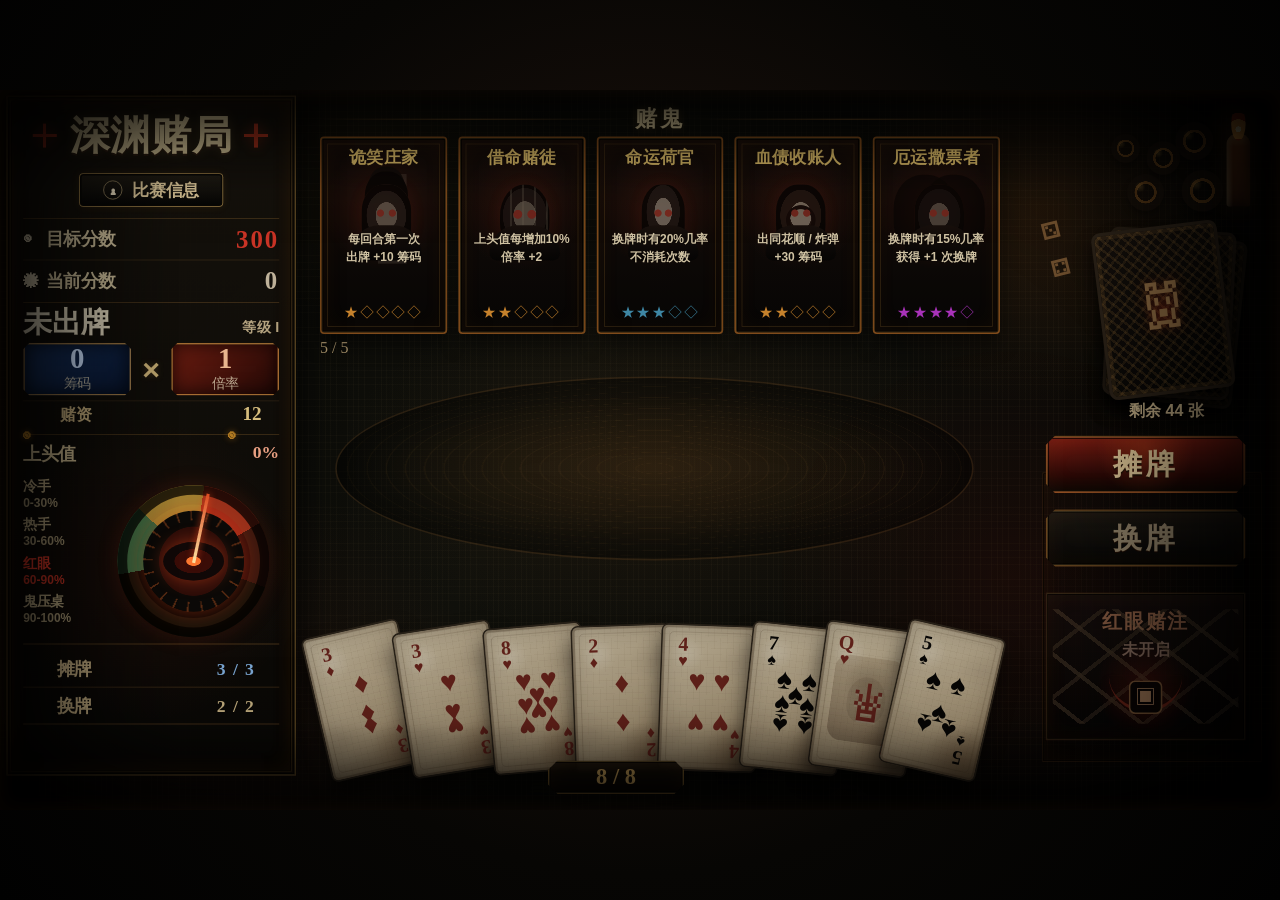
==== web/index.html @ f68edcef "Tune card scoring and discard animations" ====
<!doctype html>
<html lang="zh-CN">
<head>
  <meta charset="utf-8" />
  <meta name="viewport" content="width=device-width, initial-scale=1" />
  <link rel="icon" href="data:," />
  <title>深渊赌局</title>
  <link rel="stylesheet" href="./style.css" />
</head>
<body>
  <div class="viewport" aria-label="1600x900 fixed game viewport">
    <main class="game-board">
      <aside class="left-panel frame">
        <header class="brand-block">
          <i class="cross-mark" aria-hidden="true"></i>
          <h1>深渊赌局</h1>
          <i class="cross-mark" aria-hidden="true"></i>
        </header>

        <button class="info-button" type="button">
          <span class="button-seal" aria-hidden="true">♟</span>
          比赛信息
        </button>

        <section class="score-stack">
          <div class="score-row">
            <span class="row-icon" aria-hidden="true">◉</span>
            <span>目标分数</span>
            <strong class="red-number">300</strong>
          </div>
          <div class="score-row">
            <span class="row-icon" aria-hidden="true">✹</span>
            <span>当前分数</span>
            <strong>0</strong>
          </div>
        </section>

        <section class="hand-summary">
          <div class="hand-title">
            <strong>两对</strong>
            <span>等级 I</span>
          </div>
          <div class="formula-row">
            <div class="score-chip blue">
              <strong>80</strong>
              <span>筹码</span>
            </div>
            <b class="multiply">×</b>
            <div class="score-chip red">
              <strong>15</strong>
              <span>倍率</span>
            </div>
          </div>
          <div class="stake-row">
            <span>赌资</span>
            <strong>12</strong>
          </div>
        </section>

        <section class="tilt-meter">
          <div class="section-title">上头值 <strong>0%</strong></div>
          <div class="eye-meter" aria-label="上头值 0%">
            <div class="eye-ring"></div>
            <div class="eye-core"></div>
            <div class="meter-hand"></div>
          </div>
          <ul class="tilt-labels">
            <li><span>冷手</span><em>0-30%</em></li>
            <li><span>热手</span><em>30-60%</em></li>
            <li class="hot"><span>红眼</span><em>60-90%</em></li>
            <li><span>鬼压桌</span><em>90-100%</em></li>
          </ul>
        </section>

        <section class="count-stack">
          <div><span>摊牌</span><strong class="blue-text">2 / 3</strong></div>
          <div><span>换牌</span><strong>1 / 2</strong></div>
        </section>
      </aside>

      <section class="joker-zone">
        <div class="zone-title"><span></span><strong>赌鬼</strong><span></span></div>
        <div class="joker-row">
          <article class="joker-card rare-orange">
            <div class="portrait dealer"></div>
            <h2>诡笑庄家</h2>
            <p>每回合第一次<br>出牌 +10 筹码</p>
            <div class="stars">★◇◇◇◇</div>
          </article>
          <article class="joker-card rare-orange">
            <div class="portrait debtor"></div>
            <h2>借命赌徒</h2>
            <p>上头值每增加10%<br>倍率 +2</p>
            <div class="stars">★★◇◇◇</div>
          </article>
          <article class="joker-card rare-blue">
            <div class="portrait lady"></div>
            <h2>命运荷官</h2>
            <p>换牌时有20%几率<br>不消耗次数</p>
            <div class="stars">★★★◇◇</div>
          </article>
          <article class="joker-card rare-orange">
            <div class="portrait collector"></div>
            <h2>血债收账人</h2>
            <p>出同花顺 / 炸弹<br>+30 筹码</p>
            <div class="stars">★★◇◇◇</div>
          </article>
          <article class="joker-card rare-purple">
            <div class="portrait reaper"></div>
            <h2>厄运撒票者</h2>
            <p>换牌时有15%几率<br>获得 +1 次换牌</p>
            <div class="stars">★★★★◇</div>
          </article>
        </div>
        <div class="joker-count">5 / 5</div>
      </section>

      <section class="table-zone">
        <div class="table-aura"></div>
        <div class="played-cards"></div>
      </section>

      <section class="hand-zone" aria-label="底部手牌区">
        <div class="hand-fan">
          <article class="playing-card hand-card black c1">
            <div class="corner top">A<span>♠</span></div>
            <div class="ace-mark">♠</div>
            <div class="corner bottom">A<span>♠</span></div>
          </article>
          <article class="playing-card hand-card red c2">
            <div class="corner top">Q<span>♥</span></div>
            <div class="royal-figure queen">♕</div>
            <div class="corner bottom">Q<span>♥</span></div>
          </article>
          <article class="playing-card hand-card black c3">
            <div class="corner top">J<span>♣</span></div>
            <div class="royal-figure jack">♜</div>
            <div class="corner bottom">J<span>♣</span></div>
          </article>
          <article class="playing-card hand-card red c4">
            <div class="corner top">10<span>♦</span></div>
            <div class="pip-grid ten"><span>♦</span><span>♦</span><span>♦</span><span>♦</span><span>♦</span><span>♦</span><span>♦</span><span>♦</span><span>♦</span><span>♦</span></div>
            <div class="corner bottom">10<span>♦</span></div>
          </article>
          <article class="playing-card hand-card red c5">
            <div class="corner top">9<span>♦</span></div>
            <div class="pip-grid nine"><span>♦</span><span>♦</span><span>♦</span><span>♦</span><span>♦</span><span>♦</span><span>♦</span><span>♦</span><span>♦</span></div>
            <div class="corner bottom">9<span>♦</span></div>
          </article>
          <article class="playing-card hand-card black c6">
            <div class="corner top">8<span>♠</span></div>
            <div class="pip-grid eight"><span>♠</span><span>♠</span><span>♠</span><span>♠</span><span>♠</span><span>♠</span><span>♠</span><span>♠</span></div>
            <div class="corner bottom">8<span>♠</span></div>
          </article>
          <article class="playing-card hand-card selected red c7">
            <div class="corner top">2<span>♥</span></div>
            <div class="pip-grid two"><span>♥</span><span>♥</span></div>
            <div class="corner bottom">2<span>♥</span></div>
          </article>
          <article class="playing-card hand-card black c8">
            <div class="corner top">7<span>♠</span></div>
            <div class="pip-grid seven"><span>♠</span><span>♠</span><span>♠</span><span>♠</span><span>♠</span><span>♠</span><span>♠</span></div>
            <div class="corner bottom">7<span>♠</span></div>
          </article>
        </div>
        <div class="hand-count">8 / 8</div>
      </section>

      <aside class="right-panel">
        <section class="deck-area">
          <div class="coin-pile" aria-hidden="true"><i></i><i></i><i></i></div>
          <div class="dice" aria-hidden="true"><b>⚂</b><b>⚃</b></div>
          <div class="deck-stack" aria-label="牌堆剩余 32 张">
            <div class="deck-card back-one"></div>
            <div class="deck-card back-two"></div>
            <div class="deck-card back-three">
              <span class="skull">☠</span>
            </div>
          </div>
          <div class="deck-count">剩余 32 张</div>
        </section>

        <section class="action-panel">
          <button class="showdown-button" type="button">摊牌</button>
          <button class="discard-button" type="button">换牌</button>
        </section>

        <section class="red-eye-entry">
          <div class="lock-chain" aria-hidden="true"></div>
          <div class="closed-eye" aria-hidden="true"></div>
          <h2>红眼赌注</h2>
          <strong>未开启</strong>
          <span class="lock-symbol">▣</span>
          <button class="red-eye-status-icon" type="button" aria-label="查看红眼赌注">◉</button>
          <div class="red-eye-tooltip" role="tooltip">尚未选择红眼赌注。</div>
        </section>
      </aside>

      <section class="red-eye-modal" aria-hidden="true">
        <div class="red-eye-modal-card">
          <h2>红眼赌注</h2>
          <p>上头值已进入红眼区，只能选择其中一项。</p>
          <div class="red-eye-options">
            <button type="button" data-bet="replay">
              再押一手
              <span>最后一张牌重复触发一次<br>上头值 +10</span>
            </button>
            <button type="button" data-bet="allIn">
              梭哈
              <span>本手倍率 +2<br>上头值 +15</span>
            </button>
            <button type="button" data-bet="borrow">
              借鬼钱
              <span>本手筹码 +20<br>上头值 +15</span>
            </button>
          </div>
        </div>
      </section>
    </main>
  </div>

  <script src="./logic-pure.js"></script>
  <script src="./app.js?v=round-flow-4"></script>
</body>
</html>
---- web/style.css ----
:root {
  color-scheme: dark;
  --scale: 1;
  --gold: #9d7b3d;
  --gold-bright: #d8b567;
  --gold-dim: #4a3921;
  --paper: #d6c6a5;
  --paper-dark: #a58f68;
  --ink: #17120d;
  --red: #9d2217;
  --red-bright: #e24a2b;
  --blue: #2b67ab;
  --black: #090806;
}

* {
  box-sizing: border-box;
}

html,
body {
  width: 100%;
  height: 100%;
  margin: 0;
  overflow: hidden;
  background:
    radial-gradient(circle at 50% 45%, #1a100b 0 18%, #070604 58%, #010101 100%);
  color: #d9c79d;
  font-family: "Microsoft YaHei", "SimSun", "Segoe UI", Arial, sans-serif;
}

button {
  font: inherit;
  color: inherit;
}

.viewport {
  position: fixed;
  left: 50%;
  top: 50%;
  width: calc(1600px * var(--scale));
  height: calc(900px * var(--scale));
  transform: translate(-50%, -50%);
  overflow: hidden;
}

.game-board {
  position: absolute;
  left: 0;
  top: 0;
  width: 1600px;
  height: 900px;
  overflow: hidden;
  transform: scale(var(--scale));
  transform-origin: 0 0;
  background:
    radial-gradient(ellipse at 51% 52%, rgba(95, 61, 27, 0.18), transparent 34%),
    radial-gradient(circle at 81% 17%, rgba(154, 79, 24, 0.16), transparent 16%),
    radial-gradient(circle at 18% 92%, rgba(119, 33, 22, 0.12), transparent 22%),
    repeating-linear-gradient(90deg, rgba(255, 210, 133, 0.025) 0 1px, transparent 1px 7px),
    repeating-linear-gradient(0deg, rgba(255, 210, 133, 0.018) 0 1px, transparent 1px 9px),
    linear-gradient(115deg, #050503 0%, #10100b 43%, #060504 100%);
}

.game-board::before,
.game-board::after {
  content: "";
  position: absolute;
  inset: 0;
  pointer-events: none;
}

.game-board::before {
  opacity: 0.56;
  background:
    radial-gradient(circle at 29% 8%, rgba(255, 188, 87, 0.08), transparent 16%),
    radial-gradient(circle at 79% 68%, rgba(139, 30, 17, 0.2), transparent 21%),
    radial-gradient(ellipse at 50% 50%, transparent 0 54%, rgba(0, 0, 0, 0.58) 86%, #000 100%);
}

.game-board::after {
  z-index: 10;
  background:
    linear-gradient(90deg, rgba(0, 0, 0, 0.62), transparent 14%, transparent 83%, rgba(0, 0, 0, 0.72)),
    linear-gradient(0deg, rgba(0, 0, 0, 0.62), transparent 12%, transparent 86%, rgba(0, 0, 0, 0.62));
  box-shadow: inset 0 0 160px #000, inset 0 0 24px rgba(220, 127, 48, 0.12);
}

.frame,
.joker-card,
.playing-card,
.showdown-button,
.discard-button,
.red-eye-entry,
.info-button,
.score-chip,
.hand-count,
.deck-count {
  position: relative;
}

.frame::before,
.joker-card::before,
.left-panel::after,
.right-panel::before,
.showdown-button::before,
.discard-button::before,
.red-eye-entry::before,
.hand-count::before {
  content: "";
  position: absolute;
  inset: 0;
  pointer-events: none;
  border: 1px solid rgba(219, 173, 89, 0.26);
  box-shadow:
    inset 0 0 0 1px rgba(0, 0, 0, 0.88),
    inset 0 0 28px rgba(182, 91, 23, 0.08);
}

.left-panel {
  position: absolute;
  left: 8px;
  top: 7px;
  width: 362px;
  height: 850px;
  padding: 14px 20px 12px;
  background:
    radial-gradient(circle at 50% 70%, rgba(131, 37, 18, 0.12), transparent 30%),
    linear-gradient(180deg, rgba(22, 18, 12, 0.94), rgba(8, 7, 5, 0.96));
  border: 1px solid rgba(151, 113, 55, 0.56);
  box-shadow: inset 0 0 0 2px #050403, 12px 0 34px rgba(0, 0, 0, 0.62);
  z-index: 4;
}

.left-panel::after {
  inset: 4px;
  border-color: rgba(202, 149, 65, 0.18);
}

.brand-block {
  display: grid;
  grid-template-columns: 32px auto 32px;
  justify-content: center;
  align-items: center;
  gap: 14px;
  height: 70px;
}

.brand-block h1 {
  margin: 0;
  color: #c9b98f;
  font-family: "SimSun", "Microsoft YaHei", serif;
  font-size: 50px;
  font-weight: 900;
  line-height: 1;
  letter-spacing: 0.02em;
  text-align: center;
  white-space: nowrap;
  text-shadow:
    0 2px 0 #2a1c11,
    0 0 14px rgba(230, 178, 93, 0.18);
}

.cross-mark {
  display: block;
  width: 30px;
  height: 30px;
  background:
    linear-gradient(90deg, transparent 0 43%, #9a2d19 43% 57%, transparent 57%),
    linear-gradient(0deg, transparent 0 43%, #9a2d19 43% 57%, transparent 57%);
  filter: drop-shadow(0 0 7px rgba(200, 52, 26, 0.42));
}

.info-button {
  display: flex;
  align-items: center;
  justify-content: center;
  gap: 12px;
  width: 180px;
  height: 42px;
  margin: 12px auto 14px;
  border: 1px solid rgba(214, 173, 96, 0.68);
  border-radius: 5px;
  background:
    linear-gradient(180deg, rgba(32, 28, 20, 0.95), rgba(5, 5, 4, 0.98));
  color: #c8b58b;
  font-size: 21px;
  font-weight: 800;
  cursor: default;
  box-shadow: inset 0 0 0 2px #080705, 0 0 10px rgba(211, 145, 52, 0.1);
}

.button-seal {
  display: grid;
  place-items: center;
  width: 24px;
  height: 24px;
  border: 1px solid #8c7b58;
  border-radius: 50%;
  color: #d8ccb1;
  font-size: 15px;
}

.score-stack {
  border-top: 1px solid rgba(132, 94, 45, 0.46);
  border-bottom: 1px solid rgba(132, 94, 45, 0.46);
}

.score-row {
  display: grid;
  grid-template-columns: 28px 1fr 132px;
  align-items: center;
  min-height: 52px;
  border-bottom: 1px solid rgba(120, 90, 45, 0.25);
  color: #c6b895;
  font-size: 22px;
  font-weight: 800;
}

.score-row:last-child {
  border-bottom: 0;
}

.row-icon {
  color: #d0c4a8;
  font-size: 20px;
}

.score-row strong {
  color: #bfb29a;
  font-family: Georgia, serif;
  font-size: 31px;
  letter-spacing: 0.08em;
  text-align: right;
}

.score-row .red-number {
  color: #c93426;
}

.hand-summary {
  padding: 6px 0 8px;
  border-bottom: 1px solid rgba(132, 94, 45, 0.46);
}

.hand-title {
  display: grid;
  grid-template-columns: 1fr auto;
  align-items: end;
  margin-bottom: 8px;
}

.hand-title strong {
  color: #d8cfb7;
  font-family: "SimSun", serif;
  font-size: 36px;
  line-height: 1;
}

.hand-title span {
  color: #b3a27f;
  font-size: 18px;
  font-weight: 800;
}

.formula-row {
  display: grid;
  grid-template-columns: 1fr 34px 1fr;
  align-items: center;
  gap: 8px;
}

.score-chip {
  height: 66px;
  display: grid;
  place-items: center;
  align-content: center;
  border: 2px solid rgba(193, 141, 65, 0.72);
  clip-path: polygon(8px 0, calc(100% - 8px) 0, 100% 8px, 100% calc(100% - 8px), calc(100% - 8px) 100%, 8px 100%, 0 calc(100% - 8px), 0 8px);
  box-shadow: inset 0 0 22px rgba(0, 0, 0, 0.7);
}

.score-chip.flash {
  animation: chip-flash 520ms ease-out 2;
}

.hand-title.flash {
  animation: hand-confirm 420ms ease-out 1;
}

.score-chip.blue {
  background:
    linear-gradient(135deg, rgba(25, 55, 105, 0.96), rgba(8, 20, 44, 0.98));
  color: #cfe3ff;
}

.score-chip.red {
  background:
    linear-gradient(135deg, rgba(109, 28, 16, 0.96), rgba(35, 8, 5, 0.98));
  color: #e8b58d;
}

.score-chip strong {
  font-family: Georgia, serif;
  font-size: 36px;
  line-height: 0.9;
}

.score-chip span {
  margin-top: 4px;
  color: rgba(226, 214, 184, 0.78);
  font-size: 17px;
}

.multiply {
  color: #bda56e;
  font-size: 38px;
  text-align: center;
  text-shadow: 0 0 8px rgba(210, 155, 77, 0.22);
}

.stake-row {
  display: grid;
  grid-template-columns: 1fr auto;
  align-items: center;
  height: 34px;
  margin-top: 6px;
  padding: 0 22px 0 46px;
  border-top: 1px solid rgba(130, 94, 44, 0.27);
  color: #bfa879;
  font-size: 20px;
  font-weight: 800;
}

.stake-row::before,
.stake-row::after {
  content: "◉";
  position: absolute;
  top: 50%;
  transform: translateY(-50%);
  color: #b17a22;
  filter: drop-shadow(0 0 4px rgba(217, 134, 25, 0.45));
}

.stake-row::before {
  left: 18px;
}

.stake-row::after {
  right: 75px;
}

.stake-row span {
  margin-left: 0;
}

.stake-row strong {
  color: #d5bc7d;
  font-family: Georgia, serif;
  font-size: 24px;
}

.tilt-meter {
  position: relative;
  height: 262px;
  padding-top: 9px;
  border-bottom: 1px solid rgba(132, 94, 45, 0.46);
}

.section-title {
  display: flex;
  justify-content: space-between;
  color: #d0bd92;
  font-size: 22px;
  font-weight: 900;
}

.section-title strong {
  color: #e9a083;
  font-family: Georgia, serif;
}

.eye-meter {
  position: absolute;
  right: 12px;
  bottom: 8px;
  width: 190px;
  height: 190px;
  border-radius: 50%;
  background:
    conic-gradient(from -100deg, #296a44 0deg 54deg, #a68a33 54deg 108deg, #9c2818 108deg 160deg, #2c0a08 160deg 210deg, #050403 210deg 360deg);
  box-shadow:
    inset 0 0 0 12px rgba(0, 0, 0, 0.75),
    inset 0 0 0 24px rgba(126, 86, 39, 0.18),
    0 0 26px rgba(183, 50, 22, 0.18);
  transition: filter 420ms ease, box-shadow 420ms ease;
}

.eye-meter::before {
  content: "";
  position: absolute;
  inset: 32px;
  border-radius: 50%;
  background:
    radial-gradient(circle, #ec7a31 0 8%, #1c0805 9% 18%, #d44217 19% 25%, #2a0c08 26% 48%, #0b0907 49% 100%);
  box-shadow: 0 0 26px rgba(217, 65, 22, 0.5);
}

.eye-ring {
  position: absolute;
  inset: 22px;
  border-radius: 50%;
  border: 1px solid rgba(232, 119, 45, 0.44);
  background:
    repeating-conic-gradient(from 8deg, transparent 0deg 8deg, rgba(255, 116, 45, 0.32) 8deg 10deg, transparent 10deg 17deg);
  mask: radial-gradient(circle, transparent 0 49%, #000 50% 61%, transparent 62%);
}

.eye-core {
  position: absolute;
  left: 50%;
  top: 50%;
  width: 76px;
  height: 48px;
  transform: translate(-50%, -50%);
  border-radius: 50%;
  background: radial-gradient(ellipse at center, #fd7b32 0 16%, #3a0c07 18% 44%, #100807 45% 100%);
  box-shadow: 0 0 22px rgba(255, 83, 31, 0.45);
}

.meter-hand {
  position: absolute;
  left: 50%;
  top: 50%;
  width: 88px;
  height: 4px;
  transform-origin: 0 50%;
  transform: rotate(42deg);
  background: linear-gradient(90deg, #ffe2a1, #dc4b20);
  box-shadow: 0 0 9px rgba(239, 71, 27, 0.8);
  transition: transform 900ms cubic-bezier(0.2, 0.8, 0.2, 1);
}

.tilt-meter.red-eye-awake .eye-meter {
  filter: brightness(1.15) saturate(1.18);
  box-shadow:
    inset 0 0 0 12px rgba(0, 0, 0, 0.75),
    inset 0 0 0 24px rgba(126, 86, 39, 0.18),
    0 0 38px rgba(195, 43, 22, 0.3);
}

.tilt-labels {
  list-style: none;
  margin: 14px 0 0;
  padding: 0;
  width: 112px;
}

.tilt-labels li {
  margin-bottom: 8px;
  color: #c7b48a;
  font-size: 17px;
  font-weight: 800;
}

.tilt-labels li.hot {
  color: #f13c29;
}

.tilt-labels em {
  display: block;
  color: inherit;
  font-style: normal;
  font-size: 15px;
  opacity: 0.88;
}

.count-stack {
  margin-top: 8px;
}

.count-stack div {
  display: grid;
  grid-template-columns: 1fr auto;
  align-items: center;
  min-height: 46px;
  padding: 0 30px 0 42px;
  border-bottom: 1px solid rgba(132, 94, 45, 0.4);
  color: #c4ae82;
  font-size: 22px;
  font-weight: 900;
}

.count-stack strong {
  color: #bba77b;
  font-family: Georgia, serif;
  letter-spacing: 0.08em;
}

.count-stack .blue-text {
  color: #78a3ce;
}

.joker-zone {
  position: absolute;
  left: 400px;
  top: 14px;
  width: 850px;
  height: 330px;
  z-index: 3;
}

.zone-title {
  display: grid;
  grid-template-columns: 1fr auto 1fr;
  align-items: center;
  gap: 15px;
  height: 44px;
  color: #d8c79a;
  text-align: center;
}

.zone-title span {
  height: 1px;
  background: linear-gradient(90deg, transparent, rgba(188, 130, 59, 0.7), transparent);
}

.zone-title strong {
  font-size: 27px;
  letter-spacing: 0.16em;
  text-shadow: 0 0 10px rgba(208, 151, 73, 0.24);
}

.joker-row {
  display: grid;
  grid-template-columns: repeat(5, 1fr);
  gap: 14px;
}

.joker-card {
  height: 247px;
  padding: 13px 12px 10px;
  border: 2px solid rgba(161, 95, 33, 0.76);
  border-radius: 5px;
  background:
    radial-gradient(circle at 50% 36%, rgba(143, 44, 25, 0.22), transparent 44%),
    linear-gradient(180deg, rgba(23, 14, 10, 0.96), rgba(6, 5, 4, 0.98));
  box-shadow:
    inset 0 0 0 2px rgba(0, 0, 0, 0.85),
    0 14px 24px rgba(0, 0, 0, 0.48);
  overflow: hidden;
}

.joker-card::after {
  content: "";
  position: absolute;
  inset: 7px;
  border: 1px solid rgba(215, 159, 73, 0.18);
  pointer-events: none;
}

.joker-card h2 {
  position: relative;
  z-index: 2;
  margin: 0 0 80px;
  color: #d8b865;
  font-size: 21px;
  line-height: 1;
  text-align: center;
  letter-spacing: 0.04em;
}

.portrait {
  position: absolute;
  left: 25px;
  top: 45px;
  width: 112px;
  height: 112px;
  opacity: 0.72;
  filter: saturate(0.7) brightness(0.66);
}

.portrait::before {
  content: "";
  position: absolute;
  left: 50%;
  top: 13px;
  width: 62px;
  height: 78px;
  transform: translateX(-50%);
  border-radius: 44% 44% 34% 34%;
  background:
    radial-gradient(circle at 38% 46%, #ff3b24 0 4px, transparent 5px),
    radial-gradient(circle at 62% 46%, #ff3b24 0 4px, transparent 5px),
    radial-gradient(ellipse at 50% 50%, #a18d73 0 30%, #33281f 31% 56%, #050504 57% 100%);
  box-shadow: 0 0 18px rgba(204, 38, 22, 0.22);
}

.portrait::after {
  content: "";
  position: absolute;
  left: 50%;
  bottom: 4px;
  width: 88px;
  height: 44px;
  transform: translateX(-50%);
  border-radius: 48px 48px 12px 12px;
  background: linear-gradient(180deg, #211912, #050504);
}

.portrait.dealer {
  background: linear-gradient(90deg, transparent 40%, rgba(236, 223, 181, 0.22) 41% 72%, transparent 73%);
}

.portrait.dealer::before {
  box-shadow: 0 -20px 0 -4px #050504, 0 -30px 0 -8px #19120b, 0 0 18px rgba(204, 38, 22, 0.22);
}

.portrait.debtor::before {
  border-radius: 50% 50% 38% 38%;
  background:
    radial-gradient(circle at 36% 48%, #ff3822 0 5px, transparent 6px),
    radial-gradient(circle at 64% 48%, #ff3822 0 5px, transparent 6px),
    repeating-linear-gradient(90deg, transparent 0 12px, rgba(203, 189, 149, 0.28) 12px 15px),
    radial-gradient(ellipse at 50% 50%, #8c8068 0 32%, #241d18 33% 62%, #050504 63% 100%);
}

.portrait.lady::before {
  width: 54px;
  background:
    radial-gradient(circle at 38% 46%, #ff3b24 0 4px, transparent 5px),
    radial-gradient(circle at 62% 46%, #ff3b24 0 4px, transparent 5px),
    radial-gradient(ellipse at 50% 44%, #b7a88e 0 28%, #2b211b 29% 54%, #050504 55% 100%);
}

.portrait.lady {
  filter: saturate(0.7) brightness(0.72);
}

.portrait.collector::before {
  background:
    radial-gradient(circle at 38% 46%, #ff3b24 0 4px, transparent 5px),
    radial-gradient(circle at 62% 46%, #ff3b24 0 4px, transparent 5px),
    radial-gradient(circle at 50% 57%, transparent 0 13px, #1a0d09 14px 18px, transparent 19px),
    radial-gradient(ellipse at 50% 50%, #d3c0a0 0 30%, #342016 31% 58%, #050504 59% 100%);
}

.portrait.reaper::before {
  background:
    radial-gradient(circle at 38% 46%, #ff3b24 0 4px, transparent 5px),
    radial-gradient(circle at 62% 46%, #ff3b24 0 4px, transparent 5px),
    radial-gradient(ellipse at 50% 50%, #877763 0 28%, #1a1512 29% 60%, #050504 61% 100%);
  box-shadow: -18px -4px 0 8px rgba(5, 5, 4, 0.7), 18px -4px 0 8px rgba(5, 5, 4, 0.7);
}

.joker-card p {
  position: relative;
  z-index: 2;
  margin: 0;
  color: #cfc2a3;
  font-size: 15px;
  font-weight: 800;
  line-height: 1.55;
  text-align: center;
}

.joker-card.triggering {
  animation: ghost-trigger 360ms cubic-bezier(0.2, 0.82, 0.22, 1) 1;
}

.stars {
  position: absolute;
  left: 0;
  right: 0;
  bottom: 13px;
  color: #c5812c;
  font-size: 17px;
  text-align: center;
  letter-spacing: 0.16em;
}

.rare-blue .stars {
  color: #3e86a4;
}

.rare-purple .stars {
  color: #a832b9;
}

.joker-count {
  margin-top: 6px;
  color: #b7a075;
  font-family: Georgia, serif;
  font-size: 20px;
}

.table-zone {
  position: absolute;
  left: 385px;
  top: 338px;
  width: 850px;
  height: 278px;
  z-index: 2;
}

.table-aura {
  position: absolute;
  left: 34px;
  right: 18px;
  top: 20px;
  height: 230px;
  border: 2px solid rgba(133, 89, 43, 0.22);
  border-radius: 50%;
  background:
    radial-gradient(ellipse at 50% 50%, rgba(121, 78, 33, 0.18), transparent 62%),
    repeating-radial-gradient(ellipse at 50% 50%, transparent 0 22px, rgba(179, 126, 57, 0.07) 23px 24px);
  box-shadow: inset 0 0 80px rgba(0, 0, 0, 0.7);
}

.played-cards {
  position: absolute;
  left: 72px;
  top: 28px;
  display: flex;
  gap: 17px;
  align-items: center;
}

.playing-card {
  width: 142px;
  height: 210px;
  border: 2px solid #2e2417;
  border-radius: 9px;
  background:
    radial-gradient(circle at 26% 20%, rgba(255, 255, 255, 0.16), transparent 13%),
    radial-gradient(circle at 80% 88%, rgba(79, 45, 17, 0.3), transparent 22%),
    repeating-linear-gradient(90deg, rgba(80, 52, 24, 0.045) 0 1px, transparent 1px 8px),
    repeating-linear-gradient(0deg, rgba(80, 52, 24, 0.04) 0 1px, transparent 1px 8px),
    linear-gradient(145deg, #d0c09d, #b49d75 64%, #8b6d45);
  color: var(--ink);
  box-shadow:
    inset 0 0 0 3px rgba(72, 51, 28, 0.34),
    inset 0 0 26px rgba(37, 22, 9, 0.28),
    0 16px 24px rgba(0, 0, 0, 0.56);
  overflow: hidden;
}

.playing-card::before {
  content: "";
  position: absolute;
  inset: 8px;
  border: 1px solid rgba(83, 59, 31, 0.2);
  border-radius: 6px;
  pointer-events: none;
}

.playing-card::after {
  content: "";
  position: absolute;
  inset: 0;
  pointer-events: none;
  opacity: 0.42;
  background:
    radial-gradient(circle at 18% 72%, rgba(43, 21, 7, 0.16), transparent 18%),
    radial-gradient(circle at 80% 24%, rgba(43, 21, 7, 0.14), transparent 15%);
  mix-blend-mode: multiply;
}

.playing-card.red {
  color: #7b2016;
}

.playing-card.black {
  color: #080705;
}

.played {
  transform: rotate(0deg);
  filter: brightness(1.02);
}

.hand-card {
  position: absolute;
  left: 50%;
  bottom: 20px;
  width: 124px;
  height: 184px;
  transform-origin: 50% 112%;
  filter: brightness(0.88) saturate(0.78);
  --hover-lift: 0px;
  --selected-lift: 0px;
  cursor: pointer;
  transition:
    transform 180ms ease,
    filter 180ms ease,
    box-shadow 180ms ease,
    opacity 220ms ease;
}

.hand-card:hover {
  --hover-lift: -8px;
}

.corner {
  position: absolute;
  z-index: 3;
  display: grid;
  justify-items: center;
  gap: 1px;
  min-width: 24px;
  font-family: Georgia, "Times New Roman", serif;
  font-size: 32px;
  font-weight: 900;
  line-height: 0.86;
}

.corner span {
  font-size: 25px;
}

.corner.top {
  left: 14px;
  top: 13px;
}

.corner.bottom {
  right: 14px;
  bottom: 13px;
  transform: rotate(180deg);
}

.hand-card .corner {
  font-size: 25px;
}

.hand-card .corner span {
  font-size: 20px;
}

.pip-grid,
.ace-mark,
.royal-figure {
  position: absolute;
  z-index: 2;
  color: currentColor;
}

.pip-grid {
  inset: 45px 28px 34px;
}

.pip-grid span {
  position: absolute;
  display: block;
  width: 25px;
  height: 25px;
  font-size: 36px;
  line-height: 1;
  text-align: center;
}

.pip-grid.two span:nth-child(1) { left: 50%; top: 8%; transform: translateX(-50%); }
.pip-grid.two span:nth-child(2) { left: 50%; bottom: 6%; transform: translateX(-50%) rotate(180deg); }

.pip-grid.three span:nth-child(1) { left: 50%; top: 5%; transform: translateX(-50%); }
.pip-grid.three span:nth-child(2) { left: 50%; top: 42%; transform: translateX(-50%); }
.pip-grid.three span:nth-child(3) { left: 50%; bottom: 5%; transform: translateX(-50%) rotate(180deg); }

.pip-grid.four span:nth-child(1),
.pip-grid.six span:nth-child(1) { left: 6%; top: 6%; }
.pip-grid.four span:nth-child(2),
.pip-grid.six span:nth-child(2) { right: 6%; top: 6%; }
.pip-grid.six span:nth-child(3) { left: 6%; top: 42%; }
.pip-grid.six span:nth-child(4) { right: 6%; top: 42%; }
.pip-grid.four span:nth-child(3),
.pip-grid.six span:nth-child(5) { left: 6%; bottom: 6%; transform: rotate(180deg); }
.pip-grid.four span:nth-child(4),
.pip-grid.six span:nth-child(6) { right: 6%; bottom: 6%; transform: rotate(180deg); }

.pip-grid.five span:nth-child(1),
.pip-grid.seven span:nth-child(1),
.pip-grid.eight span:nth-child(1),
.pip-grid.nine span:nth-child(1),
.pip-grid.ten span:nth-child(1) { left: 6%; top: 4%; }
.pip-grid.five span:nth-child(2),
.pip-grid.seven span:nth-child(2),
.pip-grid.eight span:nth-child(2),
.pip-grid.nine span:nth-child(2),
.pip-grid.ten span:nth-child(2) { right: 6%; top: 4%; }
.pip-grid.five span:nth-child(3),
.pip-grid.nine span:nth-child(5) { left: 50%; top: 42%; transform: translateX(-50%); }
.pip-grid.five span:nth-child(4),
.pip-grid.seven span:nth-child(6),
.pip-grid.eight span:nth-child(7),
.pip-grid.nine span:nth-child(8),
.pip-grid.ten span:nth-child(9) { left: 6%; bottom: 4%; transform: rotate(180deg); }
.pip-grid.five span:nth-child(5),
.pip-grid.seven span:nth-child(7),
.pip-grid.eight span:nth-child(8),
.pip-grid.nine span:nth-child(9),
.pip-grid.ten span:nth-child(10) { right: 6%; bottom: 4%; transform: rotate(180deg); }
.pip-grid.seven span:nth-child(3),
.pip-grid.eight span:nth-child(3) { left: 50%; top: 22%; transform: translateX(-50%); }
.pip-grid.seven span:nth-child(4),
.pip-grid.eight span:nth-child(4),
.pip-grid.nine span:nth-child(3),
.pip-grid.ten span:nth-child(3) { left: 6%; top: 34%; }
.pip-grid.seven span:nth-child(5),
.pip-grid.eight span:nth-child(5),
.pip-grid.nine span:nth-child(4),
.pip-grid.ten span:nth-child(4) { right: 6%; top: 34%; }
.pip-grid.eight span:nth-child(6) { left: 50%; bottom: 22%; transform: translateX(-50%) rotate(180deg); }
.pip-grid.nine span:nth-child(6),
.pip-grid.ten span:nth-child(7) { left: 6%; bottom: 31%; transform: rotate(180deg); }
.pip-grid.nine span:nth-child(7),
.pip-grid.ten span:nth-child(8) { right: 6%; bottom: 31%; transform: rotate(180deg); }
.pip-grid.ten span:nth-child(5) { left: 50%; top: 25%; transform: translateX(-50%); }
.pip-grid.ten span:nth-child(6) { left: 50%; bottom: 25%; transform: translateX(-50%) rotate(180deg); }

.royal-figure {
  left: 50%;
  top: 51%;
  width: 88px;
  height: 108px;
  transform: translate(-50%, -50%);
  display: grid;
  place-items: center;
  border-radius: 18px;
  background:
    radial-gradient(circle at 50% 32%, rgba(50, 33, 19, 0.2), transparent 36%),
    linear-gradient(180deg, rgba(104, 72, 35, 0.18), rgba(61, 35, 18, 0.32));
  font-size: 76px;
  text-shadow: 0 2px 0 rgba(255, 255, 255, 0.12);
}

.royal-figure::before {
  content: "";
  position: absolute;
  width: 48px;
  height: 58px;
  border-radius: 50% 50% 40% 40%;
  background:
    radial-gradient(circle at 36% 42%, currentColor 0 2px, transparent 3px),
    radial-gradient(circle at 64% 42%, currentColor 0 2px, transparent 3px),
    linear-gradient(180deg, rgba(98, 76, 47, 0.42), rgba(20, 12, 7, 0.24));
  opacity: 0.34;
}

.ace-mark {
  left: 50%;
  top: 51%;
  transform: translate(-50%, -50%);
  font-size: 76px;
  line-height: 1;
}

.hand-zone {
  position: absolute;
  left: 380px;
  bottom: 28px;
  width: 780px;
  height: 250px;
  z-index: 5;
}

.hand-fan {
  position: absolute;
  inset: 0;
}

.hand-card.c1 { transform: translateX(-350px) translateY(calc(var(--hover-lift) + var(--selected-lift))) rotate(-13deg); }
.hand-card.c2 { transform: translateX(-250px) translateY(calc(var(--hover-lift) + var(--selected-lift))) rotate(-9deg); }
.hand-card.c3 { transform: translateX(-150px) translateY(calc(var(--hover-lift) + var(--selected-lift))) rotate(-5deg); }
.hand-card.c4 { transform: translateX(-50px) translateY(calc(var(--hover-lift) + var(--selected-lift))) rotate(-2deg); }
.hand-card.c5 { transform: translateX(50px) translateY(calc(var(--hover-lift) + var(--selected-lift))) rotate(2deg); }
.hand-card.c6 { transform: translateX(150px) translateY(calc(var(--hover-lift) + var(--selected-lift))) rotate(6deg); }
.hand-card.c7 { transform: translateX(235px) translateY(calc(var(--hover-lift) + var(--selected-lift))) rotate(8deg); }
.hand-card.c8 { transform: translateX(320px) translateY(calc(var(--hover-lift) + var(--selected-lift))) rotate(13deg); }

.hand-card.selected {
  z-index: 8;
  --selected-lift: -20px;
  border-color: #ffb15c;
  filter: brightness(1.13) saturate(1);
  box-shadow:
    inset 0 0 0 3px rgba(255, 235, 184, 0.42),
    inset 0 0 22px rgba(124, 52, 12, 0.2),
    0 0 16px rgba(255, 120, 40, 0.95),
    0 0 34px rgba(255, 115, 34, 0.44),
    0 20px 30px rgba(0, 0, 0, 0.7);
}

.hand-card.played-out {
  opacity: 0;
  pointer-events: none;
}

.hand-card.draw-in {
  animation: draw-card-in 440ms cubic-bezier(0.2, 0.82, 0.2, 1) var(--draw-delay, 0ms) both;
}

.played-cards .playing-card {
  position: relative;
  transition:
    opacity 220ms ease,
    filter 220ms ease,
    transform 240ms ease;
}

.played-cards .playing-card.counting {
  transform: translateY(-10px) scale(1.04);
  filter: brightness(1.18) saturate(1.05);
}

.chip-popup {
  position: absolute;
  left: 50%;
  top: -34px;
  z-index: 8;
  transform: translateX(-50%);
  min-width: 54px;
  padding: 3px 8px;
  border: 1px solid rgba(89, 163, 255, 0.82);
  border-radius: 999px;
  background:
    radial-gradient(circle at 50% 20%, rgba(178, 219, 255, 0.34), transparent 50%),
    rgba(8, 18, 38, 0.94);
  color: #cfe3ff;
  font-family: Georgia, "Times New Roman", serif;
  font-size: 24px;
  font-weight: 900;
  line-height: 1;
  text-align: center;
  pointer-events: none;
  text-shadow: 0 0 8px rgba(71, 162, 255, 0.68);
  box-shadow: 0 0 16px rgba(71, 162, 255, 0.28);
  animation: chip-popup-rise 700ms ease-out both;
}

.played-cards.preparing .playing-card {
  opacity: 0;
}

.played-cards.scoring .playing-card {
  transform: translateY(-8px) scale(1.05);
  filter: brightness(1.18) saturate(1.05);
}

.played-cards.clearing .playing-card {
  opacity: 0;
  transform: translateY(-28px) scale(0.88);
  filter: brightness(0.74) saturate(0.72);
}

.flying-card {
  position: absolute;
  z-index: 12;
  margin: 0;
  pointer-events: none;
  transition:
    left 560ms cubic-bezier(0.2, 0.72, 0.2, 1),
    top 560ms cubic-bezier(0.2, 0.72, 0.2, 1),
    width 560ms cubic-bezier(0.2, 0.72, 0.2, 1),
    height 560ms cubic-bezier(0.2, 0.72, 0.2, 1),
    transform 560ms cubic-bezier(0.2, 0.72, 0.2, 1),
    filter 560ms ease;
}

.discarding-card {
  transition:
    left 380ms cubic-bezier(0.24, 0.78, 0.2, 1),
    top 380ms cubic-bezier(0.24, 0.78, 0.2, 1),
    width 380ms cubic-bezier(0.24, 0.78, 0.2, 1),
    height 380ms cubic-bezier(0.24, 0.78, 0.2, 1),
    transform 380ms cubic-bezier(0.24, 0.78, 0.2, 1),
    filter 260ms ease;
  animation: shuffle-wobble 380ms ease-out both;
}

.tilt-meter.tilt-pulse .eye-meter {
  animation: tilt-eye-rise 540ms ease-out 1;
}

.hand-count {
  position: absolute;
  left: 50%;
  bottom: -8px;
  width: 170px;
  height: 42px;
  transform: translateX(-50%);
  display: grid;
  place-items: center;
  border: 1px solid rgba(191, 141, 65, 0.62);
  color: #b99554;
  font-family: Georgia, serif;
  font-size: 28px;
  font-weight: 900;
  background:
    linear-gradient(180deg, rgba(23, 17, 10, 0.94), rgba(4, 4, 3, 0.98));
  clip-path: polygon(12px 0, calc(100% - 12px) 0, 100% 12px, 100% calc(100% - 12px), calc(100% - 12px) 100%, 12px 100%, 0 calc(100% - 12px), 0 12px);
}

.right-panel {
  position: absolute;
  right: 23px;
  top: 20px;
  width: 274px;
  height: 820px;
  z-index: 4;
}

.right-panel::before {
  inset: auto 0 0;
  height: 360px;
  border-color: rgba(142, 88, 40, 0.24);
  background: linear-gradient(180deg, transparent, rgba(0, 0, 0, 0.34));
}

.deck-area {
  position: relative;
  height: 400px;
}

.deck-area::before {
  content: "";
  position: absolute;
  right: 14px;
  top: 34px;
  width: 30px;
  height: 92px;
  border-radius: 15px 15px 5px 5px;
  background:
    linear-gradient(90deg, rgba(255, 235, 176, 0.42), transparent 28% 68%, rgba(88, 45, 18, 0.64)),
    linear-gradient(180deg, #d79c52, #7a3b16 18%, #2f170c 100%);
  box-shadow:
    inset 0 0 14px rgba(0, 0, 0, 0.55),
    0 0 26px rgba(231, 126, 39, 0.18);
  opacity: 0.78;
}

.deck-area::after {
  content: "";
  position: absolute;
  right: 20px;
  top: 1px;
  width: 18px;
  height: 42px;
  border-radius: 50% 50% 48% 48%;
  background:
    radial-gradient(circle at 50% 67%, #fff0b9 0 12%, #f2a13e 13% 42%, #9f2d13 43% 68%, transparent 70%);
  filter: drop-shadow(0 0 18px rgba(255, 149, 52, 0.48));
  opacity: 0.9;
}

.coin-pile {
  position: absolute;
  right: 44px;
  top: 10px;
  width: 140px;
  height: 130px;
  opacity: 0.55;
}

.coin-pile i,
.coin-pile::before,
.coin-pile::after {
  content: "";
  position: absolute;
  border-radius: 50%;
  background:
    radial-gradient(circle at 35% 35%, rgba(255, 198, 91, 0.32), transparent 16%),
    radial-gradient(circle, transparent 0 32%, rgba(147, 93, 34, 0.8) 33% 42%, #17100a 43% 100%);
  box-shadow: 0 6px 8px rgba(0, 0, 0, 0.5);
}

.coin-pile i:nth-child(1) { width: 48px; height: 48px; right: 16px; top: 10px; }
.coin-pile i:nth-child(2) { width: 42px; height: 42px; right: 58px; top: 34px; }
.coin-pile i:nth-child(3) { width: 52px; height: 52px; right: 4px; top: 70px; }
.coin-pile::before { width: 46px; height: 46px; right: 78px; top: 75px; }
.coin-pile::after { width: 36px; height: 36px; right: 108px; top: 25px; }

.dice {
  position: absolute;
  left: 0;
  top: 136px;
  display: grid;
  gap: 9px;
  color: #876139;
  font-size: 34px;
  transform: rotate(-14deg);
  opacity: 0.72;
}

.deck-stack {
  position: absolute;
  left: 72px;
  top: 150px;
  width: 178px;
  height: 206px;
}

.deck-card {
  position: absolute;
  width: 158px;
  height: 210px;
  border: 4px solid #2a2117;
  border-radius: 11px;
  background:
    radial-gradient(circle at 50% 50%, rgba(151, 40, 22, 0.28), transparent 20%),
    repeating-linear-gradient(45deg, rgba(219, 159, 75, 0.12) 0 3px, transparent 3px 9px),
    repeating-linear-gradient(-45deg, rgba(219, 159, 75, 0.1) 0 3px, transparent 3px 11px),
    linear-gradient(140deg, #15100c, #050504);
  box-shadow:
    inset 0 0 0 5px rgba(118, 86, 45, 0.24),
    0 16px 22px rgba(0, 0, 0, 0.7);
}

.back-one { transform: rotate(6deg) translate(18px, 10px); opacity: 0.58; }
.back-two { transform: rotate(3deg) translate(8px, 4px); opacity: 0.78; }
.back-three { transform: rotate(-7deg); }

.skull {
  position: absolute;
  left: 50%;
  top: 48%;
  transform: translate(-50%, -50%);
  color: #8f6c43;
  font-size: 78px;
  text-shadow: 0 0 14px rgba(212, 64, 27, 0.32);
}

.deck-count {
  position: absolute;
  left: 58px;
  top: 366px;
  width: 194px;
  height: 30px;
  display: grid;
  place-items: center;
  color: #b7a47f;
  font-size: 20px;
  font-weight: 800;
}

.action-panel {
  display: grid;
  gap: 20px;
  margin-top: 12px;
}

.showdown-button,
.discard-button {
  width: 250px;
  height: 72px;
  margin-left: 4px;
  border: 2px solid rgba(152, 98, 40, 0.7);
  clip-path: polygon(12px 0, calc(100% - 12px) 0, 100% 12px, 100% calc(100% - 12px), calc(100% - 12px) 100%, 12px 100%, 0 calc(100% - 12px), 0 12px);
  color: #d8c092;
  font-family: "SimSun", "Microsoft YaHei", serif;
  font-size: 36px;
  font-weight: 900;
  letter-spacing: 0.12em;
  cursor: pointer;
  text-shadow: 0 2px 0 #221207;
}

.showdown-button {
  cursor: pointer;
}

.showdown-button {
  background:
    radial-gradient(circle at 50% 20%, rgba(246, 96, 38, 0.25), transparent 45%),
    linear-gradient(180deg, #741b12, #2a0906 70%, #090504);
  box-shadow: 0 0 22px rgba(164, 42, 18, 0.24);
}

.discard-button {
  background:
    linear-gradient(180deg, rgba(28, 25, 20, 0.98), rgba(6, 6, 5, 0.98));
  color: #9a8b70;
  opacity: 0.9;
}

.showdown-button:disabled,
.discard-button:disabled {
  cursor: not-allowed;
  filter: grayscale(0.5) brightness(0.68);
  opacity: 0.58;
}

.red-eye-entry {
  width: 250px;
  height: 185px;
  margin: 32px 0 0 4px;
  padding-top: 18px;
  border: 1px solid rgba(94, 59, 33, 0.62);
  background:
    radial-gradient(circle at 50% 64%, rgba(159, 31, 18, 0.28), transparent 36%),
    linear-gradient(180deg, rgba(21, 14, 12, 0.95), rgba(5, 4, 4, 0.98));
  overflow: hidden;
  text-align: center;
  opacity: 0.82;
}

.red-eye-entry.has-choice {
  opacity: 0.92;
}

.red-eye-entry.red-eye-waking {
  animation: red-eye-wake 700ms ease-out 1;
}

.red-eye-entry h2 {
  margin: 0 0 6px;
  color: #94654a;
  font-size: 25px;
  letter-spacing: 0.08em;
}

.red-eye-entry strong {
  display: block;
  color: #876d5f;
  font-size: 20px;
}

.closed-eye {
  position: absolute;
  left: 50%;
  bottom: 34px;
  width: 92px;
  height: 46px;
  transform: translateX(-50%);
  border-bottom: 5px solid #682317;
  border-radius: 0 0 80px 80px;
  filter: drop-shadow(0 0 10px rgba(144, 30, 18, 0.34));
}

.lock-chain {
  position: absolute;
  inset: 20px 8px;
  opacity: 0.46;
  background:
    repeating-linear-gradient(38deg, transparent 0 20px, rgba(107, 87, 62, 0.8) 20px 25px, transparent 25px 46px),
    repeating-linear-gradient(-38deg, transparent 0 22px, rgba(107, 87, 62, 0.62) 22px 27px, transparent 27px 48px);
}

.lock-symbol {
  position: absolute;
  left: 50%;
  bottom: 32px;
  transform: translateX(-50%);
  width: 42px;
  height: 42px;
  display: grid;
  place-items: center;
  border: 2px solid #765435;
  border-radius: 8px;
  color: #9a7555;
  font-size: 26px;
  background: #090604;
}

.red-eye-status-icon {
  position: absolute;
  right: 18px;
  bottom: 18px;
  width: 30px;
  height: 30px;
  display: none;
  place-items: center;
  border: 1px solid rgba(202, 87, 45, 0.72);
  border-radius: 50%;
  background:
    radial-gradient(circle, rgba(232, 74, 43, 0.82) 0 28%, rgba(74, 9, 9, 0.92) 29% 100%);
  color: #f0b58b;
  font-size: 15px;
  cursor: pointer;
  box-shadow: 0 0 14px rgba(201, 52, 30, 0.34);
  z-index: 3;
}

.red-eye-entry.has-choice .red-eye-status-icon {
  display: grid;
}

.red-eye-tooltip {
  position: absolute;
  right: 12px;
  bottom: 54px;
  width: 190px;
  display: none;
  padding: 9px 11px;
  border: 1px solid rgba(143, 73, 43, 0.76);
  background: rgba(10, 6, 5, 0.96);
  color: #c8aa7d;
  font-size: 14px;
  line-height: 1.45;
  text-align: left;
  box-shadow: 0 12px 22px rgba(0, 0, 0, 0.58);
  z-index: 4;
}

.red-eye-tooltip.show {
  display: block;
}

.red-eye-modal {
  position: absolute;
  inset: 0;
  z-index: 20;
  display: none;
  place-items: center;
  background: rgba(0, 0, 0, 0.54);
}

.red-eye-modal.show {
  display: grid;
}

.red-eye-modal-card {
  width: 520px;
  padding: 28px 30px 30px;
  border: 1px solid rgba(168, 91, 45, 0.72);
  background:
    radial-gradient(circle at 50% 18%, rgba(128, 20, 17, 0.36), transparent 46%),
    linear-gradient(180deg, rgba(24, 14, 10, 0.98), rgba(5, 4, 4, 0.98));
  box-shadow:
    inset 0 0 0 2px #050403,
    0 0 44px rgba(135, 25, 17, 0.45),
    0 24px 60px rgba(0, 0, 0, 0.74);
  text-align: center;
}

.red-eye-modal-card h2 {
  margin: 0 0 10px;
  color: #c8895d;
  font-size: 38px;
  letter-spacing: 0.1em;
}

.red-eye-modal-card p {
  margin: 0 0 22px;
  color: #a88c70;
  font-size: 18px;
}

.red-eye-options {
  display: grid;
  grid-template-columns: repeat(3, 1fr);
  gap: 14px;
}

.red-eye-options button {
  min-height: 78px;
  border: 1px solid rgba(153, 86, 49, 0.78);
  background:
    linear-gradient(180deg, rgba(88, 18, 13, 0.94), rgba(15, 8, 6, 0.98));
  color: #d6b185;
  font-size: 18px;
  font-weight: 900;
  cursor: pointer;
  box-shadow: inset 0 0 18px rgba(0, 0, 0, 0.62);
}

.red-eye-options button span {
  display: block;
  margin-top: 9px;
  color: #9e7b5d;
  font-size: 14px;
  font-weight: 700;
  line-height: 1.35;
}

@keyframes chip-flash {
  0%, 100% {
    box-shadow: inset 0 0 22px rgba(0, 0, 0, 0.7);
  }
  45% {
    box-shadow:
      inset 0 0 24px rgba(255, 226, 170, 0.28),
      0 0 22px rgba(255, 116, 44, 0.38);
  }
}

@keyframes hand-confirm {
  0%, 100% {
    transform: translateY(0);
    filter: none;
  }
  45% {
    transform: translateY(-3px);
    filter: drop-shadow(0 0 12px rgba(238, 119, 67, 0.58));
  }
}

@keyframes ghost-trigger {
  0%, 100% {
    transform: translateY(0);
    filter: brightness(1);
  }
  40% {
    transform: translateY(-8px) scale(1.025);
    filter: brightness(1.28) saturate(1.14);
    box-shadow:
      inset 0 0 0 2px rgba(0, 0, 0, 0.66),
      0 0 24px rgba(192, 92, 36, 0.46),
      0 20px 24px rgba(0, 0, 0, 0.72);
  }
}

@keyframes draw-card-in {
  0% {
    opacity: 0;
    filter: brightness(0.62) saturate(0.55);
  }
  55% {
    opacity: 1;
    filter: brightness(1.08) saturate(0.95);
  }
  100% {
    opacity: 1;
  }
}

@keyframes chip-popup-rise {
  0% {
    opacity: 0;
    transform: translate(-50%, 10px) scale(0.82);
  }
  22% {
    opacity: 1;
    transform: translate(-50%, 0) scale(1.05);
  }
  100% {
    opacity: 0;
    transform: translate(-50%, -24px) scale(0.92);
  }
}

@keyframes shuffle-wobble {
  0% {
    filter: brightness(1.08);
  }
  42% {
    filter: brightness(1.16) saturate(0.9);
  }
  100% {
    filter: brightness(0.82) saturate(0.72);
  }
}

@keyframes tilt-eye-rise {
  0%, 100% {
    transform: scale(1);
    filter: none;
  }
  45% {
    transform: scale(1.035);
    filter: brightness(1.25) saturate(1.2);
    box-shadow:
      inset 0 0 0 12px rgba(0, 0, 0, 0.75),
      inset 0 0 0 24px rgba(126, 86, 39, 0.18),
      0 0 36px rgba(211, 64, 25, 0.48);
  }
}

@keyframes red-eye-wake {
  0%, 100% {
    filter: none;
  }
  42% {
    filter: brightness(1.28) saturate(1.2);
    box-shadow:
      inset 0 0 18px rgba(150, 25, 17, 0.18),
      0 0 24px rgba(179, 28, 20, 0.42);
  }
}
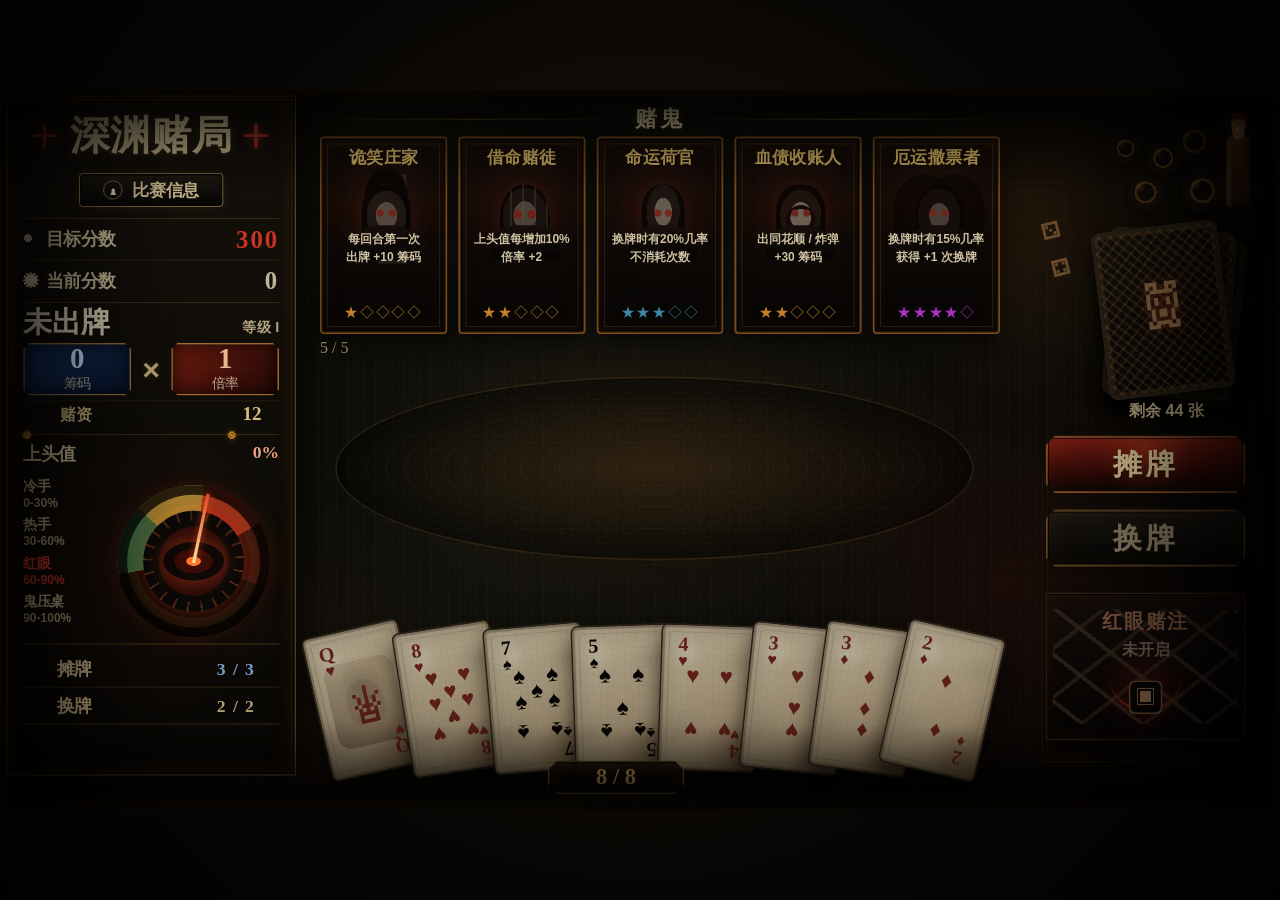
==== commit d1c6f647: "fix card animations and hand sorting docs" ====
--- a/web/index.html
+++ b/web/index.html
@@ -152,7 +152,7 @@
             <div class="pip-grid eight"><span>♠</span><span>♠</span><span>♠</span><span>♠</span><span>♠</span><span>♠</span><span>♠</span><span>♠</span></div>
             <div class="corner bottom">8<span>♠</span></div>
           </article>
-          <article class="playing-card hand-card selected red c7">
+          <article class="playing-card hand-card red c7">
             <div class="corner top">2<span>♥</span></div>
             <div class="pip-grid two"><span>♥</span><span>♥</span></div>
             <div class="corner bottom">2<span>♥</span></div>
@@ -199,20 +199,19 @@
       <section class="red-eye-modal" aria-hidden="true">
         <div class="red-eye-modal-card">
           <h2>红眼赌注</h2>
-          <p>上头值已进入红眼区，只能选择其中一项。</p>
-          <div class="red-eye-options">
-            <button type="button" data-bet="replay">
-              再押一手
-              <span>最后一张牌重复触发一次<br>上头值 +10</span>
-            </button>
-            <button type="button" data-bet="allIn">
-              梭哈
-              <span>本手倍率 +2<br>上头值 +15</span>
-            </button>
-            <button type="button" data-bet="borrow">
-              借鬼钱
-              <span>本手筹码 +20<br>上头值 +15</span>
-            </button>
+          <p>选择一项绑定下一次摊牌，也可以稍后再押。</p>
+          <div class="red-eye-options"></div>
+        </div>
+      </section>
+
+      <section class="failure-overlay" aria-hidden="true">
+        <div class="failure-card" role="dialog" aria-modal="true" aria-labelledby="failureTitle">
+          <p class="failure-kicker">当前赌局失败</p>
+          <h2 class="failure-title" id="failureTitle">爆牌</h2>
+          <p class="failure-subtitle">上头过度，满盘皆输。</p>
+          <dl class="failure-stats"></dl>
+          <div class="failure-actions">
+            <button class="failure-restart" type="button">再来一局</button>
           </div>
         </div>
       </section>
@@ -220,6 +219,6 @@
   </div>
 
   <script src="./logic-pure.js"></script>
-  <script src="./app.js?v=round-flow-4"></script>
+  <script src="./app.js?v=red-eye-bets-6-pick-3"></script>
 </body>
 </html>
--- a/web/style.css
+++ b/web/style.css
@@ -857,6 +857,16 @@
   font-size: 36px;
   line-height: 1;
   text-align: center;
+}
+
+.hand-card .pip-grid {
+  inset: 43px 24px 31px;
+}
+
+.hand-card .pip-grid span {
+  width: 22px;
+  height: 22px;
+  font-size: 28px;
 }
 
 .pip-grid.two span:nth-child(1) { left: 50%; top: 8%; transform: translateX(-50%); }
@@ -995,6 +1005,11 @@
   pointer-events: none;
 }
 
+.hand-card:not([data-uid]) {
+  opacity: 0;
+  pointer-events: none;
+}
+
 .hand-card.draw-in {
   animation: draw-card-in 440ms cubic-bezier(0.2, 0.82, 0.2, 1) var(--draw-delay, 0ms) both;
 }
@@ -1008,48 +1023,53 @@
 }
 
 .played-cards .playing-card.counting {
-  transform: translateY(-10px) scale(1.04);
+  animation: score-card-count 360ms cubic-bezier(0.2, 0.82, 0.22, 1) 1;
   filter: brightness(1.18) saturate(1.05);
 }
 
 .chip-popup {
   position: absolute;
-  left: 50%;
-  top: -34px;
-  z-index: 8;
-  transform: translateX(-50%);
-  min-width: 54px;
-  padding: 3px 8px;
-  border: 1px solid rgba(89, 163, 255, 0.82);
-  border-radius: 999px;
-  background:
-    radial-gradient(circle at 50% 20%, rgba(178, 219, 255, 0.34), transparent 50%),
-    rgba(8, 18, 38, 0.94);
-  color: #cfe3ff;
+  z-index: 18;
+  transform: translate(-50%, 8px) scale(0.82);
+  min-width: 78px;
+  padding: 5px 12px 6px;
+  color: #fff9ef;
   font-family: Georgia, "Times New Roman", serif;
-  font-size: 24px;
+  font-size: 38px;
   font-weight: 900;
-  line-height: 1;
+  line-height: 0.9;
   text-align: center;
   pointer-events: none;
-  text-shadow: 0 0 8px rgba(71, 162, 255, 0.68);
-  box-shadow: 0 0 16px rgba(71, 162, 255, 0.28);
-  animation: chip-popup-rise 700ms ease-out both;
+  isolation: isolate;
+  -webkit-text-stroke: 1px rgba(23, 44, 92, 0.72);
+  text-shadow: 0 2px 5px rgba(0, 0, 0, 0.82);
+  animation: chip-popup-rise 900ms ease-out both;
+}
+
+.chip-popup::before {
+  content: "";
+  position: absolute;
+  z-index: -1;
+  left: 50%;
+  top: 55%;
+  width: 72px;
+  height: 42px;
+  transform: translate(-50%, -50%) skewX(-10deg);
+  border-radius: 7px;
+  background:
+    linear-gradient(135deg, rgba(126, 202, 255, 0.95), rgba(38, 92, 199, 0.98) 58%, rgba(16, 39, 109, 0.98));
+  box-shadow:
+    inset 0 0 0 1px rgba(220, 244, 255, 0.55),
+    0 8px 16px rgba(11, 38, 106, 0.48);
 }
 
 .played-cards.preparing .playing-card {
-  opacity: 0;
-}
-
-.played-cards.scoring .playing-card {
-  transform: translateY(-8px) scale(1.05);
-  filter: brightness(1.18) saturate(1.05);
+  visibility: hidden;
 }
 
 .played-cards.clearing .playing-card {
   opacity: 0;
-  transform: translateY(-28px) scale(0.88);
-  filter: brightness(0.74) saturate(0.72);
+  visibility: hidden;
 }
 
 .flying-card {
@@ -1073,8 +1093,90 @@
     width 380ms cubic-bezier(0.24, 0.78, 0.2, 1),
     height 380ms cubic-bezier(0.24, 0.78, 0.2, 1),
     transform 380ms cubic-bezier(0.24, 0.78, 0.2, 1),
-    filter 260ms ease;
+    filter 260ms ease,
+    opacity 300ms ease;
   animation: shuffle-wobble 380ms ease-out both;
+}
+
+.drawing-card {
+  transition:
+    left 520ms cubic-bezier(0.18, 0.82, 0.22, 1),
+    top 520ms cubic-bezier(0.18, 0.82, 0.22, 1),
+    transform 520ms cubic-bezier(0.18, 0.82, 0.22, 1);
+}
+
+.hand-card.deal-settle {
+  transition: none !important;
+}
+
+.drawing-card .corner {
+  font-size: 25px;
+}
+
+.drawing-card .corner span {
+  font-size: 20px;
+}
+
+.drawing-card .pip-grid {
+  inset: 43px 24px 31px;
+}
+
+.drawing-card .pip-grid span {
+  width: 22px;
+  height: 22px;
+  font-size: 28px;
+}
+
+.card-back-flight {
+  overflow: visible;
+  transform-style: preserve-3d;
+}
+
+.card-back-flight .card-flight-face,
+.card-back-flight .card-flight-back {
+  position: absolute;
+  inset: 0;
+  overflow: hidden;
+  border-radius: inherit;
+  backface-visibility: hidden;
+  transition: transform 220ms cubic-bezier(0.2, 0.82, 0.22, 1);
+}
+
+.card-back-flight .card-flight-face {
+  background: inherit;
+  color: inherit;
+  transform: rotateY(180deg);
+}
+
+.card-back-flight .card-flight-back {
+  display: grid;
+  place-items: center;
+  border: 4px solid #2a2117;
+  background:
+    radial-gradient(circle at 50% 50%, rgba(151, 40, 22, 0.28), transparent 20%),
+    repeating-linear-gradient(45deg, rgba(219, 159, 75, 0.12) 0 3px, transparent 3px 9px),
+    repeating-linear-gradient(-45deg, rgba(219, 159, 75, 0.1) 0 3px, transparent 3px 11px),
+    linear-gradient(140deg, #15100c, #050504);
+  color: #a77a47;
+  transform: rotateY(0deg);
+  box-shadow: inset 0 0 0 5px rgba(118, 86, 45, 0.24);
+}
+
+.card-back-flight.is-face-up .card-flight-face {
+  transform: rotateY(0deg);
+}
+
+.card-back-flight.is-face-up .card-flight-back {
+  transform: rotateY(-180deg);
+}
+
+.played-clearing-card {
+  transition:
+    left 430ms cubic-bezier(0.24, 0.78, 0.2, 1),
+    top 430ms cubic-bezier(0.24, 0.78, 0.2, 1),
+    transform 430ms cubic-bezier(0.24, 0.78, 0.2, 1),
+    filter 320ms ease,
+    opacity 360ms ease;
 }
 
 .tilt-meter.tilt-pulse .eye-meter {
@@ -1307,8 +1409,36 @@
   opacity: 0.92;
 }
 
+.red-eye-entry.is-unlocked {
+  opacity: 0.9;
+  cursor: pointer;
+  border-color: rgba(151, 73, 43, 0.72);
+  box-shadow: inset 0 0 30px rgba(105, 27, 16, 0.24);
+}
+
+.red-eye-entry.is-unlocked strong {
+  color: #b68564;
+}
+
+.red-eye-entry.is-spent {
+  opacity: 0.7;
+  filter: grayscale(0.25);
+}
+
 .red-eye-entry.red-eye-waking {
   animation: red-eye-wake 700ms ease-out 1;
+}
+
+.red-eye-entry.round-failed {
+  border-color: rgba(229, 54, 31, 0.82);
+  box-shadow:
+    inset 0 0 32px rgba(110, 15, 10, 0.42),
+    0 0 28px rgba(207, 38, 24, 0.22);
+}
+
+.red-eye-entry.round-failed strong {
+  color: #d85b42;
+  text-shadow: 0 0 14px rgba(221, 58, 32, 0.48);
 }
 
 .red-eye-entry h2 {
@@ -1419,7 +1549,7 @@
 }
 
 .red-eye-modal-card {
-  width: 520px;
+  width: 560px;
   padding: 28px 30px 30px;
   border: 1px solid rgba(168, 91, 45, 0.72);
   background:
@@ -1452,7 +1582,7 @@
 }
 
 .red-eye-options button {
-  min-height: 78px;
+  min-height: 96px;
   border: 1px solid rgba(153, 86, 49, 0.78);
   background:
     linear-gradient(180deg, rgba(88, 18, 13, 0.94), rgba(15, 8, 6, 0.98));
@@ -1472,6 +1602,175 @@
   line-height: 1.35;
 }
 
+.stake-row.flash strong {
+  animation: stake-win-flash 620ms ease-out 1;
+}
+
+.failure-overlay {
+  position: absolute;
+  inset: 0;
+  z-index: 26;
+  display: none;
+  place-items: center;
+  background:
+    radial-gradient(circle at 50% 48%, rgba(121, 16, 12, 0.3), transparent 38%),
+    linear-gradient(180deg, rgba(0, 0, 0, 0.54), rgba(21, 4, 4, 0.74));
+}
+
+.failure-overlay.show {
+  display: grid;
+}
+
+.failure-card {
+  width: 560px;
+  min-height: 330px;
+  padding: 34px 38px 32px;
+  border: 1px solid rgba(159, 107, 54, 0.78);
+  background:
+    radial-gradient(circle at 50% 8%, rgba(136, 31, 22, 0.22), transparent 44%),
+    linear-gradient(180deg, rgba(24, 15, 10, 0.98), rgba(5, 4, 4, 0.98));
+  box-shadow:
+    inset 0 0 0 2px #050403,
+    inset 0 0 40px rgba(0, 0, 0, 0.62),
+    0 26px 72px rgba(0, 0, 0, 0.82);
+  text-align: center;
+  clip-path: polygon(16px 0, calc(100% - 16px) 0, 100% 16px, 100% calc(100% - 16px), calc(100% - 16px) 100%, 16px 100%, 0 calc(100% - 16px), 0 16px);
+}
+
+.failure-card.failure-bust-card {
+  border-color: rgba(227, 63, 38, 0.88);
+  box-shadow:
+    inset 0 0 0 2px #050403,
+    inset 0 0 48px rgba(133, 12, 10, 0.46),
+    0 0 52px rgba(213, 38, 24, 0.42),
+    0 26px 72px rgba(0, 0, 0, 0.82);
+}
+
+.failure-card.failure-house-takes {
+  border-color: rgba(171, 125, 62, 0.82);
+  box-shadow:
+    inset 0 0 0 2px #050403,
+    inset 0 0 34px rgba(98, 51, 20, 0.28),
+    0 0 34px rgba(112, 42, 22, 0.28),
+    0 26px 72px rgba(0, 0, 0, 0.82);
+}
+
+.failure-kicker {
+  margin: 0 0 8px;
+  color: #9f8060;
+  font-size: 15px;
+  letter-spacing: 0.18em;
+}
+
+.failure-title {
+  margin: 0;
+  color: #d9a66a;
+  font-size: 58px;
+  letter-spacing: 0.1em;
+}
+
+.failure-bust-card .failure-title {
+  color: #ef5a3d;
+  text-shadow: 0 0 28px rgba(230, 49, 29, 0.55);
+}
+
+.failure-subtitle {
+  margin: 12px 0 24px;
+  color: #c3a47d;
+  font-size: 22px;
+  font-weight: 800;
+}
+
+.failure-stats {
+  display: grid;
+  grid-template-columns: repeat(3, 1fr);
+  gap: 10px;
+  margin: 0 0 26px;
+}
+
+.failure-stats div {
+  min-height: 74px;
+  padding: 12px 8px;
+  border: 1px solid rgba(129, 87, 45, 0.58);
+  background: rgba(8, 6, 5, 0.72);
+  box-shadow: inset 0 0 18px rgba(0, 0, 0, 0.55);
+}
+
+.failure-stats dt {
+  margin: 0 0 8px;
+  color: #8f7354;
+  font-size: 14px;
+}
+
+.failure-stats dd {
+  margin: 0;
+  color: #e0c18a;
+  font-family: Georgia, serif;
+  font-size: 25px;
+  font-weight: 900;
+}
+
+.failure-actions {
+  display: flex;
+  justify-content: center;
+}
+
+.failure-restart {
+  width: 190px;
+  height: 56px;
+  border: 1px solid rgba(181, 113, 58, 0.82);
+  color: #e3bd83;
+  background:
+    radial-gradient(circle at 50% 15%, rgba(205, 83, 34, 0.24), transparent 48%),
+    linear-gradient(180deg, #5d180f, #170806 78%);
+  font-size: 24px;
+  font-weight: 900;
+  cursor: pointer;
+  box-shadow: inset 0 0 22px rgba(0, 0, 0, 0.62);
+}
+
+.failure-restart:hover {
+  filter: brightness(1.13);
+}
+
+.game-board.failure-bust-flash::before {
+  animation: bust-table-flash 360ms ease-out 1;
+}
+
+.tilt-meter.bust-surge .eye-meter {
+  animation: bust-eye-surge 520ms ease-out 1;
+}
+
+.played-cards.failure-bust-card {
+  animation: played-bust-shake 360ms ease-out 1;
+}
+
+.played-cards.failure-bust-card::after,
+.played-cards.failure-house-takes::after {
+  content: "";
+  position: absolute;
+  inset: -20px 28px;
+  pointer-events: none;
+  border-radius: 40%;
+}
+
+.played-cards.failure-bust-card::after {
+  background: radial-gradient(ellipse at 50% 50%, rgba(106, 11, 9, 0.5), transparent 66%);
+  box-shadow: 0 0 48px rgba(143, 20, 16, 0.32);
+}
+
+.played-cards.failure-house-takes {
+  filter: brightness(0.62) saturate(0.78);
+}
+
+.played-cards.failure-house-takes::after {
+  background: radial-gradient(ellipse at 50% 50%, rgba(6, 5, 4, 0.58), transparent 66%);
+}
+
+.joker-zone.house-eye-flash .joker-card {
+  animation: house-ghost-flash 480ms ease-out 1;
+}
+
 @keyframes chip-flash {
   0%, 100% {
     box-shadow: inset 0 0 22px rgba(0, 0, 0, 0.7);
@@ -1491,6 +1790,19 @@
   45% {
     transform: translateY(-3px);
     filter: drop-shadow(0 0 12px rgba(238, 119, 67, 0.58));
+  }
+}
+
+@keyframes stake-win-flash {
+  0%, 100% {
+    color: #d7bd7e;
+    text-shadow: none;
+  }
+  45% {
+    color: #ffd373;
+    text-shadow:
+      0 0 14px rgba(255, 188, 67, 0.56),
+      0 0 24px rgba(164, 43, 22, 0.32);
   }
 }
 
@@ -1525,16 +1837,35 @@
 
 @keyframes chip-popup-rise {
   0% {
-    opacity: 0;
-    transform: translate(-50%, 10px) scale(0.82);
-  }
-  22% {
     opacity: 1;
-    transform: translate(-50%, 0) scale(1.05);
+    transform: translate(-50%, 10px) scale(0.78);
+  }
+  18% {
+    opacity: 1;
+    transform: translate(-50%, -4px) scale(1.08);
+  }
+  62% {
+    opacity: 1;
+    transform: translate(-50%, -10px) scale(1);
   }
   100% {
     opacity: 0;
-    transform: translate(-50%, -24px) scale(0.92);
+    transform: translate(-50%, -34px) scale(0.94);
+  }
+}
+
+@keyframes score-card-count {
+  0%, 100% {
+    transform: translate(0, 0) scale(1);
+  }
+  22% {
+    transform: translate(-5px, -14px) rotate(-2deg) scale(1.045);
+  }
+  48% {
+    transform: translate(5px, -16px) rotate(2deg) scale(1.055);
+  }
+  74% {
+    transform: translate(-2px, -10px) rotate(-1deg) scale(1.025);
   }
 }
 
@@ -1576,3 +1907,65 @@
       0 0 24px rgba(179, 28, 20, 0.42);
   }
 }
+
+@keyframes bust-table-flash {
+  0%, 100% {
+    opacity: 0.78;
+    filter: none;
+  }
+  35% {
+    opacity: 1;
+    filter: brightness(1.55) saturate(1.35);
+    box-shadow: inset 0 0 120px rgba(164, 18, 12, 0.58);
+  }
+  62% {
+    opacity: 0.62;
+    filter: brightness(0.48) saturate(0.8);
+  }
+}
+
+@keyframes bust-eye-surge {
+  0%, 100% {
+    transform: scale(1);
+    filter: none;
+  }
+  36% {
+    transform: scale(1.08);
+    filter: brightness(1.7) saturate(1.45);
+    box-shadow:
+      inset 0 0 0 12px rgba(0, 0, 0, 0.78),
+      inset 0 0 0 24px rgba(179, 38, 24, 0.26),
+      0 0 54px rgba(232, 46, 26, 0.68);
+  }
+}
+
+@keyframes played-bust-shake {
+  0%, 100% {
+    transform: translateX(0);
+  }
+  18% {
+    transform: translateX(-7px) rotate(-0.6deg);
+  }
+  36% {
+    transform: translateX(7px) rotate(0.6deg);
+  }
+  54% {
+    transform: translateX(-4px) rotate(-0.35deg);
+  }
+  72% {
+    transform: translateX(3px) rotate(0.25deg);
+  }
+}
+
+@keyframes house-ghost-flash {
+  0%, 100% {
+    filter: brightness(1);
+  }
+  44% {
+    filter: brightness(1.18) saturate(1.12);
+    box-shadow:
+      inset 0 0 0 2px rgba(0, 0, 0, 0.66),
+      0 0 18px rgba(142, 28, 21, 0.36),
+      0 20px 24px rgba(0, 0, 0, 0.72);
+  }
+}
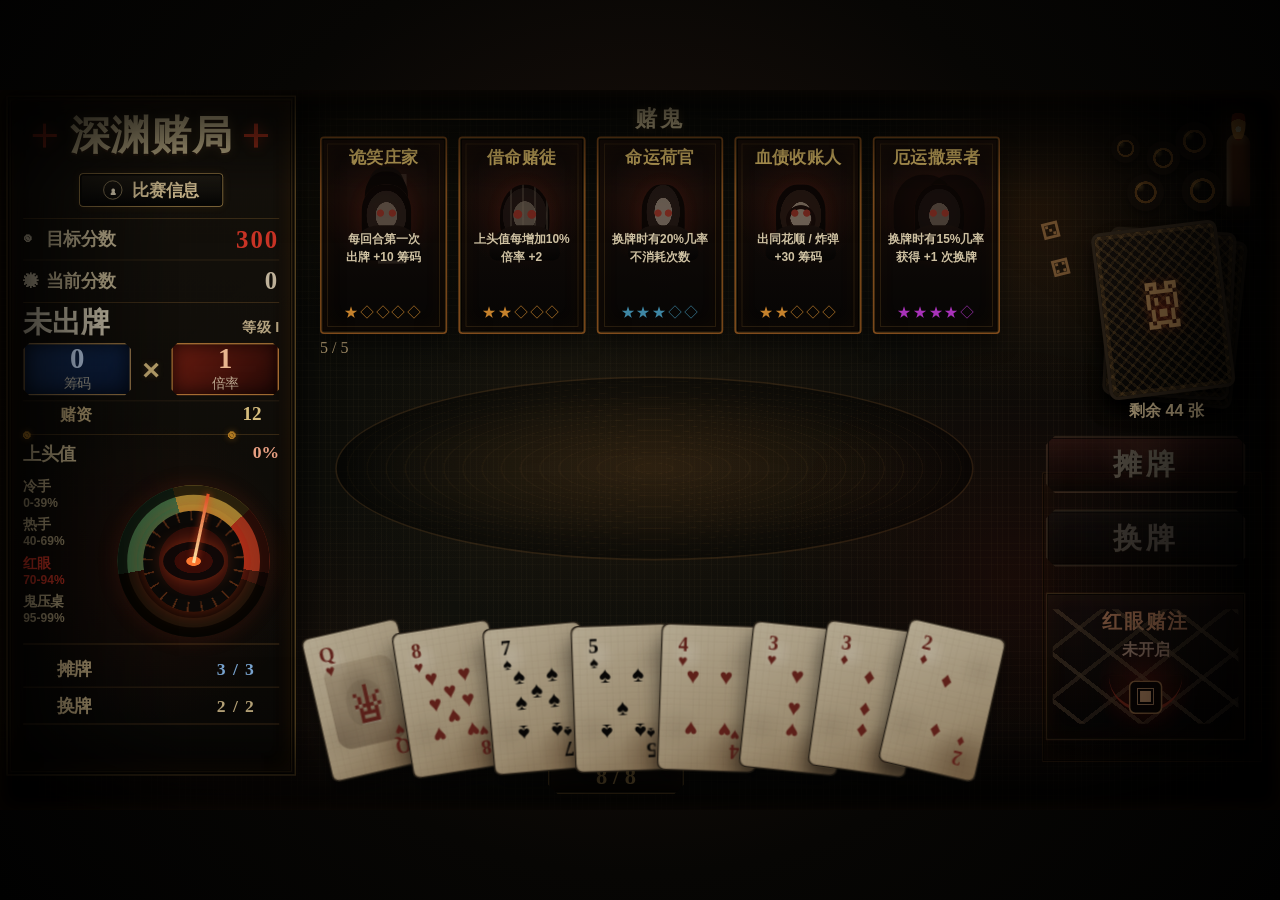
==== commit ae6446ed: "Revise hype calculation rules" ====
--- a/web/index.html
+++ b/web/index.html
@@ -65,10 +65,10 @@
             <div class="meter-hand"></div>
           </div>
           <ul class="tilt-labels">
-            <li><span>冷手</span><em>0-30%</em></li>
-            <li><span>热手</span><em>30-60%</em></li>
-            <li class="hot"><span>红眼</span><em>60-90%</em></li>
-            <li><span>鬼压桌</span><em>90-100%</em></li>
+            <li><span>冷手</span><em>0-39%</em></li>
+            <li><span>热手</span><em>40-69%</em></li>
+            <li class="hot"><span>红眼</span><em>70-94%</em></li>
+            <li><span>鬼压桌</span><em>95-99%</em></li>
           </ul>
         </section>
 
--- a/web/style.css
+++ b/web/style.css
@@ -388,7 +388,7 @@
   height: 190px;
   border-radius: 50%;
   background:
-    conic-gradient(from -100deg, #296a44 0deg 54deg, #a68a33 54deg 108deg, #9c2818 108deg 160deg, #2c0a08 160deg 210deg, #050403 210deg 360deg);
+    conic-gradient(from -100deg, #296a44 0deg 84deg, #a68a33 84deg 147deg, #9c2818 147deg 199deg, #2c0a08 199deg 210deg, #050403 210deg 360deg);
   box-shadow:
     inset 0 0 0 12px rgba(0, 0, 0, 0.75),
     inset 0 0 0 24px rgba(126, 86, 39, 0.18),
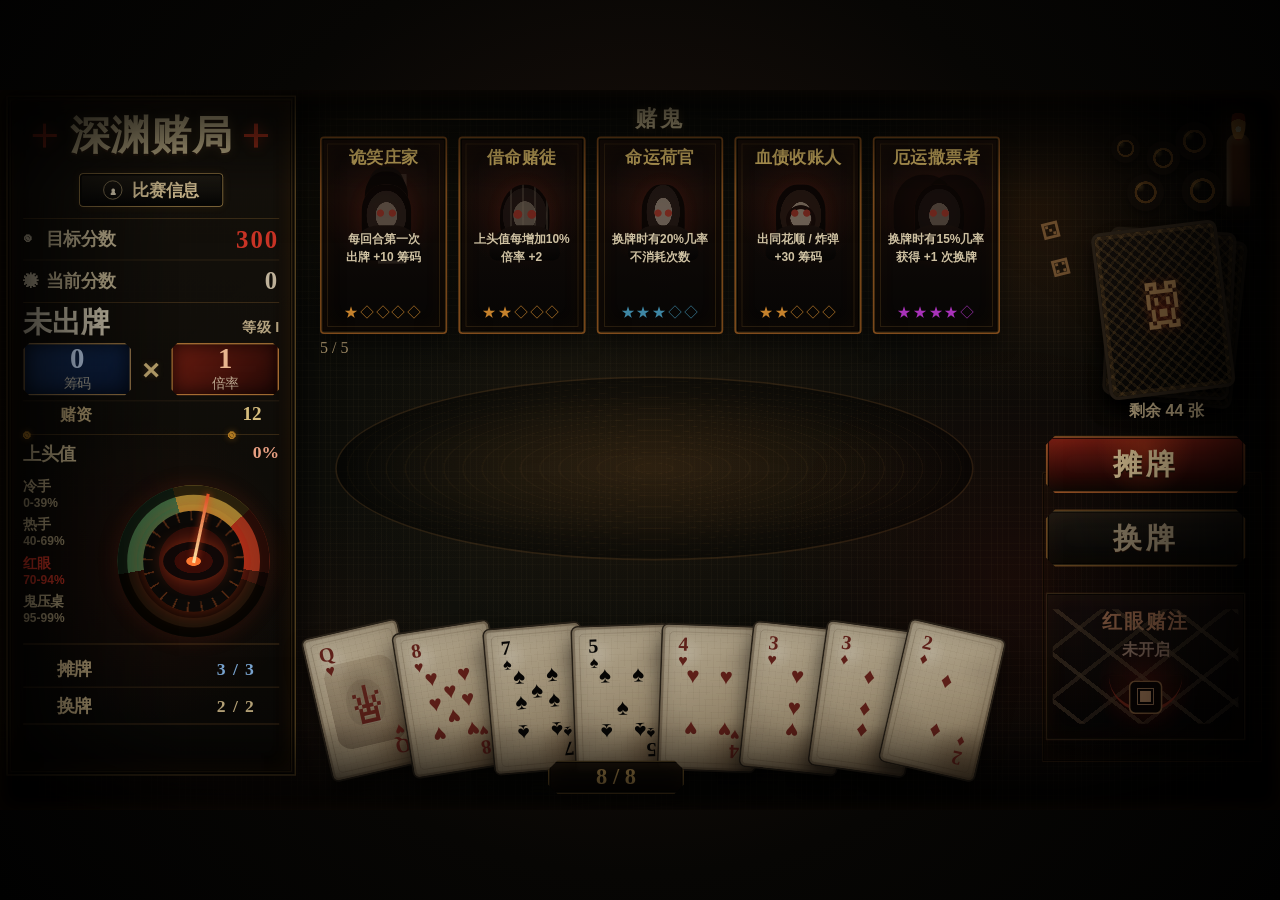
==== commit be8de3be: "Add round clear reward modal" ====
--- a/web/index.html
+++ b/web/index.html
@@ -204,6 +204,24 @@
         </div>
       </section>
 
+      <section class="round-clear-overlay" aria-hidden="true">
+        <div class="round-clear-card" role="dialog" aria-modal="true" aria-labelledby="roundClearTitle">
+          <p class="round-clear-kicker">本轮成功通关</p>
+          <h2 class="round-clear-title" id="roundClearTitle">结算收益</h2>
+          <div class="round-clear-current">
+            <span>本轮收益</span>
+            <strong>$0</strong>
+          </div>
+          <div class="round-clear-detail-label">奖励明细</div>
+          <dl class="round-clear-rewards"></dl>
+          <div class="round-clear-total">
+            <span>总计收益</span>
+            <strong>$0</strong>
+          </div>
+          <button class="round-clear-continue" type="button" disabled>进入下一局</button>
+        </div>
+      </section>
+
       <section class="failure-overlay" aria-hidden="true">
         <div class="failure-card" role="dialog" aria-modal="true" aria-labelledby="failureTitle">
           <p class="failure-kicker">当前赌局失败</p>
@@ -219,6 +237,6 @@
   </div>
 
   <script src="./logic-pure.js"></script>
-  <script src="./app.js?v=red-eye-bets-6-pick-3"></script>
+  <script src="./app.js?v=round-clear-reward"></script>
 </body>
 </html>
--- a/web/style.css
+++ b/web/style.css
@@ -1606,6 +1606,226 @@
   animation: stake-win-flash 620ms ease-out 1;
 }
 
+.round-clear-overlay {
+  position: absolute;
+  inset: 0;
+  z-index: 24;
+  display: none;
+  place-items: center;
+  background:
+    radial-gradient(circle at 50% 46%, rgba(114, 35, 18, 0.32), transparent 42%),
+    linear-gradient(180deg, rgba(0, 0, 0, 0.58), rgba(13, 5, 4, 0.78));
+  backdrop-filter: blur(2px);
+}
+
+.round-clear-overlay.show {
+  display: grid;
+}
+
+.round-clear-card {
+  position: relative;
+  width: 610px;
+  min-height: 560px;
+  padding: 34px 42px 36px;
+  border: 1px solid rgba(174, 123, 62, 0.82);
+  background:
+    radial-gradient(circle at 50% 8%, rgba(151, 92, 35, 0.24), transparent 38%),
+    radial-gradient(circle at 50% 42%, rgba(111, 21, 14, 0.28), transparent 42%),
+    linear-gradient(180deg, rgba(22, 14, 9, 0.98), rgba(6, 4, 4, 0.99));
+  box-shadow:
+    inset 0 0 0 2px #050403,
+    inset 0 0 46px rgba(0, 0, 0, 0.7),
+    0 0 50px rgba(119, 62, 24, 0.3),
+    0 28px 80px rgba(0, 0, 0, 0.86);
+  text-align: center;
+  transform: scale(0.96);
+  opacity: 0;
+  clip-path: polygon(18px 0, calc(100% - 18px) 0, 100% 18px, 100% calc(100% - 18px), calc(100% - 18px) 100%, 18px 100%, 0 calc(100% - 18px), 0 18px);
+}
+
+.round-clear-overlay.show .round-clear-card {
+  animation: round-clear-in 360ms cubic-bezier(0.18, 0.82, 0.24, 1) forwards;
+}
+
+.round-clear-card::before,
+.round-clear-card::after {
+  content: "";
+  position: absolute;
+  left: 32px;
+  right: 32px;
+  height: 1px;
+  background: linear-gradient(90deg, transparent, rgba(213, 151, 80, 0.64), transparent);
+}
+
+.round-clear-card::before {
+  top: 20px;
+}
+
+.round-clear-card::after {
+  bottom: 20px;
+}
+
+.round-clear-kicker {
+  margin: 0 0 4px;
+  color: #c8a979;
+  font-size: 18px;
+  font-weight: 900;
+  letter-spacing: 0.08em;
+  opacity: 0;
+  animation: round-clear-fade 360ms ease-out 160ms forwards;
+}
+
+.round-clear-title {
+  margin: 0 0 20px;
+  color: #e0c28a;
+  font-size: 70px;
+  letter-spacing: 0.12em;
+  text-shadow:
+    0 0 18px rgba(224, 163, 87, 0.32),
+    0 5px 0 rgba(0, 0, 0, 0.72);
+  opacity: 0;
+  animation: round-clear-fade 420ms ease-out 90ms forwards;
+}
+
+.round-clear-current {
+  min-height: 104px;
+  display: grid;
+  grid-template-columns: 1fr auto;
+  align-items: center;
+  padding: 14px 26px;
+  border: 1px solid rgba(154, 66, 37, 0.76);
+  background:
+    radial-gradient(circle at 50% 50%, rgba(166, 45, 22, 0.26), transparent 70%),
+    linear-gradient(180deg, rgba(77, 18, 12, 0.9), rgba(15, 8, 6, 0.96));
+  box-shadow:
+    inset 0 0 26px rgba(0, 0, 0, 0.58),
+    0 0 22px rgba(148, 38, 21, 0.18);
+}
+
+.round-clear-current span,
+.round-clear-total span {
+  color: #d5b987;
+  font-size: 26px;
+  font-weight: 900;
+  text-align: left;
+}
+
+.round-clear-current strong {
+  color: #f0bb72;
+  font-family: Georgia, serif;
+  font-size: 76px;
+  font-weight: 900;
+  letter-spacing: 0;
+  text-shadow: 0 0 20px rgba(240, 154, 66, 0.36);
+}
+
+.round-clear-detail-label {
+  margin: 18px 0 8px;
+  color: #8f7354;
+  font-size: 15px;
+  font-weight: 900;
+  letter-spacing: 0.16em;
+  text-align: left;
+}
+
+.round-clear-rewards {
+  margin: 0;
+  border-top: 1px solid rgba(118, 80, 43, 0.46);
+}
+
+.round-clear-row {
+  min-height: 44px;
+  display: grid;
+  grid-template-columns: 1fr auto;
+  align-items: center;
+  gap: 18px;
+  padding: 8px 4px;
+  border-bottom: 1px dashed rgba(128, 86, 48, 0.48);
+  opacity: 0;
+  transform: translateY(8px);
+}
+
+.round-clear-row.is-visible {
+  opacity: 1;
+  transform: translateY(0);
+  transition: opacity 220ms ease, transform 220ms ease;
+}
+
+.round-clear-row dt {
+  margin: 0;
+  color: #d0b184;
+  font-size: 20px;
+  font-weight: 900;
+  text-align: left;
+}
+
+.round-clear-row dt small {
+  display: block;
+  margin-top: 2px;
+  color: #7f6650;
+  font-size: 13px;
+  font-weight: 800;
+}
+
+.round-clear-row dd {
+  margin: 0;
+  color: #f0a64f;
+  font-family: Georgia, serif;
+  font-size: 25px;
+  font-weight: 900;
+}
+
+.round-clear-total {
+  min-height: 70px;
+  display: grid;
+  grid-template-columns: 1fr auto;
+  align-items: center;
+  margin-top: 14px;
+  padding: 10px 22px;
+  border-top: 1px solid rgba(180, 119, 55, 0.62);
+  border-bottom: 1px solid rgba(90, 58, 33, 0.58);
+  background: rgba(5, 4, 4, 0.54);
+}
+
+.round-clear-total strong {
+  color: #f0bb72;
+  font-family: Georgia, serif;
+  font-size: 56px;
+  font-weight: 900;
+}
+
+.round-clear-continue {
+  width: 238px;
+  height: 58px;
+  margin-top: 22px;
+  border: 1px solid rgba(184, 113, 55, 0.72);
+  color: #9b7b57;
+  background:
+    radial-gradient(circle at 50% 15%, rgba(129, 45, 20, 0.18), transparent 48%),
+    linear-gradient(180deg, #2d110c, #0b0605 78%);
+  font-size: 26px;
+  font-weight: 900;
+  cursor: default;
+  opacity: 0.62;
+  box-shadow: inset 0 0 22px rgba(0, 0, 0, 0.66);
+}
+
+.round-clear-continue.is-ready {
+  color: #e5bf84;
+  cursor: pointer;
+  opacity: 1;
+  background:
+    radial-gradient(circle at 50% 15%, rgba(214, 86, 35, 0.25), transparent 48%),
+    linear-gradient(180deg, #661c10, #160706 78%);
+  box-shadow:
+    inset 0 0 22px rgba(0, 0, 0, 0.62),
+    0 0 20px rgba(195, 67, 28, 0.22);
+}
+
+.round-clear-continue.is-ready:hover {
+  filter: brightness(1.12);
+}
+
 .failure-overlay {
   position: absolute;
   inset: 0;
@@ -1782,6 +2002,28 @@
   }
 }
 
+@keyframes round-clear-in {
+  0% {
+    opacity: 0;
+    transform: scale(0.96) translateY(14px);
+  }
+  100% {
+    opacity: 1;
+    transform: scale(1) translateY(0);
+  }
+}
+
+@keyframes round-clear-fade {
+  0% {
+    opacity: 0;
+    transform: translateY(8px);
+  }
+  100% {
+    opacity: 1;
+    transform: translateY(0);
+  }
+}
+
 @keyframes hand-confirm {
   0%, 100% {
     transform: translateY(0);
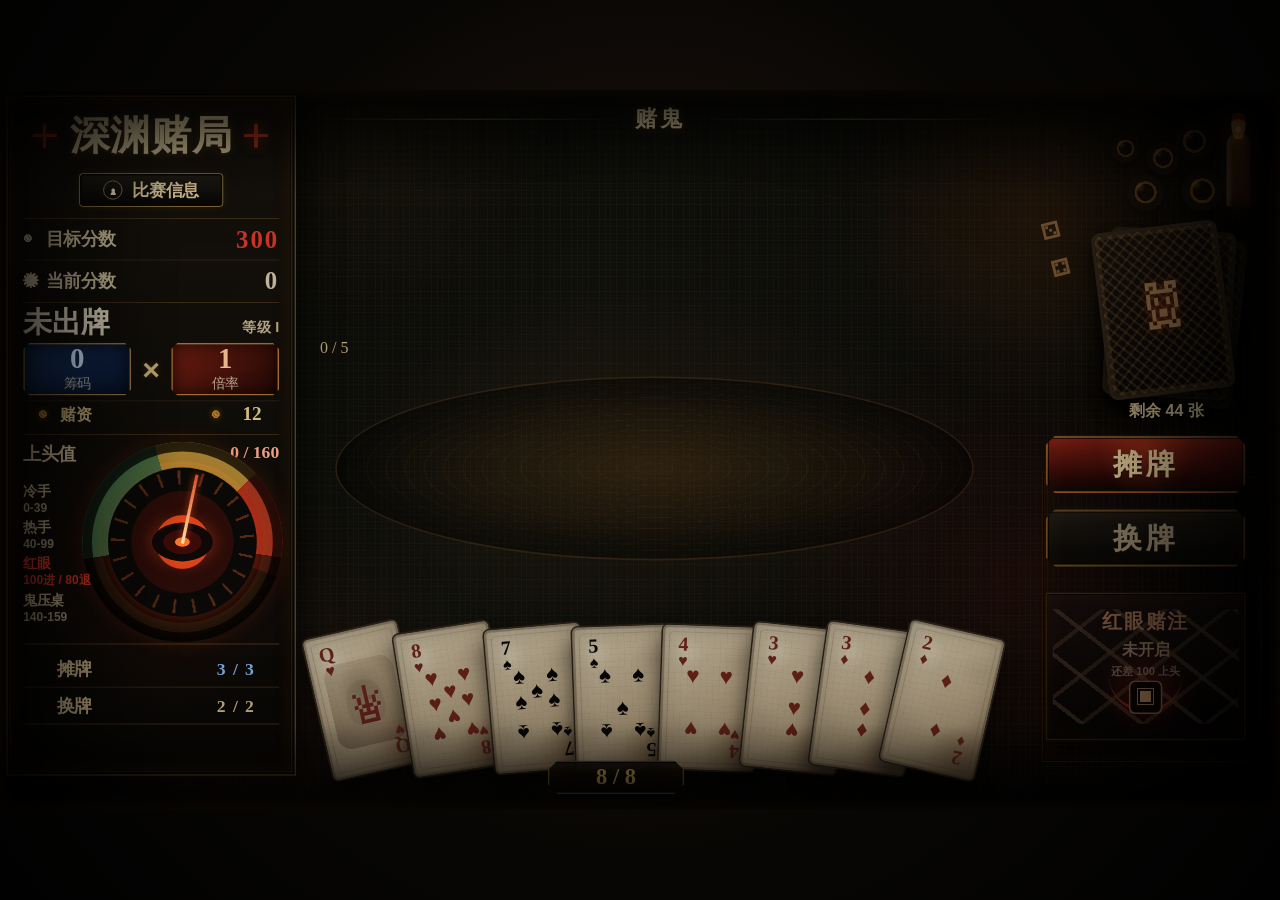
==== commit 188a7eee: "更新深渊赌局原型" ====
--- a/web/index.html
+++ b/web/index.html
@@ -58,17 +58,17 @@
         </section>
 
         <section class="tilt-meter">
-          <div class="section-title">上头值 <strong>0%</strong></div>
-          <div class="eye-meter" aria-label="上头值 0%">
+          <div class="section-title">上头值 <strong>0 / 160</strong></div>
+          <div class="eye-meter" aria-label="上头值 0 / 160">
             <div class="eye-ring"></div>
             <div class="eye-core"></div>
             <div class="meter-hand"></div>
           </div>
           <ul class="tilt-labels">
-            <li><span>冷手</span><em>0-39%</em></li>
-            <li><span>热手</span><em>40-69%</em></li>
-            <li class="hot"><span>红眼</span><em>70-94%</em></li>
-            <li><span>鬼压桌</span><em>95-99%</em></li>
+            <li><span>冷手</span><em>0-39</em></li>
+            <li><span>热手</span><em>40-99</em></li>
+            <li class="hot"><span>红眼</span><em>100进 / 80退</em></li>
+            <li><span>鬼压桌</span><em>140-159</em></li>
           </ul>
         </section>
 
@@ -80,39 +80,14 @@
 
       <section class="joker-zone">
         <div class="zone-title"><span></span><strong>赌鬼</strong><span></span></div>
-        <div class="joker-row">
-          <article class="joker-card rare-orange">
-            <div class="portrait dealer"></div>
-            <h2>诡笑庄家</h2>
-            <p>每回合第一次<br>出牌 +10 筹码</p>
-            <div class="stars">★◇◇◇◇</div>
-          </article>
-          <article class="joker-card rare-orange">
-            <div class="portrait debtor"></div>
-            <h2>借命赌徒</h2>
-            <p>上头值每增加10%<br>倍率 +2</p>
-            <div class="stars">★★◇◇◇</div>
-          </article>
-          <article class="joker-card rare-blue">
-            <div class="portrait lady"></div>
-            <h2>命运荷官</h2>
-            <p>换牌时有20%几率<br>不消耗次数</p>
-            <div class="stars">★★★◇◇</div>
-          </article>
-          <article class="joker-card rare-orange">
-            <div class="portrait collector"></div>
-            <h2>血债收账人</h2>
-            <p>出同花顺 / 炸弹<br>+30 筹码</p>
-            <div class="stars">★★◇◇◇</div>
-          </article>
-          <article class="joker-card rare-purple">
-            <div class="portrait reaper"></div>
-            <h2>厄运撒票者</h2>
-            <p>换牌时有15%几率<br>获得 +1 次换牌</p>
-            <div class="stars">★★★★◇</div>
-          </article>
-        </div>
-        <div class="joker-count">5 / 5</div>
+        <div class="joker-row" aria-label="当前没有赌鬼牌"></div>
+        <div class="joker-count">0 / 5</div>
+        <div class="owned-ghost-tip" aria-live="polite" aria-hidden="true">
+          <h3></h3>
+          <p class="owned-ghost-effect"></p>
+          <dl class="owned-ghost-terms"></dl>
+          <div><span></span><strong></strong></div>
+        </div>
       </section>
 
       <section class="table-zone">
@@ -121,6 +96,10 @@
       </section>
 
       <section class="hand-zone" aria-label="底部手牌区">
+        <div class="selected-card-tip" aria-live="polite" aria-hidden="true">
+          <strong></strong>
+          <span></span>
+        </div>
         <div class="hand-fan">
           <article class="playing-card hand-card black c1">
             <div class="corner top">A<span>♠</span></div>
@@ -164,6 +143,34 @@
           </article>
         </div>
         <div class="hand-count">8 / 8</div>
+      </section>
+
+      <section class="shop-stage" aria-hidden="true">
+        <div class="shop-frame">
+          <header class="shop-title">
+            <h2>商店</h2>
+            <p>购买赌鬼，强化你的赌局</p>
+          </header>
+          <div class="shop-body">
+            <aside class="shop-actions" aria-label="商店操作">
+              <button class="shop-next-button" type="button">下一局</button>
+              <button class="shop-reroll-button" type="button">
+                <strong>重掷赌鬼</strong>
+                <span>花费 <b>5</b></span>
+              </button>
+              <div class="shop-reroll-note">仅刷新赌鬼</div>
+              <div class="shop-message" aria-live="polite"></div>
+            </aside>
+            <div class="shop-shelves">
+              <section class="shop-shelf shop-ghost-shelf" aria-label="待售赌鬼">
+                <div class="shop-ghost-offers"></div>
+              </section>
+              <section class="shop-shelf shop-pack-shelf" aria-label="待售卡包">
+                <div class="shop-pack-offers"></div>
+              </section>
+            </div>
+          </div>
+        </div>
       </section>
 
       <aside class="right-panel">
@@ -190,17 +197,31 @@
           <div class="closed-eye" aria-hidden="true"></div>
           <h2>红眼赌注</h2>
           <strong>未开启</strong>
+          <span class="red-eye-entry-detail">还差 100 上头</span>
           <span class="lock-symbol">▣</span>
           <button class="red-eye-status-icon" type="button" aria-label="查看红眼赌注">◉</button>
           <div class="red-eye-tooltip" role="tooltip">尚未选择红眼赌注。</div>
         </section>
       </aside>
 
+      <div class="global-red-flash" aria-hidden="true"></div>
+      <div class="art-vfx-layer" aria-hidden="true">
+        <img class="art-vfx art-vfx-red-eye" src="../art/vfx/red-eye-awakening.png" alt="" />
+        <img class="art-vfx art-vfx-wager-seal" src="../art/vfx/red-eye-wager-seal.png" alt="" />
+      </div>
+      <div class="red-eye-announcement" aria-live="polite">
+        <strong>红眼</strong>
+        <span>红眼赌注已解锁</span>
+      </div>
+
       <section class="red-eye-modal" aria-hidden="true">
         <div class="red-eye-modal-card">
+          <button class="red-eye-modal-close" type="button" aria-label="关闭红眼赌注">×</button>
+          <div class="red-eye-modal-eye" aria-hidden="true"></div>
           <h2>红眼赌注</h2>
-          <p>选择一项绑定下一次摊牌，也可以稍后再押。</p>
+          <p>上头值已达红眼状态，可选择一次赌注以强化当前对局</p>
           <div class="red-eye-options"></div>
+          <div class="red-eye-modal-note">只能选择其中一项，选择后生效</div>
         </div>
       </section>
 
@@ -218,7 +239,7 @@
             <span>总计收益</span>
             <strong>$0</strong>
           </div>
-          <button class="round-clear-continue" type="button" disabled>进入下一局</button>
+          <button class="round-clear-continue" type="button" disabled>领取收益</button>
         </div>
       </section>
 
@@ -236,6 +257,11 @@
     </main>
   </div>
 
+  <script src="./game-content.js"></script>
+  <script src="./runtime-state.js"></script>
+  <script src="./round-rules.js"></script>
+  <script src="./animations.js"></script>
+  <script src="./game-dom.js"></script>
   <script src="./logic-pure.js"></script>
   <script src="./app.js?v=round-clear-reward"></script>
 </body>
--- a/web/style.css
+++ b/web/style.css
@@ -11,6 +11,7 @@
   --red-bright: #e24a2b;
   --blue: #2b67ab;
   --black: #090806;
+  --shop-art: url("../art/shop.png");
 }
 
 * {
@@ -76,6 +77,17 @@
     radial-gradient(circle at 29% 8%, rgba(255, 188, 87, 0.08), transparent 16%),
     radial-gradient(circle at 79% 68%, rgba(139, 30, 17, 0.2), transparent 21%),
     radial-gradient(ellipse at 50% 50%, transparent 0 54%, rgba(0, 0, 0, 0.58) 86%, #000 100%);
+}
+
+.game-board.shop-phase::before {
+  opacity: 0.14;
+  background:
+    linear-gradient(90deg, rgba(0, 0, 0, 0.68), transparent 22%, transparent 75%, rgba(0, 0, 0, 0.72)),
+    linear-gradient(0deg, rgba(0, 0, 0, 0.62), transparent 18%, transparent 84%, rgba(0, 0, 0, 0.56)),
+    radial-gradient(ellipse at 55% 60%, rgba(116, 58, 24, 0.3), transparent 42%),
+    var(--shop-art) center / cover no-repeat;
+  filter: saturate(0.56) brightness(0.34) contrast(1.08);
+  mix-blend-mode: screen;
 }
 
 .game-board::after {
@@ -320,6 +332,7 @@
 }
 
 .stake-row {
+  position: relative;
   display: grid;
   grid-template-columns: 1fr auto;
   align-items: center;
@@ -382,10 +395,10 @@
 
 .eye-meter {
   position: absolute;
-  right: 12px;
-  bottom: 8px;
-  width: 190px;
-  height: 190px;
+  right: -4px;
+  bottom: 2px;
+  width: 250px;
+  height: 250px;
   border-radius: 50%;
   background:
     conic-gradient(from -100deg, #296a44 0deg 84deg, #a68a33 84deg 147deg, #9c2818 147deg 199deg, #2c0a08 199deg 210deg, #050403 210deg 360deg);
@@ -450,14 +463,16 @@
 }
 
 .tilt-labels {
+  position: relative;
+  z-index: 1;
   list-style: none;
-  margin: 14px 0 0;
+  margin: 20px 0 0;
   padding: 0;
   width: 112px;
 }
 
 .tilt-labels li {
-  margin-bottom: 8px;
+  margin-bottom: 5px;
   color: #c7b48a;
   font-size: 17px;
   font-weight: 800;
@@ -537,25 +552,36 @@
   gap: 14px;
 }
 
+.joker-row:empty {
+  min-height: 247px;
+}
+
 .joker-card {
   height: 247px;
   padding: 13px 12px 10px;
-  border: 2px solid rgba(161, 95, 33, 0.76);
-  border-radius: 5px;
-  background:
-    radial-gradient(circle at 50% 36%, rgba(143, 44, 25, 0.22), transparent 44%),
-    linear-gradient(180deg, rgba(23, 14, 10, 0.96), rgba(6, 5, 4, 0.98));
-  box-shadow:
-    inset 0 0 0 2px rgba(0, 0, 0, 0.85),
-    0 14px 24px rgba(0, 0, 0, 0.48);
+  border: 1px solid rgba(176, 113, 47, 0.86);
+  border-radius: 4px;
+  background:
+    linear-gradient(90deg, rgba(120, 26, 17, 0.2), transparent 10%, transparent 90%, rgba(120, 26, 17, 0.18)),
+    radial-gradient(circle at 50% 38%, rgba(118, 40, 20, 0.3), transparent 45%),
+    repeating-linear-gradient(45deg, rgba(202, 142, 64, 0.06) 0 1px, transparent 1px 7px),
+    linear-gradient(180deg, rgba(20, 12, 8, 0.98), rgba(4, 4, 3, 0.99));
+  box-shadow:
+    inset 0 0 0 2px rgba(0, 0, 0, 0.88),
+    inset 0 0 0 4px rgba(145, 84, 34, 0.18),
+    inset 0 0 34px rgba(99, 24, 13, 0.28),
+    0 14px 24px rgba(0, 0, 0, 0.58);
   overflow: hidden;
 }
 
 .joker-card::after {
   content: "";
   position: absolute;
-  inset: 7px;
-  border: 1px solid rgba(215, 159, 73, 0.18);
+  inset: 6px;
+  border: 1px solid rgba(215, 159, 73, 0.24);
+  background:
+    linear-gradient(90deg, rgba(120, 28, 18, 0.18), transparent 16%, transparent 84%, rgba(120, 28, 18, 0.18)),
+    linear-gradient(0deg, rgba(183, 116, 42, 0.12), transparent 14%, transparent 86%, rgba(183, 116, 42, 0.1));
   pointer-events: none;
 }
 
@@ -572,85 +598,46 @@
 
 .portrait {
   position: absolute;
-  left: 25px;
-  top: 45px;
-  width: 112px;
-  height: 112px;
-  opacity: 0.72;
-  filter: saturate(0.7) brightness(0.66);
-}
-
-.portrait::before {
-  content: "";
-  position: absolute;
-  left: 50%;
-  top: 13px;
-  width: 62px;
-  height: 78px;
-  transform: translateX(-50%);
-  border-radius: 44% 44% 34% 34%;
-  background:
-    radial-gradient(circle at 38% 46%, #ff3b24 0 4px, transparent 5px),
-    radial-gradient(circle at 62% 46%, #ff3b24 0 4px, transparent 5px),
-    radial-gradient(ellipse at 50% 50%, #a18d73 0 30%, #33281f 31% 56%, #050504 57% 100%);
-  box-shadow: 0 0 18px rgba(204, 38, 22, 0.22);
-}
-
+  left: 18px;
+  top: 38px;
+  width: 126px;
+  height: 126px;
+  border-radius: 10px;
+  opacity: 0.86;
+  background-image:
+    radial-gradient(circle at 50% 50%, transparent 0 58%, rgba(2, 1, 1, 0.78) 74%, #030201 100%),
+    var(--shop-art);
+  background-repeat: no-repeat;
+  background-size: auto, 1672px 941px;
+  filter: saturate(0.88) brightness(0.72) contrast(1.16);
+  box-shadow:
+    inset 0 0 28px rgba(0, 0, 0, 0.88),
+    0 0 22px rgba(116, 22, 14, 0.28);
+}
+
+.portrait::before,
 .portrait::after {
-  content: "";
-  position: absolute;
-  left: 50%;
-  bottom: 4px;
-  width: 88px;
-  height: 44px;
-  transform: translateX(-50%);
-  border-radius: 48px 48px 12px 12px;
-  background: linear-gradient(180deg, #211912, #050504);
+  display: none;
 }
 
 .portrait.dealer {
-  background: linear-gradient(90deg, transparent 40%, rgba(236, 223, 181, 0.22) 41% 72%, transparent 73%);
-}
-
-.portrait.dealer::before {
-  box-shadow: 0 -20px 0 -4px #050504, 0 -30px 0 -8px #19120b, 0 0 18px rgba(204, 38, 22, 0.22);
-}
-
-.portrait.debtor::before {
-  border-radius: 50% 50% 38% 38%;
-  background:
-    radial-gradient(circle at 36% 48%, #ff3822 0 5px, transparent 6px),
-    radial-gradient(circle at 64% 48%, #ff3822 0 5px, transparent 6px),
-    repeating-linear-gradient(90deg, transparent 0 12px, rgba(203, 189, 149, 0.28) 12px 15px),
-    radial-gradient(ellipse at 50% 50%, #8c8068 0 32%, #241d18 33% 62%, #050504 63% 100%);
-}
-
-.portrait.lady::before {
-  width: 54px;
-  background:
-    radial-gradient(circle at 38% 46%, #ff3b24 0 4px, transparent 5px),
-    radial-gradient(circle at 62% 46%, #ff3b24 0 4px, transparent 5px),
-    radial-gradient(ellipse at 50% 44%, #b7a88e 0 28%, #2b211b 29% 54%, #050504 55% 100%);
+  background-position: center, -454px -114px;
+}
+
+.portrait.debtor {
+  background-position: center, -640px -114px;
 }
 
 .portrait.lady {
-  filter: saturate(0.7) brightness(0.72);
-}
-
-.portrait.collector::before {
-  background:
-    radial-gradient(circle at 38% 46%, #ff3b24 0 4px, transparent 5px),
-    radial-gradient(circle at 62% 46%, #ff3b24 0 4px, transparent 5px),
-    radial-gradient(circle at 50% 57%, transparent 0 13px, #1a0d09 14px 18px, transparent 19px),
-    radial-gradient(ellipse at 50% 50%, #d3c0a0 0 30%, #342016 31% 58%, #050504 59% 100%);
-}
-
-.portrait.reaper::before {
-  background:
-    radial-gradient(circle at 38% 46%, #ff3b24 0 4px, transparent 5px),
-    radial-gradient(circle at 62% 46%, #ff3b24 0 4px, transparent 5px),
-    radial-gradient(ellipse at 50% 50%, #877763 0 28%, #1a1512 29% 60%, #050504 61% 100%);
-  box-shadow: -18px -4px 0 8px rgba(5, 5, 4, 0.7), 18px -4px 0 8px rgba(5, 5, 4, 0.7);
+  background-position: center, -820px -114px;
+}
+
+.portrait.collector {
+  background-position: center, -1010px -114px;
+}
+
+.portrait.reaper {
+  background-position: center, -1204px -114px;
 }
 
 .joker-card p {
@@ -664,8 +651,273 @@
   text-align: center;
 }
 
+.owned-ghost-card {
+  cursor: pointer;
+  transition: transform 160ms ease, filter 160ms ease, border-color 160ms ease, box-shadow 160ms ease;
+}
+
+.owned-ghost-card h2,
+.owned-ghost-card p,
+.owned-ghost-card .stars {
+  display: none;
+}
+
+.owned-ghost-card .portrait {
+  left: 50%;
+  top: 46px;
+  width: 126px;
+  height: 126px;
+  transform: translateX(-50%);
+  opacity: 0.94;
+}
+
+.owned-ghost-card:hover {
+  filter: brightness(1.08);
+  border-color: rgba(213, 145, 68, 0.92);
+}
+
+.owned-ghost-card.selected {
+  z-index: 5;
+  transform: translateY(-5px);
+  border-color: #d7a45b;
+  filter: brightness(1.12) saturate(1.04);
+  box-shadow:
+    inset 0 0 0 2px rgba(0, 0, 0, 0.88),
+    inset 0 0 0 4px rgba(184, 112, 44, 0.24),
+    0 0 18px rgba(195, 101, 37, 0.48),
+    0 17px 26px rgba(0, 0, 0, 0.68);
+}
+
+.owned-ghost-tip {
+  position: absolute;
+  z-index: 10;
+  width: 260px;
+  padding: 12px 13px 10px;
+  transform: translateY(5px) scale(0.96);
+  border: 1px solid rgba(190, 137, 65, 0.84);
+  border-radius: 5px;
+  background:
+    radial-gradient(circle at 50% 10%, rgba(119, 44, 20, 0.24), transparent 48%),
+    linear-gradient(180deg, rgba(28, 18, 11, 0.99), rgba(6, 5, 4, 0.99));
+  box-shadow:
+    inset 0 0 0 2px rgba(0, 0, 0, 0.86),
+    inset 0 0 24px rgba(104, 28, 15, 0.22),
+    0 14px 24px rgba(0, 0, 0, 0.74);
+  opacity: 0;
+  pointer-events: none;
+  transition: opacity 140ms ease, transform 140ms ease;
+}
+
+.owned-ghost-tip::before {
+  content: "";
+  position: absolute;
+  left: -7px;
+  top: 32px;
+  width: 12px;
+  height: 12px;
+  transform: rotate(45deg);
+  border-left: 1px solid rgba(190, 137, 65, 0.84);
+  border-bottom: 1px solid rgba(190, 137, 65, 0.84);
+  background: #100b07;
+}
+
+.owned-ghost-tip.tip-left {
+  transform: translateX(-100%) translateY(5px) scale(0.96);
+}
+
+.owned-ghost-tip.tip-left::before {
+  left: auto;
+  right: -7px;
+  transform: rotate(225deg);
+}
+
+.owned-ghost-tip.show {
+  transform: translateY(0) scale(1);
+  opacity: 1;
+}
+
+.owned-ghost-tip.tip-left.show {
+  transform: translateX(-100%) translateY(0) scale(1);
+}
+
+.owned-ghost-tip h3 {
+  margin: 0 0 10px;
+  color: #d6b56e;
+  font-size: 20px;
+  text-align: center;
+}
+
+.owned-ghost-tip .owned-ghost-effect {
+  min-height: 58px;
+  margin: 0;
+  padding: 9px 7px;
+  border-top: 1px solid rgba(132, 94, 45, 0.42);
+  border-bottom: 1px solid rgba(132, 94, 45, 0.42);
+  color: #cbbd9d;
+  font-size: 14px;
+  font-weight: 800;
+  line-height: 1.45;
+  text-align: center;
+}
+
+.owned-ghost-terms {
+  display: grid;
+  gap: 7px;
+  margin: 9px 0 0;
+}
+
+.owned-ghost-terms div {
+  display: grid;
+  grid-template-columns: auto 1fr;
+  gap: 8px;
+  padding: 0;
+  color: #9e8f73;
+  font-size: 12px;
+  line-height: 1.4;
+}
+
+.owned-ghost-terms dt {
+  color: #c28a4e;
+  font-weight: 900;
+  white-space: nowrap;
+}
+
+.owned-ghost-terms dd {
+  margin: 0;
+}
+
+.owned-ghost-tip > div {
+  display: flex;
+  justify-content: space-between;
+  gap: 8px;
+  padding-top: 8px;
+}
+
+.owned-ghost-tip span {
+  color: #8ea6c9;
+  font-size: 14px;
+  font-weight: 900;
+}
+
+.owned-ghost-tip strong {
+  color: #b57b34;
+  font-size: 14px;
+  letter-spacing: 0.08em;
+}
+
 .joker-card.triggering {
   animation: ghost-trigger 360ms cubic-bezier(0.2, 0.82, 0.22, 1) 1;
+}
+
+.ghost-multiplier-popup {
+  position: absolute;
+  z-index: 26;
+  min-width: 132px;
+  padding: 7px 18px 8px;
+  transform: translate(-50%, -50%);
+  clip-path: polygon(8px 0, calc(100% - 8px) 0, 100% 50%, calc(100% - 8px) 100%, 8px 100%, 0 50%);
+  border: 1px solid rgba(255, 139, 91, 0.76);
+  background:
+    radial-gradient(circle at 50% 22%, rgba(255, 120, 74, 0.28), transparent 48%),
+    linear-gradient(180deg, rgba(191, 36, 24, 0.98), rgba(86, 9, 8, 0.98));
+  color: #fff0d4;
+  font-family: Georgia, "Microsoft YaHei", serif;
+  font-size: 24px;
+  font-weight: 900;
+  line-height: 1;
+  text-align: center;
+  white-space: nowrap;
+  text-shadow:
+    0 2px 0 rgba(76, 4, 4, 0.88),
+    0 0 8px rgba(255, 191, 139, 0.48);
+  box-shadow:
+    inset 0 0 0 2px rgba(255, 168, 105, 0.12),
+    0 0 18px rgba(230, 48, 28, 0.62),
+    0 8px 18px rgba(0, 0, 0, 0.58);
+  pointer-events: none;
+  animation: ghost-multiplier-rise 880ms cubic-bezier(0.16, 0.82, 0.2, 1) both;
+}
+
+.score-step-label:not(.ghost-multiplier-popup) {
+  position: absolute;
+  z-index: 27;
+  min-width: 112px;
+  padding: 6px 12px 7px;
+  transform: translate(-50%, -50%);
+  border: 1px solid rgba(222, 102, 62, 0.72);
+  border-radius: 5px;
+  background: linear-gradient(180deg, rgba(126, 25, 18, 0.96), rgba(46, 7, 6, 0.98));
+  color: #ffe0bd;
+  font-family: Georgia, "Microsoft YaHei", serif;
+  font-size: 20px;
+  font-weight: 900;
+  text-align: center;
+  white-space: nowrap;
+  text-shadow: 0 2px 0 rgba(52, 3, 3, 0.9);
+  box-shadow: 0 0 16px rgba(204, 42, 25, 0.46);
+  pointer-events: none;
+  animation: score-step-label-rise 820ms ease-out both;
+}
+
+.score-step-label.multiply {
+  min-width: 132px;
+  color: #fff2ce;
+  font-size: 24px;
+  background: linear-gradient(180deg, rgba(206, 44, 27, 0.98), rgba(77, 7, 6, 0.98));
+  box-shadow: 0 0 24px rgba(239, 55, 31, 0.66);
+}
+
+.score-step-label.surge {
+  color: #ffd0ad;
+  border-color: rgba(225, 75, 49, 0.82);
+  background:
+    radial-gradient(circle at 50% 20%, rgba(226, 59, 36, 0.32), transparent 50%),
+    linear-gradient(180deg, rgba(46, 8, 8, 0.98), rgba(7, 3, 3, 0.99));
+}
+
+.playing-card.score-source-add,
+.joker-card.score-source-add,
+.red-eye-entry.score-source-add,
+.deck-stack.score-source-add {
+  animation: score-source-add 420ms ease-out 1;
+}
+
+.playing-card.score-source-multiply,
+.joker-card.score-source-multiply,
+.red-eye-entry.score-source-multiply,
+.deck-stack.score-source-multiply {
+  animation: score-source-multiply 560ms ease-out 1;
+}
+
+.playing-card.score-source-surge,
+.joker-card.score-source-surge,
+.red-eye-entry.score-source-surge,
+.deck-stack.score-source-surge {
+  animation: score-source-surge 520ms ease-out 1;
+}
+
+.score-chip.red.mult-bump {
+  animation: multiplier-bump 420ms ease-out 1;
+}
+
+.score-chip.red.multiply-burst {
+  animation: multiplier-multiply-burst 560ms ease-out 1;
+}
+
+.score-chip.red.surge-burst {
+  animation: multiplier-surge-burst 500ms ease-out 1;
+}
+
+.score-row.score-jump {
+  animation: score-row-jump 360ms ease-out 1;
+}
+
+.score-row.score-jump-heavy {
+  animation: score-row-jump-heavy 500ms ease-out 1;
+}
+
+.game-board.score-multiply-shake {
+  animation: score-board-shake 380ms ease-out 1;
 }
 
 .stars {
@@ -978,6 +1230,68 @@
   inset: 0;
 }
 
+.selected-card-tip {
+  position: absolute;
+  z-index: 12;
+  display: grid;
+  min-width: 112px;
+  transform: translateX(-50%) translateY(6px) scale(0.94);
+  border: 1px solid rgba(193, 141, 65, 0.82);
+  border-radius: 5px;
+  background:
+    linear-gradient(180deg, rgba(28, 22, 14, 0.98), rgba(7, 6, 4, 0.99));
+  box-shadow:
+    inset 0 0 0 2px rgba(0, 0, 0, 0.86),
+    0 8px 18px rgba(0, 0, 0, 0.72);
+  opacity: 0;
+  pointer-events: none;
+  transition: opacity 140ms ease, transform 140ms ease;
+}
+
+.selected-card-tip::after {
+  content: "";
+  position: absolute;
+  left: 50%;
+  bottom: -7px;
+  width: 12px;
+  height: 12px;
+  transform: translateX(-50%) rotate(45deg);
+  border-right: 1px solid rgba(193, 141, 65, 0.82);
+  border-bottom: 1px solid rgba(193, 141, 65, 0.82);
+  background: #090704;
+}
+
+.selected-card-tip.show {
+  transform: translateX(-50%) translateY(0) scale(1);
+  opacity: 1;
+}
+
+.selected-card-tip strong,
+.selected-card-tip span {
+  display: block;
+  padding: 6px 12px;
+  text-align: center;
+  white-space: nowrap;
+}
+
+.selected-card-tip strong {
+  color: #cdbb91;
+  font-size: 15px;
+  line-height: 1;
+}
+
+.selected-card-tip.red strong {
+  color: #d36a50;
+}
+
+.selected-card-tip span {
+  border-top: 1px solid rgba(132, 94, 45, 0.48);
+  color: #78a3ce;
+  font-family: Georgia, "Microsoft YaHei", serif;
+  font-size: 16px;
+  font-weight: 900;
+}
+
 .hand-card.c1 { transform: translateX(-350px) translateY(calc(var(--hover-lift) + var(--selected-lift))) rotate(-13deg); }
 .hand-card.c2 { transform: translateX(-250px) translateY(calc(var(--hover-lift) + var(--selected-lift))) rotate(-9deg); }
 .hand-card.c3 { transform: translateX(-150px) translateY(calc(var(--hover-lift) + var(--selected-lift))) rotate(-5deg); }
@@ -1202,6 +1516,711 @@
   clip-path: polygon(12px 0, calc(100% - 12px) 0, 100% 12px, 100% calc(100% - 12px), calc(100% - 12px) 100%, 12px 100%, 0 calc(100% - 12px), 0 12px);
 }
 
+.shop-stage {
+  position: absolute;
+  left: 386px;
+  top: 300px;
+  width: 936px;
+  height: 584px;
+  z-index: 12;
+  display: none;
+  pointer-events: none;
+}
+
+.shop-stage.show {
+  display: block;
+  pointer-events: auto;
+}
+
+.shop-frame {
+  position: absolute;
+  inset: 0;
+  padding: 20px 26px 22px;
+  border: 1px solid rgba(166, 119, 55, 0.78);
+  background:
+    linear-gradient(90deg, rgba(126, 39, 20, 0.12), transparent 9%, transparent 91%, rgba(126, 39, 20, 0.1)),
+    radial-gradient(circle at 12% 80%, rgba(142, 52, 22, 0.16), transparent 18%),
+    radial-gradient(circle at 93% 32%, rgba(174, 94, 34, 0.12), transparent 16%),
+    repeating-linear-gradient(90deg, rgba(218, 152, 72, 0.02) 0 1px, transparent 1px 9px),
+    linear-gradient(180deg, rgba(17, 12, 8, 0.98), rgba(6, 5, 4, 0.99));
+  box-shadow:
+    inset 0 0 0 2px rgba(0, 0, 0, 0.86),
+    inset 0 0 0 5px rgba(91, 54, 24, 0.16),
+    inset 0 0 68px rgba(92, 36, 14, 0.48),
+    0 28px 58px rgba(0, 0, 0, 0.72);
+}
+
+.shop-frame::before,
+.shop-frame::after {
+  content: "";
+  position: absolute;
+  top: 70px;
+  bottom: 18px;
+  width: 38px;
+  border: 1px solid rgba(176, 128, 62, 0.52);
+  background:
+    radial-gradient(circle at 50% 10%, rgba(224, 151, 58, 0.28), transparent 21%),
+    radial-gradient(circle at 50% 90%, rgba(224, 151, 58, 0.2), transparent 23%),
+    repeating-linear-gradient(0deg, transparent 0 25px, rgba(172, 116, 53, 0.16) 25px 27px, transparent 27px 52px),
+    linear-gradient(90deg, rgba(17, 10, 6, 0.99), rgba(67, 44, 20, 0.78), rgba(7, 5, 4, 0.99));
+  box-shadow:
+    inset 0 0 24px rgba(0, 0, 0, 0.86),
+    0 0 20px rgba(0, 0, 0, 0.62);
+  pointer-events: none;
+}
+
+.shop-frame::before {
+  left: 8px;
+}
+
+.shop-frame::after {
+  right: 8px;
+}
+
+.shop-title {
+  position: relative;
+  z-index: 2;
+  display: grid;
+  justify-items: center;
+  gap: 2px;
+  height: 60px;
+}
+
+.shop-title h2 {
+  margin: 0;
+  color: #e0c27a;
+  font-family: "SimSun", "Microsoft YaHei", serif;
+  font-size: 34px;
+  line-height: 1;
+  letter-spacing: 0.2em;
+  text-shadow:
+    0 2px 0 #281509,
+    0 0 16px rgba(206, 130, 45, 0.34);
+}
+
+.shop-title p {
+  margin: 0;
+  color: #8f7757;
+  font-size: 14px;
+  font-weight: 800;
+  letter-spacing: 0.05em;
+}
+
+.shop-body {
+  position: relative;
+  z-index: 2;
+  display: grid;
+  grid-template-columns: 184px 1fr;
+  gap: 12px;
+  height: calc(100% - 60px);
+}
+
+.shop-actions {
+  position: relative;
+  display: grid;
+  align-content: start;
+  justify-items: center;
+  gap: 12px;
+  padding-top: 88px;
+}
+
+.shop-actions::before {
+  content: "";
+  position: absolute;
+  inset: 4px 0 0;
+  border: 1px solid rgba(132, 91, 43, 0.38);
+  background:
+    linear-gradient(90deg, rgba(79, 47, 22, 0.5), transparent 11%, transparent 89%, rgba(79, 47, 22, 0.5)),
+    linear-gradient(180deg, rgba(4, 3, 2, 0.18), rgba(2, 2, 1, 0.68));
+  box-shadow:
+    inset 18px 0 20px -18px rgba(189, 126, 55, 0.42),
+    inset -18px 0 20px -18px rgba(189, 126, 55, 0.42),
+    inset 0 0 34px rgba(0, 0, 0, 0.76);
+  pointer-events: none;
+}
+
+.shop-next-button,
+.shop-reroll-button {
+  position: relative;
+  z-index: 2;
+  width: 158px;
+  min-height: 72px;
+  border: 2px solid rgba(169, 119, 55, 0.78);
+  clip-path: polygon(12px 0, calc(100% - 12px) 0, 100% 12px, 100% calc(100% - 12px), calc(100% - 12px) 100%, 12px 100%, 0 calc(100% - 12px), 0 12px);
+  font-family: "SimSun", "Microsoft YaHei", serif;
+  font-weight: 900;
+  cursor: pointer;
+  box-shadow:
+    inset 0 0 0 2px rgba(0, 0, 0, 0.82),
+    inset 0 0 28px rgba(0, 0, 0, 0.38),
+    0 12px 20px rgba(0, 0, 0, 0.48);
+}
+
+.shop-next-button {
+  color: #e1c693;
+  font-size: 29px;
+  letter-spacing: 0.12em;
+  background:
+    radial-gradient(circle at 50% 18%, rgba(234, 103, 51, 0.34), transparent 46%),
+    linear-gradient(180deg, #7f2114, #310b06 72%, #080504);
+}
+
+.shop-reroll-button {
+  display: grid;
+  gap: 2px;
+  justify-items: center;
+  min-height: 86px;
+  color: #c5d0a6;
+  background:
+    radial-gradient(circle at 50% 18%, rgba(87, 145, 61, 0.3), transparent 46%),
+    linear-gradient(180deg, #285722, #0d260c 72%, #050604);
+}
+
+.shop-reroll-button strong {
+  font-size: 23px;
+  letter-spacing: 0.06em;
+}
+
+.shop-reroll-button span,
+.shop-reroll-note {
+  font-style: normal;
+  color: #a9ad82;
+  font-size: 14px;
+  font-weight: 800;
+}
+
+.shop-reroll-button span b {
+  color: #dfb95b;
+}
+
+.shop-reroll-note {
+  position: relative;
+  z-index: 2;
+  width: 158px;
+  margin-top: -5px;
+  color: #8f8d6b;
+  text-align: center;
+}
+
+.shop-next-button:hover,
+.shop-reroll-button:hover {
+  filter: brightness(1.08);
+}
+
+.shop-next-button:disabled,
+.shop-reroll-button:disabled,
+.shop-product:disabled,
+.shop-pack-product:disabled {
+  cursor: not-allowed;
+  filter: grayscale(0.42) brightness(0.62);
+}
+
+.shop-message {
+  position: relative;
+  z-index: 2;
+  width: 158px;
+  min-height: 42px;
+  padding: 4px 8px 0;
+  color: #887052;
+  font-size: 14px;
+  font-weight: 800;
+  line-height: 1.35;
+}
+
+.shop-message.warning {
+  color: #b94730;
+}
+
+.shop-message.success {
+  color: #bd9650;
+}
+
+.shop-shelves {
+  position: relative;
+  display: grid;
+  grid-template-rows: 302px 1fr;
+  gap: 0;
+  padding: 0 20px 0 8px;
+}
+
+.shop-shelves::before,
+.shop-shelves::after,
+.shop-ghost-shelf::after {
+  content: "";
+  position: absolute;
+  left: 0;
+  right: 6px;
+  height: 20px;
+  border: 1px solid rgba(162, 116, 54, 0.54);
+  background:
+    radial-gradient(circle at 10% 50%, rgba(210, 145, 62, 0.18), transparent 10%),
+    radial-gradient(circle at 90% 50%, rgba(210, 145, 62, 0.18), transparent 10%),
+    repeating-linear-gradient(90deg, transparent 0 34px, rgba(199, 132, 54, 0.08) 35px 36px),
+    linear-gradient(180deg, rgba(101, 67, 29, 0.88), rgba(23, 14, 8, 0.98) 48%, rgba(6, 4, 3, 0.99));
+  box-shadow:
+    inset 0 2px 0 rgba(214, 154, 76, 0.12),
+    inset 0 -4px 8px rgba(0, 0, 0, 0.82),
+    0 9px 16px rgba(0, 0, 0, 0.68);
+  pointer-events: none;
+  z-index: 3;
+}
+
+.shop-shelves::before {
+  top: 4px;
+}
+
+.shop-shelves::after {
+  bottom: 0;
+}
+
+.shop-shelf {
+  position: relative;
+}
+
+.shop-ghost-shelf::after {
+  bottom: -9px;
+}
+
+.shop-ghost-offers {
+  position: relative;
+  z-index: 2;
+  display: grid;
+  grid-template-columns: repeat(3, 1fr);
+  gap: 34px;
+  align-items: start;
+  justify-items: center;
+  padding: 28px 24px 0;
+}
+
+.shop-ghost-offers:has(.shop-ghost-product.selected) {
+  z-index: 20;
+}
+
+.shop-product {
+  position: relative;
+  display: grid;
+  justify-items: center;
+  gap: 7px;
+  width: 182px;
+  border: 0;
+  background: transparent;
+  color: inherit;
+  cursor: pointer;
+}
+
+.shop-ghost-product.selected {
+  z-index: 24;
+}
+
+.shop-ghost-select {
+  display: block;
+  border-radius: 4px;
+  outline: none;
+}
+
+.shop-price,
+.shop-pack-price {
+  min-width: 82px;
+  min-height: 29px;
+  display: inline-flex;
+  align-items: center;
+  justify-content: center;
+  gap: 7px;
+  border: 1px solid rgba(194, 143, 69, 0.74);
+  color: #dfc078;
+  font-family: Georgia, "Times New Roman", serif;
+  font-size: 21px;
+  font-weight: 900;
+  background:
+    radial-gradient(circle at 50% 20%, rgba(172, 111, 45, 0.18), transparent 54%),
+    linear-gradient(180deg, rgba(31, 21, 11, 0.98), rgba(5, 4, 3, 0.99));
+  box-shadow:
+    inset 0 0 0 2px rgba(0, 0, 0, 0.84),
+    0 6px 10px rgba(0, 0, 0, 0.42);
+}
+
+.coin-symbol {
+  color: #b8903e;
+  font-size: 15px;
+  filter: drop-shadow(0 0 7px rgba(206, 146, 54, 0.4));
+}
+
+.shop-price.insufficient,
+.shop-pack-price.insufficient {
+  color: #8f3327;
+  border-color: rgba(120, 42, 30, 0.68);
+}
+
+.shop-ghost-card {
+  width: 172px;
+  height: 232px;
+  padding-top: 15px;
+  filter: brightness(1.08) saturate(1.02);
+  box-shadow:
+    inset 0 0 0 2px rgba(0, 0, 0, 0.85),
+    inset 0 0 34px rgba(76, 18, 12, 0.34),
+    0 0 20px rgba(147, 72, 24, 0.24),
+    0 15px 24px rgba(0, 0, 0, 0.6);
+}
+
+.shop-ghost-card h2 {
+  display: none;
+}
+
+.shop-ghost-card .portrait {
+  left: 50%;
+  top: 46px;
+  width: 126px;
+  height: 126px;
+  transform: translateX(-50%);
+  opacity: 0.94;
+}
+
+.shop-ghost-card p,
+.shop-ghost-card .stars {
+  display: none;
+}
+
+.shop-product:hover .shop-ghost-card {
+  border-color: rgba(213, 145, 68, 0.92);
+  filter: brightness(1.12) saturate(1);
+  box-shadow:
+    inset 0 0 0 2px rgba(0, 0, 0, 0.85),
+    0 0 22px rgba(180, 80, 29, 0.32),
+    0 17px 25px rgba(0, 0, 0, 0.62);
+}
+
+.shop-ghost-product.selected .shop-ghost-card {
+  border-color: #d7a45b;
+  filter: brightness(1.13) saturate(1.04);
+  box-shadow:
+    inset 0 0 0 2px rgba(0, 0, 0, 0.85),
+    inset 0 0 0 4px rgba(184, 112, 44, 0.2),
+    0 0 20px rgba(195, 101, 37, 0.52),
+    0 17px 25px rgba(0, 0, 0, 0.66);
+}
+
+.shop-ghost-detail {
+  position: absolute;
+  top: 64px;
+  z-index: 26;
+  display: none;
+  width: 270px;
+  padding: 12px 13px 10px;
+  border: 1px solid rgba(190, 137, 65, 0.9);
+  border-radius: 5px;
+  background:
+    radial-gradient(circle at 50% 10%, rgba(119, 44, 20, 0.25), transparent 48%),
+    linear-gradient(180deg, rgba(28, 18, 11, 0.99), rgba(6, 5, 4, 0.99));
+  box-shadow:
+    inset 0 0 0 2px rgba(0, 0, 0, 0.86),
+    inset 0 0 24px rgba(104, 28, 15, 0.22),
+    0 14px 24px rgba(0, 0, 0, 0.78);
+  cursor: default;
+}
+
+.shop-ghost-product.selected .shop-ghost-detail {
+  display: block;
+}
+
+.shop-ghost-detail.tip-right {
+  left: calc(100% + 12px);
+}
+
+.shop-ghost-detail.tip-left {
+  right: calc(100% + 12px);
+}
+
+.shop-ghost-detail::before {
+  content: "";
+  position: absolute;
+  top: 32px;
+  width: 12px;
+  height: 12px;
+  background: #100b07;
+}
+
+.shop-ghost-detail.tip-right::before {
+  left: -7px;
+  transform: rotate(45deg);
+  border-left: 1px solid rgba(190, 137, 65, 0.84);
+  border-bottom: 1px solid rgba(190, 137, 65, 0.84);
+}
+
+.shop-ghost-detail.tip-left::before {
+  right: -7px;
+  transform: rotate(225deg);
+  border-left: 1px solid rgba(190, 137, 65, 0.84);
+  border-bottom: 1px solid rgba(190, 137, 65, 0.84);
+}
+
+.shop-ghost-detail h3 {
+  margin: 0 0 10px;
+  color: #d6b56e;
+  font-size: 20px;
+  text-align: center;
+}
+
+.shop-ghost-detail > p {
+  margin: 0;
+  padding: 9px 7px;
+  border-top: 1px solid rgba(132, 94, 45, 0.42);
+  border-bottom: 1px solid rgba(132, 94, 45, 0.42);
+  color: #cbbd9d;
+  font-size: 13px;
+  font-weight: 800;
+  line-height: 1.45;
+  text-align: center;
+}
+
+.shop-ghost-detail dl {
+  display: grid;
+  gap: 7px;
+  margin: 9px 0 0;
+}
+
+.shop-ghost-detail dl div {
+  display: grid;
+  grid-template-columns: auto 1fr;
+  gap: 8px;
+  color: #9e8f73;
+  font-size: 12px;
+  line-height: 1.4;
+}
+
+.shop-ghost-detail dt {
+  color: #c28a4e;
+  font-weight: 900;
+  white-space: nowrap;
+}
+
+.shop-ghost-detail dd {
+  margin: 0;
+}
+
+.shop-ghost-detail-meta {
+  display: flex;
+  justify-content: space-between;
+  gap: 8px;
+  padding-top: 8px;
+}
+
+.shop-ghost-detail-meta span {
+  color: #8ea6c9;
+  font-size: 14px;
+  font-weight: 900;
+}
+
+.shop-ghost-detail-meta strong {
+  color: #b57b34;
+  font-size: 14px;
+  letter-spacing: 0.08em;
+}
+
+.shop-ghost-buy {
+  position: absolute;
+  left: 50%;
+  top: 274px;
+  z-index: 27;
+  display: none;
+  min-width: 94px;
+  min-height: 34px;
+  transform: translateX(-50%);
+  border: 1px solid rgba(224, 153, 67, 0.92);
+  border-radius: 4px;
+  background: linear-gradient(180deg, #b9671e, #71300e 72%, #260c04);
+  color: #f4d89d;
+  font-size: 18px;
+  font-weight: 900;
+  cursor: pointer;
+  box-shadow: inset 0 0 0 2px rgba(62, 20, 5, 0.72), 0 7px 12px rgba(0, 0, 0, 0.58);
+}
+
+.shop-ghost-product.selected .shop-ghost-buy {
+  display: block;
+}
+
+.shop-ghost-buy:disabled {
+  cursor: not-allowed;
+  filter: grayscale(0.52) brightness(0.62);
+}
+
+.shop-pack-offers {
+  position: relative;
+  z-index: 4;
+  display: grid;
+  grid-template-columns: repeat(2, 184px);
+  gap: 62px;
+  justify-content: center;
+  align-items: start;
+  padding-top: 18px;
+}
+
+.shop-pack-product {
+  position: relative;
+  display: grid;
+  justify-items: center;
+  gap: 8px;
+  border: 0;
+  background: transparent;
+  color: inherit;
+  cursor: pointer;
+}
+
+.shop-pack-product .shop-pack-cover {
+  order: 1;
+}
+
+.shop-pack-product .shop-pack-price {
+  order: 2;
+}
+
+.shop-pack-cover {
+  position: relative;
+  width: 112px;
+  height: 132px;
+  border: 3px solid #2a2117;
+  border-radius: 8px;
+  background:
+    radial-gradient(circle at 50% 50%, rgba(151, 40, 22, 0.32), transparent 20%),
+    repeating-linear-gradient(45deg, rgba(219, 159, 75, 0.14) 0 3px, transparent 3px 9px),
+    repeating-linear-gradient(-45deg, rgba(219, 159, 75, 0.12) 0 3px, transparent 3px 11px),
+    linear-gradient(140deg, #15100c, #050504);
+  box-shadow:
+    inset 0 0 0 5px rgba(118, 86, 45, 0.24),
+    inset 0 0 28px rgba(0, 0, 0, 0.44),
+    0 17px 24px rgba(0, 0, 0, 0.66);
+}
+
+.shop-pack-cover.red {
+  background:
+    radial-gradient(circle at 50% 50%, rgba(204, 45, 24, 0.28), transparent 22%),
+    repeating-linear-gradient(45deg, rgba(219, 159, 75, 0.11) 0 3px, transparent 3px 9px),
+    repeating-linear-gradient(-45deg, rgba(219, 70, 48, 0.13) 0 3px, transparent 3px 11px),
+    linear-gradient(140deg, #30120c, #080504);
+}
+
+.shop-pack-cover.blue {
+  border-color: #26343a;
+  background:
+    radial-gradient(circle at 50% 50%, rgba(70, 128, 139, 0.24), transparent 22%),
+    repeating-linear-gradient(45deg, rgba(178, 168, 128, 0.1) 0 3px, transparent 3px 9px),
+    repeating-linear-gradient(-45deg, rgba(79, 125, 134, 0.12) 0 3px, transparent 3px 11px),
+    linear-gradient(140deg, #101a1c, #050606);
+}
+
+.shop-pack-cover.blue .pack-skull {
+  color: #78999b;
+  text-shadow: 0 0 12px rgba(89, 139, 143, 0.24);
+}
+
+.pack-skull {
+  position: absolute;
+  left: 50%;
+  top: 50%;
+  transform: translate(-50%, -50%);
+  color: #8f6c43;
+  font-size: 54px;
+  text-shadow: 0 0 14px rgba(212, 64, 27, 0.32);
+}
+
+.shop-pack-price {
+  position: relative;
+  z-index: 4;
+  min-height: 26px;
+  font-size: 19px;
+  transform: translateY(-1px);
+}
+
+.shop-pack-product:hover .shop-pack-cover,
+.shop-pack-product:focus-visible .shop-pack-cover {
+  border-color: rgba(198, 137, 64, 0.82);
+  filter: brightness(1.12);
+}
+
+.shop-pack-tooltip {
+  position: absolute;
+  left: 50%;
+  bottom: 100%;
+  width: 216px;
+  transform: translate(-50%, -12px);
+  display: none;
+  padding: 10px 12px;
+  border: 1px solid rgba(151, 96, 46, 0.72);
+  background: rgba(8, 6, 4, 0.98);
+  color: #bba17a;
+  font-size: 14px;
+  line-height: 1.4;
+  text-align: left;
+  box-shadow: 0 12px 22px rgba(0, 0, 0, 0.68);
+  z-index: 5;
+}
+
+.shop-pack-tooltip strong,
+.shop-pack-tooltip span {
+  display: block;
+}
+
+.shop-pack-tooltip strong {
+  margin-bottom: 4px;
+  color: #d0ac70;
+  font-size: 15px;
+}
+
+.shop-pack-product:hover .shop-pack-tooltip,
+.shop-pack-product:focus-visible .shop-pack-tooltip {
+  display: block;
+}
+
+.shop-product-sold {
+  cursor: default;
+  pointer-events: none;
+}
+
+.shop-empty-slot,
+.sold-pack {
+  display: grid;
+  place-items: center;
+  border: 1px dashed rgba(123, 92, 49, 0.42);
+  color: #6f5a3f;
+  background: rgba(5, 4, 3, 0.52);
+  font-size: 22px;
+  font-weight: 900;
+}
+
+.shop-empty-slot {
+  width: 168px;
+  height: 222px;
+}
+
+.shop-pack-cover.sold-pack {
+  border-style: dashed;
+}
+
+.is-sold {
+  color: #70563b;
+}
+
+.game-board.shop-phase .table-zone,
+.game-board.shop-phase .hand-zone {
+  opacity: 0;
+  pointer-events: none;
+}
+
+.game-board.shop-phase .joker-zone {
+  filter: brightness(0.86);
+}
+
+.game-board.shop-phase .action-panel {
+  display: none;
+}
+
+.game-board.shop-phase .red-eye-entry {
+  opacity: 0.36;
+  filter: grayscale(0.45) brightness(0.58);
+  pointer-events: none;
+}
+
 .right-panel {
   position: absolute;
   right: 23px;
@@ -1541,7 +2560,10 @@
   z-index: 20;
   display: none;
   place-items: center;
-  background: rgba(0, 0, 0, 0.54);
+  background:
+    radial-gradient(circle at 50% 46%, rgba(93, 15, 10, 0.24), transparent 34%),
+    rgba(0, 0, 0, 0.6);
+  backdrop-filter: blur(1px);
 }
 
 .red-eye-modal.show {
@@ -1549,57 +2571,196 @@
 }
 
 .red-eye-modal-card {
-  width: 560px;
-  padding: 28px 30px 30px;
-  border: 1px solid rgba(168, 91, 45, 0.72);
-  background:
-    radial-gradient(circle at 50% 18%, rgba(128, 20, 17, 0.36), transparent 46%),
-    linear-gradient(180deg, rgba(24, 14, 10, 0.98), rgba(5, 4, 4, 0.98));
-  box-shadow:
-    inset 0 0 0 2px #050403,
-    0 0 44px rgba(135, 25, 17, 0.45),
-    0 24px 60px rgba(0, 0, 0, 0.74);
+  position: relative;
+  width: 592px;
+  padding: 34px 34px 22px;
+  border: 1px solid rgba(180, 48, 28, 0.88);
+  background:
+    linear-gradient(90deg, rgba(98, 16, 10, 0.1), transparent 18%, transparent 82%, rgba(98, 16, 10, 0.1)),
+    radial-gradient(circle at 50% 18%, rgba(119, 14, 10, 0.34), transparent 43%),
+    linear-gradient(180deg, rgba(20, 10, 7, 0.99), rgba(6, 4, 3, 0.99));
+  box-shadow:
+    inset 0 0 0 2px rgba(0, 0, 0, 0.86),
+    inset 0 0 30px rgba(117, 20, 13, 0.34),
+    0 0 0 1px rgba(48, 8, 5, 0.95),
+    0 0 46px rgba(135, 20, 14, 0.5),
+    0 26px 70px rgba(0, 0, 0, 0.8);
   text-align: center;
 }
 
+.red-eye-modal-card::before,
+.red-eye-modal-card::after {
+  content: "";
+  position: absolute;
+  pointer-events: none;
+}
+
+.red-eye-modal-card::before {
+  inset: 7px;
+  border: 1px solid rgba(156, 41, 26, 0.62);
+  box-shadow: inset 0 0 20px rgba(99, 16, 10, 0.28);
+}
+
+.red-eye-modal-card::after {
+  left: 50%;
+  top: -21px;
+  width: 128px;
+  height: 42px;
+  transform: translateX(-50%);
+  background:
+    radial-gradient(ellipse at 50% 50%, rgba(245, 52, 32, 0.96) 0 7px, rgba(37, 4, 3, 0.96) 8px 13px, transparent 14px),
+    linear-gradient(12deg, transparent 9%, rgba(191, 34, 23, 0.78) 10% 12%, transparent 13% 42%, rgba(121, 20, 13, 0.7) 43% 45%, transparent 46%),
+    linear-gradient(-12deg, transparent 9%, rgba(191, 34, 23, 0.78) 10% 12%, transparent 13% 42%, rgba(121, 20, 13, 0.7) 43% 45%, transparent 46%);
+  filter: drop-shadow(0 0 12px rgba(203, 29, 19, 0.68));
+}
+
+.red-eye-modal-close {
+  position: absolute;
+  right: 18px;
+  top: 15px;
+  z-index: 3;
+  width: 34px;
+  height: 34px;
+  border: 0;
+  background: transparent;
+  color: #b4834a;
+  font-size: 34px;
+  line-height: 30px;
+  font-family: Georgia, serif;
+  cursor: pointer;
+  text-shadow: 0 0 10px rgba(210, 45, 28, 0.52);
+}
+
+.red-eye-modal-close:hover {
+  color: #d8a25c;
+}
+
+.red-eye-modal-eye {
+  position: absolute;
+  left: 50%;
+  top: -10px;
+  z-index: 2;
+  width: 18px;
+  height: 18px;
+  transform: translateX(-50%);
+  border-radius: 50%;
+  background: #050100;
+  box-shadow:
+    inset 0 0 0 5px #d92618,
+    0 0 18px rgba(227, 33, 20, 0.88);
+}
+
 .red-eye-modal-card h2 {
-  margin: 0 0 10px;
-  color: #c8895d;
+  position: relative;
+  z-index: 2;
+  margin: 0 0 6px;
+  color: #d34731;
   font-size: 38px;
-  letter-spacing: 0.1em;
+  line-height: 1;
+  letter-spacing: 0.16em;
+  text-shadow: 0 0 18px rgba(205, 35, 24, 0.46);
 }
 
 .red-eye-modal-card p {
-  margin: 0 0 22px;
-  color: #a88c70;
-  font-size: 18px;
+  position: relative;
+  z-index: 2;
+  margin: 0 0 20px;
+  color: #b79562;
+  font-size: 17px;
+  line-height: 1.3;
 }
 
 .red-eye-options {
+  position: relative;
+  z-index: 2;
   display: grid;
   grid-template-columns: repeat(3, 1fr);
-  gap: 14px;
+  gap: 16px;
 }
 
 .red-eye-options button {
-  min-height: 96px;
-  border: 1px solid rgba(153, 86, 49, 0.78);
-  background:
-    linear-gradient(180deg, rgba(88, 18, 13, 0.94), rgba(15, 8, 6, 0.98));
-  color: #d6b185;
+  position: relative;
+  min-height: 178px;
+  padding: 17px 14px 15px;
+  border: 1px solid rgba(138, 84, 38, 0.9);
+  background:
+    radial-gradient(circle at 50% 48%, rgba(143, 58, 20, 0.28), transparent 46%),
+    linear-gradient(180deg, rgba(33, 17, 9, 0.98), rgba(8, 5, 4, 0.98));
+  color: #d0ac70;
   font-size: 18px;
   font-weight: 900;
   cursor: pointer;
-  box-shadow: inset 0 0 18px rgba(0, 0, 0, 0.62);
-}
-
-.red-eye-options button span {
+  box-shadow:
+    inset 0 0 0 2px rgba(0, 0, 0, 0.72),
+    inset 0 0 22px rgba(116, 25, 13, 0.22),
+    0 12px 20px rgba(0, 0, 0, 0.44);
+  overflow: hidden;
+}
+
+.red-eye-options button::before {
+  content: "";
+  position: absolute;
+  inset: 7px;
+  border: 1px solid rgba(168, 110, 50, 0.22);
+  pointer-events: none;
+}
+
+.red-eye-options button:hover {
+  transform: translateY(-2px);
+  border-color: rgba(207, 78, 42, 0.88);
+  box-shadow:
+    inset 0 0 0 2px rgba(0, 0, 0, 0.72),
+    inset 0 0 26px rgba(156, 31, 17, 0.38),
+    0 0 18px rgba(179, 42, 24, 0.35),
+    0 16px 24px rgba(0, 0, 0, 0.52);
+}
+
+.red-eye-option-name,
+.red-eye-option-icon,
+.red-eye-option-effect,
+.red-eye-option-cost {
+  position: relative;
+  z-index: 2;
   display: block;
-  margin-top: 9px;
-  color: #9e7b5d;
+}
+
+.red-eye-option-name {
+  color: #d3ad65;
+  font-size: 20px;
+  letter-spacing: 0.06em;
+}
+
+.red-eye-option-icon {
+  width: 78px;
+  height: 62px;
+  margin: 16px auto 11px;
+  color: #c98b33;
+  font-size: 40px;
+  line-height: 62px;
+  text-shadow: 0 0 14px rgba(194, 67, 20, 0.38);
+}
+
+.red-eye-option-effect {
+  color: #cbb287;
+  font-size: 14px;
+  line-height: 1.35;
+}
+
+.red-eye-option-cost {
+  margin-top: 5px;
+  color: #c15b31;
   font-size: 14px;
   font-weight: 700;
   line-height: 1.35;
+}
+
+.red-eye-modal-note {
+  position: relative;
+  z-index: 2;
+  margin-top: 17px;
+  color: #b28b5a;
+  font-size: 16px;
+  letter-spacing: 0.06em;
 }
 
 .stake-row.flash strong {
@@ -1991,6 +3152,366 @@
   animation: house-ghost-flash 480ms ease-out 1;
 }
 
+.game-board.preheat .eye-meter {
+  animation: preheat-eye-pulse 1.8s ease-in-out infinite;
+}
+
+.game-board.near-red-eye .meter-hand,
+.game-board.critical .meter-hand {
+  animation: meter-hand-tremble 150ms linear infinite;
+}
+
+.game-board.red-eye .eye-core,
+.game-board.critical .eye-core,
+.game-board.betting .eye-core {
+  height: 56px;
+  border: 2px solid rgba(236, 69, 38, 0.72);
+  background:
+    radial-gradient(ellipse at center, #ffd0a1 0 5%, #f24525 6% 14%, #2b0504 15% 31%, #b31d14 32% 48%, #160504 49% 100%);
+  box-shadow:
+    inset 0 0 16px rgba(255, 52, 28, 0.48),
+    0 0 28px rgba(235, 49, 27, 0.64);
+}
+
+.game-board.red-eye::after,
+.game-board.betting::after {
+  background:
+    radial-gradient(ellipse at 50% 48%, transparent 0 54%, rgba(88, 9, 8, 0.3) 78%, rgba(21, 2, 2, 0.82) 100%),
+    linear-gradient(90deg, rgba(22, 0, 0, 0.68), transparent 16%, transparent 84%, rgba(35, 1, 1, 0.72));
+  box-shadow: inset 0 0 180px rgba(86, 8, 7, 0.6), inset 0 0 28px rgba(220, 62, 38, 0.16);
+  animation: red-vignette-breathe 2.4s ease-in-out infinite;
+}
+
+.game-board.red-eye .table-aura,
+.game-board.critical .table-aura,
+.game-board.betting .table-aura {
+  border-color: rgba(169, 68, 34, 0.55);
+  box-shadow:
+    inset 0 0 80px rgba(55, 4, 3, 0.68),
+    0 0 22px rgba(179, 54, 26, 0.24),
+    0 0 36px rgba(177, 126, 54, 0.12);
+  animation: red-table-breathe 2s ease-in-out infinite;
+}
+
+.game-board.red-eye .hand-card,
+.game-board.critical .hand-card,
+.game-board.betting .hand-card {
+  box-shadow:
+    inset 0 0 0 3px rgba(72, 51, 28, 0.34),
+    inset 0 0 22px rgba(109, 20, 12, 0.12),
+    0 0 10px rgba(156, 30, 20, 0.2),
+    0 16px 24px rgba(0, 0, 0, 0.56);
+}
+
+.game-board.red-eye .score-chip.red,
+.game-board.critical .score-chip.red,
+.game-board.betting .score-chip.red {
+  box-shadow:
+    inset 0 0 20px rgba(238, 73, 39, 0.16),
+    0 0 16px rgba(204, 43, 25, 0.32);
+}
+
+.game-board.red-eye .deck-stack .skull,
+.game-board.critical .deck-stack .skull,
+.game-board.betting .deck-stack .skull {
+  color: #d3442b;
+  text-shadow:
+    0 0 12px rgba(247, 67, 37, 0.68),
+    0 0 28px rgba(188, 28, 19, 0.48);
+}
+
+.game-board.critical .eye-meter {
+  animation: critical-danger-flash 420ms linear infinite;
+}
+
+.game-board.critical::after {
+  background:
+    radial-gradient(ellipse at 50% 48%, transparent 0 48%, rgba(117, 7, 6, 0.38) 76%, rgba(29, 1, 1, 0.9) 100%);
+  box-shadow: inset 0 0 210px rgba(133, 11, 8, 0.7);
+}
+
+.red-eye-entry-detail {
+  position: relative;
+  z-index: 2;
+  display: block;
+  margin: 5px auto 0;
+  color: #735e52;
+  font-size: 14px;
+  font-weight: 800;
+}
+
+.game-board.preheat .red-eye-entry {
+  border-color: rgba(117, 50, 31, 0.74);
+  box-shadow:
+    inset 0 0 26px rgba(105, 22, 15, 0.18),
+    0 0 12px rgba(132, 31, 20, 0.14);
+  animation: preheat-entry-flow 2.2s ease-in-out infinite;
+}
+
+.game-board.near-red-eye .red-eye-entry {
+  animation: entry-heartbeat 760ms ease-in-out infinite;
+}
+
+.game-board.red-eye .red-eye-entry,
+.game-board.critical .red-eye-entry,
+.game-board.betting .red-eye-entry {
+  opacity: 1;
+  cursor: pointer;
+  border-color: rgba(215, 83, 46, 0.82);
+  background:
+    radial-gradient(circle at 50% 64%, rgba(208, 43, 25, 0.42), transparent 42%),
+    linear-gradient(180deg, rgba(48, 12, 9, 0.98), rgba(8, 3, 3, 0.99));
+  box-shadow:
+    inset 0 0 34px rgba(135, 18, 12, 0.34),
+    0 0 22px rgba(198, 42, 25, 0.34);
+  animation: active-entry-breathe 1.7s ease-in-out infinite;
+}
+
+.game-board.red-eye .red-eye-entry:hover,
+.game-board.critical .red-eye-entry:hover,
+.game-board.betting .red-eye-entry:hover {
+  transform: scale(1.03);
+  filter: brightness(1.12);
+  box-shadow:
+    inset 0 0 38px rgba(155, 21, 13, 0.4),
+    0 0 32px rgba(226, 54, 30, 0.48);
+}
+
+.game-board.red-eye .red-eye-entry .lock-chain,
+.game-board.red-eye .red-eye-entry .lock-symbol,
+.game-board.critical .red-eye-entry .lock-chain,
+.game-board.critical .red-eye-entry .lock-symbol,
+.game-board.betting .red-eye-entry .lock-chain,
+.game-board.betting .red-eye-entry .lock-symbol {
+  opacity: 0;
+}
+
+.game-board.red-eye .red-eye-entry .closed-eye,
+.game-board.critical .red-eye-entry .closed-eye,
+.game-board.betting .red-eye-entry .closed-eye {
+  height: 42px;
+  border: 4px solid #b92a1d;
+  border-radius: 50%;
+  background: radial-gradient(ellipse, #ef512e 0 12%, #350705 14% 34%, #a21c15 36% 48%, transparent 50%);
+  filter: drop-shadow(0 0 14px rgba(221, 51, 29, 0.62));
+}
+
+.game-board.critical .red-eye-entry {
+  border-color: rgba(246, 71, 41, 0.94);
+  animation: critical-entry-flash 420ms linear infinite;
+}
+
+.red-eye-entry.wager-press {
+  animation: wager-button-press 260ms ease-out 1 !important;
+}
+
+.deck-stack.surge-shake {
+  animation: surge-deck-shake 420ms ease-out 1;
+}
+
+.score-chip.red.red-mult-surge {
+  animation: red-mult-expand 460ms ease-out 1;
+}
+
+.tilt-meter.surge-impact .eye-meter {
+  animation: surge-meter-impact 420ms ease-out 1;
+}
+
+.tilt-meter.red-eye-breakthrough .eye-meter {
+  animation: red-eye-breakthrough 620ms cubic-bezier(0.15, 0.78, 0.18, 1) 1;
+}
+
+.game-board.cooling::after {
+  animation: cooling-fade 680ms ease-out 1;
+}
+
+.tilt-meter.red-eye-closing .eye-core {
+  animation: red-eye-closing 620ms ease-out 1;
+}
+
+.global-red-flash {
+  position: absolute;
+  inset: 0;
+  z-index: 28;
+  pointer-events: none;
+  opacity: 0;
+  background: rgba(134, 8, 7, 0.22);
+}
+
+.global-red-flash.show {
+  animation: global-red-pressure-flash 420ms ease-out 1;
+}
+
+.global-red-flash.bust-flash {
+  animation: global-bust-flash 300ms ease-out 1;
+}
+
+.art-vfx-layer {
+  position: absolute;
+  inset: 0;
+  z-index: 28;
+  overflow: hidden;
+  pointer-events: none;
+}
+
+.art-vfx {
+  position: absolute;
+  left: 50%;
+  top: 50%;
+  opacity: 0;
+  pointer-events: none;
+  will-change: transform, opacity, filter;
+}
+
+.art-vfx-red-eye {
+  width: 1320px;
+  height: auto;
+  transform: translate(-50%, -50%) scaleX(0.08) scaleY(0.3);
+  filter: brightness(0.45) saturate(1.2) blur(3px);
+}
+
+.art-vfx-red-eye.play-red-eye {
+  animation: art-red-eye-awakening 1120ms cubic-bezier(0.16, 0.82, 0.18, 1) 1;
+}
+
+.art-vfx-wager-seal {
+  width: 620px;
+  height: 620px;
+  transform: translate(-50%, -50%) scale(1.7) rotate(-14deg);
+  filter: brightness(1.35) saturate(1.2) blur(4px);
+}
+
+.art-vfx-wager-seal.play-wager-seal {
+  animation: art-wager-seal-impact 980ms cubic-bezier(0.16, 0.82, 0.18, 1) 1;
+}
+
+.red-eye-announcement {
+  position: absolute;
+  left: 50%;
+  top: 44%;
+  z-index: 29;
+  display: grid;
+  gap: 5px;
+  justify-items: center;
+  transform: translate(-50%, -50%) scale(0.9);
+  opacity: 0;
+  pointer-events: none;
+  text-align: center;
+}
+
+.red-eye-announcement strong {
+  color: #e8482d;
+  font-family: Georgia, "Microsoft YaHei", serif;
+  font-size: 58px;
+  letter-spacing: 0.28em;
+  text-shadow: 0 0 16px rgba(227, 48, 27, 0.64), 0 0 36px rgba(118, 9, 7, 0.7);
+}
+
+.red-eye-announcement span {
+  color: #d6aa82;
+  font-size: 18px;
+  font-weight: 900;
+  letter-spacing: 0.12em;
+}
+
+.red-eye-announcement.show {
+  animation: red-eye-announcement 850ms ease-out 1;
+}
+
+.red-eye-announcement.bust-message strong {
+  color: #fff0d7;
+  font-size: 64px;
+}
+
+.surge-reveal-card {
+  position: absolute;
+  z-index: 25;
+  width: 116px;
+  height: 168px;
+  pointer-events: none;
+  transform-style: preserve-3d;
+  transition:
+    left 260ms cubic-bezier(0.2, 0.82, 0.22, 1),
+    top 260ms cubic-bezier(0.2, 0.82, 0.22, 1),
+    transform 260ms cubic-bezier(0.2, 0.82, 0.22, 1),
+    opacity 220ms ease;
+}
+
+.surge-reveal-card.at-reveal {
+  left: 1050px !important;
+  top: 350px !important;
+  transform: scale(1.12) rotate(-3deg);
+}
+
+.surge-card-face,
+.surge-card-back {
+  position: absolute;
+  inset: 0;
+  width: 116px;
+  height: 168px;
+  backface-visibility: hidden;
+  transition: transform 220ms cubic-bezier(0.2, 0.82, 0.22, 1);
+}
+
+.surge-card-face {
+  transform: rotateY(180deg);
+}
+
+.surge-card-back {
+  border: 4px solid #4a1b13;
+  border-radius: 9px;
+  background:
+    radial-gradient(circle, rgba(213, 45, 27, 0.32), transparent 24%),
+    repeating-linear-gradient(45deg, rgba(219, 159, 75, 0.13) 0 3px, transparent 3px 9px),
+    linear-gradient(140deg, #240b08, #050303);
+  box-shadow: 0 0 28px rgba(214, 43, 25, 0.44);
+}
+
+.surge-card-back .skull {
+  color: #d24a31;
+  font-size: 58px;
+}
+
+.surge-reveal-card.is-face-up .surge-card-face {
+  transform: rotateY(0deg);
+}
+
+.surge-reveal-card.is-face-up .surge-card-back {
+  transform: rotateY(-180deg);
+}
+
+.surge-reveal-card.is-leaving {
+  opacity: 0;
+  transform: scale(1.24) rotate(3deg);
+}
+
+.surge-hype-fly {
+  position: absolute;
+  z-index: 27;
+  transform: translate(-50%, -50%);
+  color: #ff9c73;
+  font-family: Georgia, serif;
+  font-size: 26px;
+  font-weight: 900;
+  white-space: nowrap;
+  text-shadow: 0 0 12px rgba(235, 54, 31, 0.78);
+  pointer-events: none;
+  transition:
+    left 300ms cubic-bezier(0.2, 0.8, 0.2, 1),
+    top 300ms cubic-bezier(0.2, 0.8, 0.2, 1),
+    transform 300ms ease,
+    opacity 300ms ease;
+}
+
+.surge-hype-fly.is-flying {
+  transform: translate(-50%, -50%) scale(0.72);
+  opacity: 0.35;
+}
+
+.game-board.critical-hit {
+  animation: critical-board-hit 380ms ease-out 1;
+}
+
 @keyframes chip-flash {
   0%, 100% {
     box-shadow: inset 0 0 22px rgba(0, 0, 0, 0.7);
@@ -2063,6 +3584,85 @@
   }
 }
 
+@keyframes ghost-multiplier-rise {
+  0% {
+    opacity: 0;
+    transform: translate(-50%, 4px) scale(0.72);
+    filter: brightness(1.5);
+  }
+  18% {
+    opacity: 1;
+    transform: translate(-50%, -14px) scale(1.12);
+  }
+  58% {
+    opacity: 1;
+    transform: translate(-50%, -25px) scale(1);
+  }
+  100% {
+    opacity: 0;
+    transform: translate(-50%, -48px) scale(0.94);
+  }
+}
+
+@keyframes score-step-label-rise {
+  0% { opacity: 0; transform: translate(-50%, 8px) scale(0.78); }
+  20% { opacity: 1; transform: translate(-50%, -8px) scale(1.08); }
+  65% { opacity: 1; transform: translate(-50%, -22px) scale(1); }
+  100% { opacity: 0; transform: translate(-50%, -40px) scale(0.94); }
+}
+
+@keyframes score-source-add {
+  0%, 100% { translate: 0 0; filter: none; }
+  42% { translate: 0 -7px; scale: 1.055; filter: brightness(1.28) drop-shadow(0 0 10px rgba(222, 55, 31, 0.68)); }
+}
+
+@keyframes score-source-multiply {
+  0%, 100% { translate: 0 0; filter: none; }
+  38% { translate: 0 -10px; scale: 1.09; filter: brightness(1.5) drop-shadow(0 0 18px rgba(242, 62, 34, 0.82)); }
+  62% { translate: 0 -5px; scale: 1.04; }
+}
+
+@keyframes score-source-surge {
+  0%, 100% { translate: 0 0; filter: none; }
+  30% { translate: -3px -7px; scale: 1.06; filter: brightness(1.4) drop-shadow(0 0 16px rgba(187, 28, 21, 0.76)); }
+  55% { translate: 3px -6px; scale: 1.07; }
+}
+
+@keyframes multiplier-bump {
+  0%, 100% { transform: scale(1); filter: none; }
+  45% { transform: scale(1.18); filter: brightness(1.35); box-shadow: inset 0 0 22px rgba(235, 73, 41, 0.22), 0 0 18px rgba(205, 44, 26, 0.4); }
+}
+
+@keyframes multiplier-multiply-burst {
+  0%, 100% { transform: scale(1); filter: none; }
+  38% { transform: scale(1.28); filter: brightness(1.6); box-shadow: inset 0 0 28px rgba(255, 99, 53, 0.34), 0 0 32px rgba(234, 54, 29, 0.64); }
+  65% { transform: scale(1.08); }
+}
+
+@keyframes multiplier-surge-burst {
+  0%, 100% { transform: scale(1); filter: none; }
+  35% { transform: scale(1.2); filter: brightness(1.48) saturate(1.35); background: linear-gradient(135deg, rgba(39, 5, 5, 0.98), rgba(136, 20, 14, 0.98)); }
+  58% { transform: scale(1.08); filter: brightness(0.9) saturate(1.5); }
+}
+
+@keyframes score-row-jump {
+  0%, 100% { transform: translateX(0) scale(1); }
+  45% { transform: translateX(2px) scale(1.035); filter: brightness(1.24); }
+}
+
+@keyframes score-row-jump-heavy {
+  0%, 100% { transform: translateX(0) scale(1); }
+  32% { transform: translateX(-3px) scale(1.07); filter: brightness(1.48); }
+  56% { transform: translateX(3px) scale(1.045); }
+}
+
+@keyframes score-board-shake {
+  0%, 100% { translate: 0 0; }
+  25% { translate: -3px 0; }
+  50% { translate: 3px 0; }
+  75% { translate: -1px 0; }
+}
+
 @keyframes draw-card-in {
   0% {
     opacity: 0;
@@ -2211,3 +3811,173 @@
       0 20px 24px rgba(0, 0, 0, 0.72);
   }
 }
+
+@keyframes preheat-eye-pulse {
+  0%, 100% { box-shadow: inset 0 0 0 12px rgba(0, 0, 0, 0.75), inset 0 0 0 24px rgba(126, 86, 39, 0.18), 0 0 22px rgba(142, 24, 17, 0.2); }
+  50% { box-shadow: inset 0 0 0 12px rgba(0, 0, 0, 0.75), inset 0 0 0 24px rgba(126, 38, 28, 0.24), 0 0 34px rgba(184, 35, 22, 0.38); }
+}
+
+@keyframes meter-hand-tremble {
+  0%, 100% { translate: 0 0; }
+  25% { translate: 0 -1px; }
+  75% { translate: 0 1px; }
+}
+
+@keyframes red-vignette-breathe {
+  0%, 100% { opacity: 0.84; }
+  50% { opacity: 1; }
+}
+
+@keyframes red-table-breathe {
+  0%, 100% { filter: brightness(0.92); }
+  50% { filter: brightness(1.12); }
+}
+
+@keyframes critical-danger-flash {
+  0%, 100% { filter: brightness(1); }
+  50% { filter: brightness(1.45) saturate(1.35); }
+}
+
+@keyframes preheat-entry-flow {
+  0%, 100% { filter: brightness(0.92); }
+  50% { filter: brightness(1.08); }
+}
+
+@keyframes entry-heartbeat {
+  0%, 100% { transform: scale(1); }
+  40% { transform: scale(1.012); }
+  52% { transform: scale(1); }
+  66% { transform: scale(1.018); }
+}
+
+@keyframes active-entry-breathe {
+  0%, 100% { filter: brightness(0.96); }
+  50% { filter: brightness(1.13); }
+}
+
+@keyframes critical-entry-flash {
+  0%, 100% { filter: brightness(1); box-shadow: inset 0 0 32px rgba(155, 18, 12, 0.34), 0 0 22px rgba(205, 40, 24, 0.34); }
+  50% { filter: brightness(1.3); box-shadow: inset 0 0 38px rgba(186, 20, 13, 0.46), 0 0 36px rgba(237, 53, 29, 0.58); }
+}
+
+@keyframes wager-button-press {
+  0%, 100% { transform: scale(1); }
+  38% { transform: scale(0.95); filter: brightness(1.28); }
+  72% { transform: scale(1.025); }
+}
+
+@keyframes surge-deck-shake {
+  0%, 100% { transform: translate(0, 0) rotate(0); }
+  20% { transform: translate(-5px, 1px) rotate(-1deg); }
+  40% { transform: translate(5px, -2px) rotate(1deg); }
+  60% { transform: translate(-3px, 1px) rotate(-0.5deg); }
+  80% { transform: translate(2px, 0) rotate(0.4deg); }
+}
+
+@keyframes red-mult-expand {
+  0%, 100% { transform: scale(1); }
+  38% { transform: scale(1.1); filter: brightness(1.38) saturate(1.25); box-shadow: inset 0 0 24px rgba(255, 95, 55, 0.28), 0 0 28px rgba(226, 50, 28, 0.52); }
+}
+
+@keyframes surge-meter-impact {
+  0%, 100% { transform: scale(1); }
+  35% { transform: scale(1.07); filter: brightness(1.48) saturate(1.4); }
+  65% { transform: scale(0.985); }
+}
+
+@keyframes red-eye-breakthrough {
+  0% { transform: scale(1); filter: brightness(1); }
+  28% { transform: scale(0.96); filter: brightness(0.7) saturate(1.4); }
+  48% { transform: scale(1.12); filter: brightness(1.8) saturate(1.55); box-shadow: inset 0 0 0 12px rgba(0, 0, 0, 0.75), inset 0 0 0 24px rgba(168, 31, 22, 0.28), 0 0 62px rgba(242, 52, 28, 0.72); }
+  100% { transform: scale(1); }
+}
+
+@keyframes cooling-fade {
+  0% { box-shadow: inset 0 0 180px rgba(98, 8, 7, 0.65); }
+  100% { box-shadow: inset 0 0 160px #000, inset 0 0 24px rgba(220, 127, 48, 0.12); }
+}
+
+@keyframes red-eye-closing {
+  0% { transform: translate(-50%, -50%) scaleY(1); filter: brightness(1.3); }
+  55% { transform: translate(-50%, -50%) scaleY(0.08); filter: brightness(0.8); }
+  100% { transform: translate(-50%, -50%) scaleY(1); }
+}
+
+@keyframes global-red-pressure-flash {
+  0%, 100% { opacity: 0; }
+  35% { opacity: 1; }
+}
+
+@keyframes global-bust-flash {
+  0%, 100% { opacity: 0; background: rgba(255, 236, 216, 0); }
+  24% { opacity: 0.92; background: rgba(255, 232, 212, 0.76); }
+  55% { opacity: 0.78; background: rgba(175, 12, 9, 0.58); }
+}
+
+@keyframes art-red-eye-awakening {
+  0% {
+    opacity: 0;
+    transform: translate(-50%, -50%) scaleX(0.08) scaleY(0.3);
+    filter: brightness(0.35) saturate(1.2) blur(5px);
+  }
+  24% {
+    opacity: 0.92;
+    transform: translate(-50%, -50%) scaleX(1.06) scaleY(0.82);
+    filter: brightness(1.5) saturate(1.35) blur(0);
+  }
+  48% {
+    opacity: 0.9;
+    transform: translate(-50%, -50%) scale(1);
+    filter: brightness(1.08) saturate(1.2);
+  }
+  76% {
+    opacity: 0.56;
+    transform: translate(-50%, -50%) scale(1.04);
+  }
+  100% {
+    opacity: 0;
+    transform: translate(-50%, -50%) scale(1.09);
+    filter: brightness(0.7) saturate(1.1) blur(2px);
+  }
+}
+
+@keyframes art-wager-seal-impact {
+  0% {
+    opacity: 0;
+    transform: translate(-50%, -50%) scale(1.7) rotate(-14deg);
+    filter: brightness(1.6) saturate(1.35) blur(5px);
+  }
+  22% {
+    opacity: 0.96;
+    transform: translate(-50%, -50%) scale(0.92) rotate(2deg);
+    filter: brightness(1.45) saturate(1.3) blur(0);
+  }
+  38% {
+    opacity: 0.9;
+    transform: translate(-50%, -50%) scale(1.03) rotate(-1deg);
+  }
+  72% {
+    opacity: 0.52;
+    transform: translate(-50%, -50%) scale(1) rotate(0);
+    filter: brightness(0.92) saturate(1.2);
+  }
+  100% {
+    opacity: 0;
+    transform: translate(-50%, -50%) scale(0.94) rotate(0);
+    filter: brightness(0.62) saturate(1) blur(2px);
+  }
+}
+
+@keyframes red-eye-announcement {
+  0% { opacity: 0; transform: translate(-50%, -50%) scale(0.82); filter: blur(4px); }
+  24% { opacity: 1; transform: translate(-50%, -50%) scale(1.06); filter: blur(0); }
+  68% { opacity: 1; transform: translate(-50%, -50%) scale(1); }
+  100% { opacity: 0; transform: translate(-50%, -54%) scale(0.98); }
+}
+
+@keyframes critical-board-hit {
+  0%, 100% { translate: 0 0; }
+  24% { translate: -4px 0; }
+  48% { translate: 4px 0; }
+  72% { translate: -2px 0; }
+}
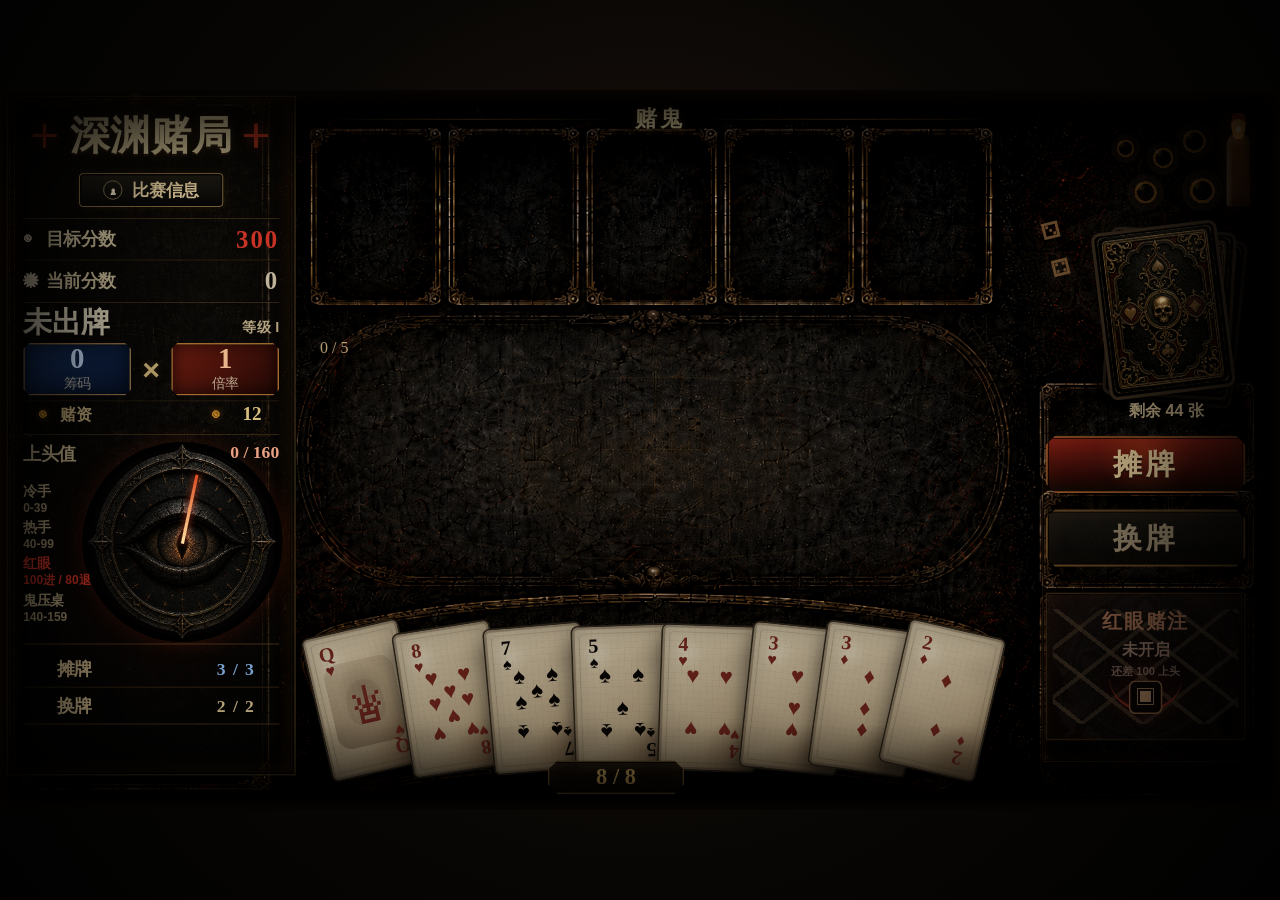
==== commit 7f99c315: "接入桌面背景与视觉资源" ====
--- a/web/index.html
+++ b/web/index.html
@@ -10,6 +10,7 @@
 <body>
   <div class="viewport" aria-label="1600x900 fixed game viewport">
     <main class="game-board">
+      <div class="game-table-art" aria-hidden="true"></div>
       <aside class="left-panel frame">
         <header class="brand-block">
           <i class="cross-mark" aria-hidden="true"></i>
@@ -60,6 +61,7 @@
         <section class="tilt-meter">
           <div class="section-title">上头值 <strong>0 / 160</strong></div>
           <div class="eye-meter" aria-label="上头值 0 / 160">
+            <div class="stress-eye-art" aria-hidden="true"></div>
             <div class="eye-ring"></div>
             <div class="eye-core"></div>
             <div class="meter-hand"></div>
@@ -193,6 +195,7 @@
         </section>
 
         <section class="red-eye-entry">
+          <div class="red-eye-panel-art" aria-hidden="true"></div>
           <div class="lock-chain" aria-hidden="true"></div>
           <div class="closed-eye" aria-hidden="true"></div>
           <h2>红眼赌注</h2>
@@ -261,6 +264,9 @@
   <script src="./runtime-state.js"></script>
   <script src="./round-rules.js"></script>
   <script src="./animations.js"></script>
+  <script src="./asset-map.js"></script>
+  <script src="./safe-image.js"></script>
+  <script src="./surge-card-view.js"></script>
   <script src="./game-dom.js"></script>
   <script src="./logic-pure.js"></script>
   <script src="./app.js?v=round-clear-reward"></script>
--- a/web/style.css
+++ b/web/style.css
@@ -63,6 +63,22 @@
     linear-gradient(115deg, #050503 0%, #10100b 43%, #060504 100%);
 }
 
+.game-table-art {
+  position: absolute;
+  inset: 0;
+  z-index: 0;
+  overflow: hidden;
+  pointer-events: none;
+}
+
+.game-table-art-image {
+  width: 100%;
+  height: 100%;
+  display: block;
+  object-fit: cover;
+  filter: brightness(0.82) contrast(1.06) saturate(0.82);
+}
+
 .game-board::before,
 .game-board::after {
   content: "";
@@ -137,16 +153,16 @@
   height: 850px;
   padding: 14px 20px 12px;
   background:
-    radial-gradient(circle at 50% 70%, rgba(131, 37, 18, 0.12), transparent 30%),
-    linear-gradient(180deg, rgba(22, 18, 12, 0.94), rgba(8, 7, 5, 0.96));
-  border: 1px solid rgba(151, 113, 55, 0.56);
-  box-shadow: inset 0 0 0 2px #050403, 12px 0 34px rgba(0, 0, 0, 0.62);
+    radial-gradient(circle at 50% 70%, rgba(131, 37, 18, 0.08), transparent 30%),
+    linear-gradient(180deg, rgba(16, 13, 9, 0.58), rgba(5, 5, 4, 0.68));
+  border: 1px solid rgba(151, 113, 55, 0.22);
+  box-shadow: inset 0 0 0 2px rgba(5, 4, 3, 0.42), 12px 0 34px rgba(0, 0, 0, 0.36);
   z-index: 4;
 }
 
 .left-panel::after {
   inset: 4px;
-  border-color: rgba(202, 149, 65, 0.18);
+  border-color: rgba(202, 149, 65, 0.08);
 }
 
 .brand-block {
@@ -393,6 +409,11 @@
   font-family: Georgia, serif;
 }
 
+.tilt-meter .section-title {
+  position: relative;
+  z-index: 4;
+}
+
 .eye-meter {
   position: absolute;
   right: -4px;
@@ -409,6 +430,58 @@
   transition: filter 420ms ease, box-shadow 420ms ease;
 }
 
+.stress-eye-art {
+  position: absolute;
+  inset: -2px;
+  z-index: 1;
+  overflow: hidden;
+  border-radius: 50%;
+  pointer-events: none;
+  opacity: 1;
+}
+
+.state-art-image,
+.surge-asset-image,
+.surge-glow-image {
+  width: 100%;
+  height: 100%;
+  display: block;
+  object-fit: contain;
+  pointer-events: none;
+  user-select: none;
+}
+
+.stress-eye-art.asset-ready .stress-eye-image {
+  animation: stress-eye-art-breathe 2.4s ease-in-out infinite;
+}
+
+.eye-meter:has(.stress-eye-art.asset-ready) {
+  background: rgba(4, 3, 3, 0.92);
+  box-shadow:
+    inset 0 0 0 8px rgba(0, 0, 0, 0.82),
+    0 0 28px rgba(183, 50, 22, 0.2);
+}
+
+.eye-meter:has(.stress-eye-art.asset-ready)::before,
+.stress-eye-art.asset-ready ~ .eye-ring,
+.stress-eye-art.asset-ready ~ .eye-core {
+  opacity: 0;
+}
+
+.eye-meter::before,
+.eye-ring,
+.eye-core {
+  transition: opacity 240ms ease;
+}
+
+.stress-eye-art.asset-state-pulse .stress-eye-image {
+  animation: stress-eye-art-state-pulse 520ms ease-out 1;
+}
+
+.stress-eye-art.asset-red-flash .stress-eye-image {
+  animation: stress-eye-art-red-flash 360ms ease-out 1;
+}
+
 .eye-meter::before {
   content: "";
   position: absolute;
@@ -427,6 +500,7 @@
   background:
     repeating-conic-gradient(from 8deg, transparent 0deg 8deg, rgba(255, 116, 45, 0.32) 8deg 10deg, transparent 10deg 17deg);
   mask: radial-gradient(circle, transparent 0 49%, #000 50% 61%, transparent 62%);
+  z-index: 2;
 }
 
 .eye-core {
@@ -439,6 +513,7 @@
   border-radius: 50%;
   background: radial-gradient(ellipse at center, #fd7b32 0 16%, #3a0c07 18% 44%, #100807 45% 100%);
   box-shadow: 0 0 22px rgba(255, 83, 31, 0.45);
+  z-index: 2;
 }
 
 .meter-hand {
@@ -452,6 +527,7 @@
   background: linear-gradient(90deg, #ffe2a1, #dc4b20);
   box-shadow: 0 0 9px rgba(239, 71, 27, 0.8);
   transition: transform 900ms cubic-bezier(0.2, 0.8, 0.2, 1);
+  z-index: 3;
 }
 
 .tilt-meter.red-eye-awake .eye-meter {
@@ -961,12 +1037,12 @@
   right: 18px;
   top: 20px;
   height: 230px;
-  border: 2px solid rgba(133, 89, 43, 0.22);
+  border: 2px solid rgba(133, 89, 43, 0.08);
   border-radius: 50%;
   background:
-    radial-gradient(ellipse at 50% 50%, rgba(121, 78, 33, 0.18), transparent 62%),
-    repeating-radial-gradient(ellipse at 50% 50%, transparent 0 22px, rgba(179, 126, 57, 0.07) 23px 24px);
-  box-shadow: inset 0 0 80px rgba(0, 0, 0, 0.7);
+    radial-gradient(ellipse at 50% 50%, rgba(121, 78, 33, 0.08), transparent 62%),
+    repeating-radial-gradient(ellipse at 50% 50%, transparent 0 22px, rgba(179, 126, 57, 0.025) 23px 24px);
+  box-shadow: inset 0 0 80px rgba(0, 0, 0, 0.34);
 }
 
 .played-cards {
@@ -2334,6 +2410,32 @@
   box-shadow:
     inset 0 0 0 5px rgba(118, 86, 45, 0.24),
     0 16px 22px rgba(0, 0, 0, 0.7);
+  overflow: hidden;
+}
+
+.deck-card-image {
+  position: absolute;
+  inset: 0;
+  z-index: 1;
+  width: 100%;
+  height: 100%;
+  display: block;
+  object-fit: cover;
+  pointer-events: none;
+  user-select: none;
+  filter: brightness(1.28) contrast(1.08) saturate(0.92);
+}
+
+.deck-card.asset-ready {
+  border-color: #33271a;
+  background: #080605;
+  box-shadow:
+    inset 0 0 0 2px rgba(186, 130, 58, 0.18),
+    0 16px 22px rgba(0, 0, 0, 0.72);
+}
+
+.deck-card.asset-ready .skull {
+  opacity: 0;
 }
 
 .back-one { transform: rotate(6deg) translate(18px, 10px); opacity: 0.58; }
@@ -2424,6 +2526,61 @@
   opacity: 0.82;
 }
 
+.red-eye-panel-art {
+  position: absolute;
+  inset: 0;
+  z-index: 0;
+  overflow: hidden;
+  pointer-events: none;
+}
+
+.red-eye-panel-art .red-eye-panel-image {
+  object-fit: cover;
+  opacity: 0.62;
+  filter: brightness(0.7) saturate(0.86);
+  transition: opacity 260ms ease, filter 260ms ease, transform 260ms ease;
+}
+
+.red-eye-panel-art[data-asset-state="active"] .red-eye-panel-image {
+  opacity: 0.76;
+  filter: brightness(0.92) saturate(1.08);
+}
+
+.red-eye-panel-art[data-asset-state="trigger"] .red-eye-panel-image {
+  opacity: 0.95;
+  filter: brightness(1.18) saturate(1.24);
+}
+
+.red-eye-panel-art[data-asset-state="burst"] .red-eye-panel-image {
+  opacity: 1;
+  filter: brightness(1.32) saturate(1.3);
+}
+
+.red-eye-panel-art.asset-state-pulse .red-eye-panel-image {
+  animation: red-eye-art-pulse 620ms ease-out 1;
+}
+
+.red-eye-panel-art.art-triggering .red-eye-panel-image {
+  animation: red-eye-art-trigger 820ms ease-in-out 1;
+}
+
+.red-eye-panel-art.art-burst .red-eye-panel-image {
+  animation: red-eye-art-burst 420ms ease-out 1;
+}
+
+.red-eye-entry h2,
+.red-eye-entry strong,
+.red-eye-entry-detail {
+  position: relative;
+  z-index: 2;
+}
+
+.red-eye-entry .closed-eye,
+.red-eye-entry .lock-chain,
+.red-eye-entry .lock-symbol {
+  z-index: 2;
+}
+
 .red-eye-entry.has-choice {
   opacity: 0.92;
 }
@@ -3437,6 +3594,81 @@
     opacity 220ms ease;
 }
 
+.surge-reveal-glow {
+  position: absolute;
+  inset: -58px;
+  z-index: -1;
+  opacity: 0;
+  pointer-events: none;
+}
+
+.surge-card-face-art,
+.surge-card-back-art {
+  position: absolute;
+  inset: 0;
+  z-index: 1;
+  overflow: hidden;
+  border-radius: inherit;
+  pointer-events: none;
+}
+
+.surge-card-face-art .surge-asset-image {
+  object-fit: cover;
+  opacity: 0.52;
+  mix-blend-mode: multiply;
+}
+
+.surge-card-back-art .surge-asset-image {
+  object-fit: cover;
+  opacity: 0.9;
+}
+
+.surge-card-content {
+  position: relative;
+  z-index: 2;
+  width: 100%;
+  height: 100%;
+}
+
+.surge-card-value,
+.surge-card-hype {
+  position: absolute;
+  left: 50%;
+  z-index: 4;
+  transform: translateX(-50%);
+  opacity: 0;
+  white-space: nowrap;
+  pointer-events: none;
+}
+
+.surge-card-value {
+  top: 50px;
+  color: #f5d197;
+  font-family: Georgia, serif;
+  font-size: 28px;
+  font-weight: 900;
+  text-shadow: 0 0 10px rgba(225, 53, 29, 0.78);
+}
+
+.surge-card-hype {
+  bottom: 15px;
+  padding: 3px 7px;
+  border: 1px solid rgba(176, 71, 39, 0.64);
+  background: rgba(25, 4, 3, 0.82);
+  color: #ff9b72;
+  font-size: 12px;
+  font-weight: 900;
+}
+
+.surge-card-view.is-revealed .surge-card-value,
+.surge-card-view.is-revealed .surge-card-hype {
+  animation: surge-dynamic-copy-reveal 420ms ease-out forwards;
+}
+
+.surge-card-view.is-revealed .surge-reveal-glow.asset-ready {
+  animation: surge-art-glow-reveal 520ms ease-out 1;
+}
+
 .surge-reveal-card.at-reveal {
   left: 1050px !important;
   top: 350px !important;
@@ -3468,6 +3700,8 @@
 }
 
 .surge-card-back .skull {
+  position: relative;
+  z-index: 2;
   color: #d24a31;
   font-size: 58px;
 }
@@ -3981,3 +4215,47 @@
   48% { translate: 4px 0; }
   72% { translate: -2px 0; }
 }
+
+@keyframes stress-eye-art-breathe {
+  0%, 100% { transform: scale(0.985); filter: brightness(0.82) saturate(0.88); }
+  50% { transform: scale(1.015); filter: brightness(1.02) saturate(1.06); }
+}
+
+@keyframes stress-eye-art-state-pulse {
+  0%, 100% { transform: scale(1); filter: brightness(1) saturate(1); }
+  42% { transform: scale(1.07); filter: brightness(1.28) saturate(1.22); }
+}
+
+@keyframes stress-eye-art-red-flash {
+  0%, 100% { filter: brightness(1) saturate(1); }
+  42% { filter: brightness(1.55) saturate(1.55) drop-shadow(0 0 16px rgba(226, 47, 27, 0.78)); }
+}
+
+@keyframes red-eye-art-pulse {
+  0%, 100% { transform: scale(1); filter: brightness(0.92) saturate(1.08); }
+  44% { transform: scale(1.045); filter: brightness(1.2) saturate(1.24); }
+}
+
+@keyframes red-eye-art-trigger {
+  0%, 100% { transform: scale(1); filter: brightness(1) saturate(1.1); }
+  28%, 68% { transform: scale(1.055); filter: brightness(1.45) saturate(1.5) drop-shadow(0 0 18px rgba(225, 50, 28, 0.62)); }
+}
+
+@keyframes red-eye-art-burst {
+  0%, 100% { transform: translateX(0) scale(1); }
+  18% { transform: translateX(-4px) scale(1.06); }
+  38% { transform: translateX(4px) scale(1.04); }
+  58% { transform: translateX(-2px) scale(1.02); }
+}
+
+@keyframes surge-dynamic-copy-reveal {
+  0% { opacity: 0; transform: translateX(-50%) scale(0.72); filter: blur(3px); }
+  55% { opacity: 1; transform: translateX(-50%) scale(1.12); filter: blur(0); }
+  100% { opacity: 1; transform: translateX(-50%) scale(1); }
+}
+
+@keyframes surge-art-glow-reveal {
+  0% { opacity: 0; transform: scale(0.72); }
+  34% { opacity: 0.92; transform: scale(1.12); }
+  100% { opacity: 0; transform: scale(1.24); }
+}
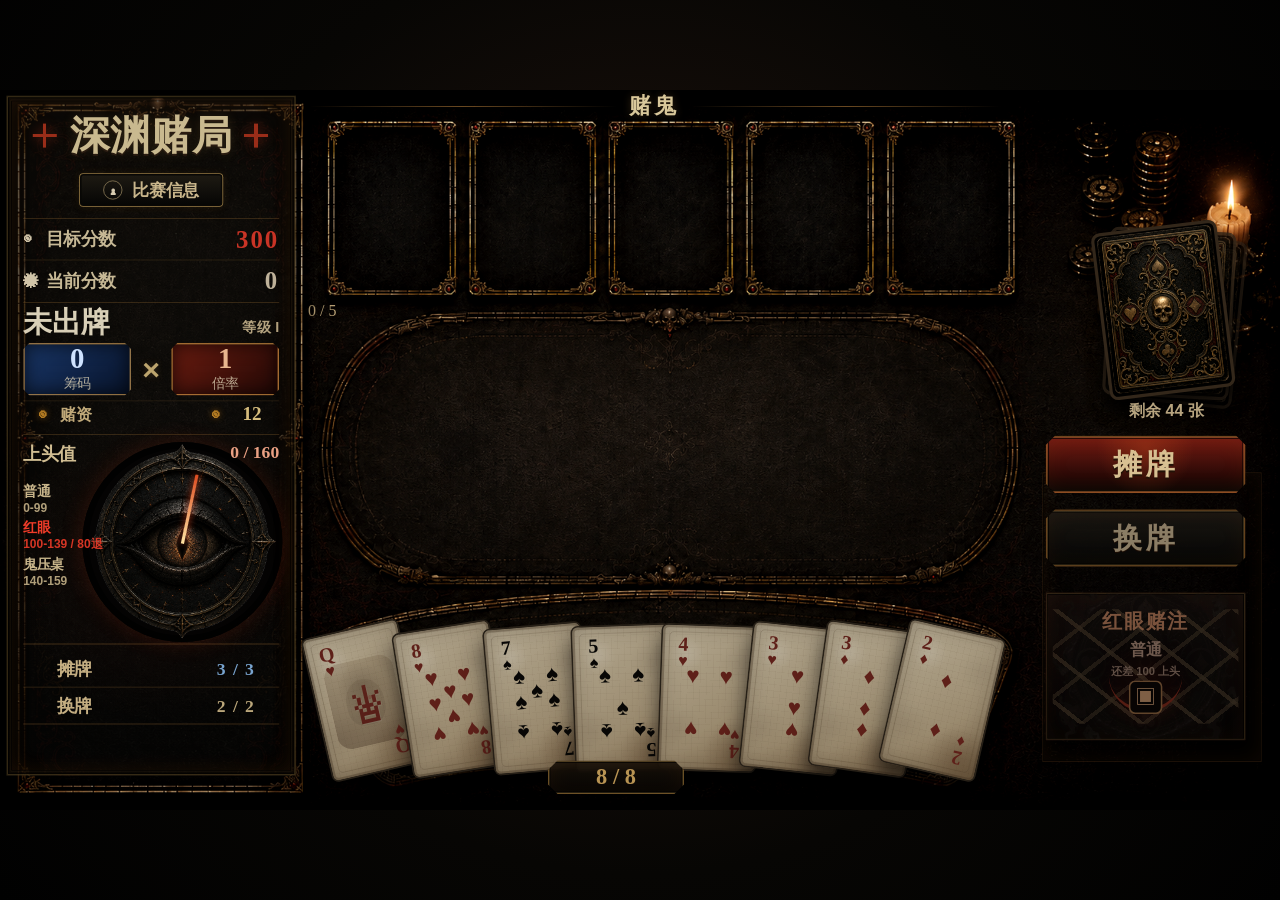
==== commit a61932e3: "Upgrade ghost pressure stage and joker art" ====
--- a/web/index.html
+++ b/web/index.html
@@ -67,9 +67,8 @@
             <div class="meter-hand"></div>
           </div>
           <ul class="tilt-labels">
-            <li><span>冷手</span><em>0-39</em></li>
-            <li><span>热手</span><em>40-99</em></li>
-            <li class="hot"><span>红眼</span><em>100进 / 80退</em></li>
+            <li><span>普通</span><em>0-99</em></li>
+            <li class="hot"><span>红眼</span><em>100-139 / 80退</em></li>
             <li><span>鬼压桌</span><em>140-159</em></li>
           </ul>
         </section>
--- a/web/style.css
+++ b/web/style.css
@@ -76,7 +76,7 @@
   height: 100%;
   display: block;
   object-fit: cover;
-  filter: brightness(0.82) contrast(1.06) saturate(0.82);
+  filter: brightness(1) contrast(1.03) saturate(0.88);
 }
 
 .game-board::before,
@@ -91,15 +91,12 @@
   opacity: 0.56;
   background:
     radial-gradient(circle at 29% 8%, rgba(255, 188, 87, 0.08), transparent 16%),
-    radial-gradient(circle at 79% 68%, rgba(139, 30, 17, 0.2), transparent 21%),
-    radial-gradient(ellipse at 50% 50%, transparent 0 54%, rgba(0, 0, 0, 0.58) 86%, #000 100%);
+    radial-gradient(circle at 79% 68%, rgba(139, 30, 17, 0.2), transparent 21%);
 }
 
 .game-board.shop-phase::before {
   opacity: 0.14;
   background:
-    linear-gradient(90deg, rgba(0, 0, 0, 0.68), transparent 22%, transparent 75%, rgba(0, 0, 0, 0.72)),
-    linear-gradient(0deg, rgba(0, 0, 0, 0.62), transparent 18%, transparent 84%, rgba(0, 0, 0, 0.56)),
     radial-gradient(ellipse at 55% 60%, rgba(116, 58, 24, 0.3), transparent 42%),
     var(--shop-art) center / cover no-repeat;
   filter: saturate(0.56) brightness(0.34) contrast(1.08);
@@ -108,10 +105,8 @@
 
 .game-board::after {
   z-index: 10;
-  background:
-    linear-gradient(90deg, rgba(0, 0, 0, 0.62), transparent 14%, transparent 83%, rgba(0, 0, 0, 0.72)),
-    linear-gradient(0deg, rgba(0, 0, 0, 0.62), transparent 12%, transparent 86%, rgba(0, 0, 0, 0.62));
-  box-shadow: inset 0 0 160px #000, inset 0 0 24px rgba(220, 127, 48, 0.12);
+  background: none;
+  box-shadow: none;
 }
 
 .frame,
@@ -594,10 +589,10 @@
 
 .joker-zone {
   position: absolute;
-  left: 400px;
-  top: 14px;
-  width: 850px;
-  height: 330px;
+  left: 385px;
+  top: 0;
+  width: 865px;
+  height: 300px;
   z-index: 3;
 }
 
@@ -606,7 +601,7 @@
   grid-template-columns: 1fr auto 1fr;
   align-items: center;
   gap: 15px;
-  height: 44px;
+  height: 40px;
   color: #d8c79a;
   text-align: center;
 }
@@ -625,16 +620,31 @@
 .joker-row {
   display: grid;
   grid-template-columns: repeat(5, 1fr);
-  gap: 14px;
+  gap: 16px;
 }
 
 .joker-row:empty {
-  min-height: 247px;
+  min-height: 220px;
+}
+
+.joker-zone .joker-card {
+  height: 220px;
+}
+
+.joker-zone .owned-ghost-card {
+  border-color: transparent;
+  background: rgba(7, 5, 4, 0.42);
+  box-shadow: none;
+}
+
+.joker-zone .owned-ghost-card::before,
+.joker-zone .owned-ghost-card::after {
+  display: none;
 }
 
 .joker-card {
   height: 247px;
-  padding: 13px 12px 10px;
+  padding: 0;
   border: 1px solid rgba(176, 113, 47, 0.86);
   border-radius: 4px;
   background:
@@ -674,46 +684,64 @@
 
 .portrait {
   position: absolute;
-  left: 18px;
-  top: 38px;
-  width: 126px;
-  height: 126px;
-  border-radius: 10px;
-  opacity: 0.86;
-  background-image:
-    radial-gradient(circle at 50% 50%, transparent 0 58%, rgba(2, 1, 1, 0.78) 74%, #030201 100%),
-    var(--shop-art);
-  background-repeat: no-repeat;
-  background-size: auto, 1672px 941px;
-  filter: saturate(0.88) brightness(0.72) contrast(1.16);
+  left: 10px;
+  top: 10px;
+  right: 10px;
+  bottom: 10px;
+  width: auto;
+  height: auto;
+  border-radius: 6px;
+  opacity: 1;
+  background:
+    radial-gradient(circle at 50% 18%, rgba(176, 74, 34, 0.18), transparent 42%),
+    linear-gradient(180deg, rgba(34, 18, 13, 0.96), rgba(3, 2, 2, 0.98));
+  filter: saturate(1.02) brightness(1) contrast(1.03);
   box-shadow:
     inset 0 0 28px rgba(0, 0, 0, 0.88),
     0 0 22px rgba(116, 22, 14, 0.28);
-}
-
-.portrait::before,
+  overflow: hidden;
+}
+
+.portrait img {
+  position: absolute;
+  inset: 0;
+  z-index: 0;
+  width: 100%;
+  height: 100%;
+  object-fit: cover;
+  object-position: center 18%;
+}
+
+.portrait::before {
+  content: "";
+  position: absolute;
+  inset: 0;
+  z-index: 1;
+  pointer-events: none;
+  background:
+    radial-gradient(circle at 50% 45%, transparent 0 62%, rgba(1, 1, 1, 0.28) 86%, rgba(1, 1, 1, 0.58) 100%),
+    linear-gradient(180deg, rgba(255, 194, 93, 0.06), transparent 24%, rgba(0, 0, 0, 0.08) 100%);
+  box-shadow: inset 0 0 16px rgba(0, 0, 0, 0.46);
+}
+
 .portrait::after {
   display: none;
 }
 
-.portrait.dealer {
-  background-position: center, -454px -114px;
-}
-
-.portrait.debtor {
-  background-position: center, -640px -114px;
-}
-
-.portrait.lady {
-  background-position: center, -820px -114px;
-}
-
-.portrait.collector {
-  background-position: center, -1010px -114px;
-}
-
-.portrait.reaper {
-  background-position: center, -1204px -114px;
+.portrait.red-eye-iou img {
+  object-position: center 12%;
+}
+
+.portrait.small-card-courage img {
+  object-position: center 10%;
+}
+
+.portrait.rotten-life-insurance img {
+  object-position: center 13%;
+}
+
+.portrait.withdrawal-rebound img {
+  object-position: center 15%;
 }
 
 .joker-card p {
@@ -739,12 +767,14 @@
 }
 
 .owned-ghost-card .portrait {
-  left: 50%;
-  top: 46px;
-  width: 126px;
-  height: 126px;
-  transform: translateX(-50%);
-  opacity: 0.94;
+  left: 8px;
+  top: 8px;
+  right: 8px;
+  bottom: 8px;
+  width: auto;
+  height: auto;
+  transform: none;
+  opacity: 1;
 }
 
 .owned-ghost-card:hover {
@@ -1016,7 +1046,7 @@
 }
 
 .joker-count {
-  margin-top: 6px;
+  margin-top: 4px;
   color: #b7a075;
   font-family: Georgia, serif;
   font-size: 20px;
@@ -1037,12 +1067,10 @@
   right: 18px;
   top: 20px;
   height: 230px;
-  border: 2px solid rgba(133, 89, 43, 0.08);
+  border: 2px solid transparent;
   border-radius: 50%;
-  background:
-    radial-gradient(ellipse at 50% 50%, rgba(121, 78, 33, 0.08), transparent 62%),
-    repeating-radial-gradient(ellipse at 50% 50%, transparent 0 22px, rgba(179, 126, 57, 0.025) 23px 24px);
-  box-shadow: inset 0 0 80px rgba(0, 0, 0, 0.34);
+  background: none;
+  box-shadow: none;
 }
 
 .played-cards {
@@ -1930,7 +1958,6 @@
 .shop-ghost-card {
   width: 172px;
   height: 232px;
-  padding-top: 15px;
   filter: brightness(1.08) saturate(1.02);
   box-shadow:
     inset 0 0 0 2px rgba(0, 0, 0, 0.85),
@@ -1944,12 +1971,14 @@
 }
 
 .shop-ghost-card .portrait {
-  left: 50%;
-  top: 46px;
-  width: 126px;
-  height: 126px;
-  transform: translateX(-50%);
-  opacity: 0.94;
+  left: 9px;
+  top: 9px;
+  right: 9px;
+  bottom: 9px;
+  width: auto;
+  height: auto;
+  transform: none;
+  opacity: 1;
 }
 
 .shop-ghost-card p,
@@ -3458,6 +3487,30 @@
   animation: critical-entry-flash 420ms linear infinite;
 }
 
+.red-eye-entry.ghost-pressure-entry {
+  border-color: rgba(255, 88, 46, 0.96);
+  box-shadow:
+    inset 0 0 42px rgba(160, 18, 11, 0.48),
+    0 0 34px rgba(228, 48, 27, 0.48),
+    0 0 58px rgba(106, 7, 5, 0.34);
+  animation: critical-entry-flash 360ms linear infinite;
+}
+
+.tilt-meter.ghost-pressure .section-title strong {
+  color: #ffb38c;
+  text-shadow:
+    0 0 10px rgba(239, 60, 31, 0.72),
+    0 0 22px rgba(174, 20, 14, 0.54);
+}
+
+.tilt-meter.ghost-pressure .eye-meter {
+  animation: ghost-pressure-eye-jitter 180ms linear infinite;
+  box-shadow:
+    inset 0 0 0 12px rgba(0, 0, 0, 0.76),
+    inset 0 0 0 24px rgba(171, 35, 23, 0.24),
+    0 0 44px rgba(228, 53, 28, 0.54);
+}
+
 .red-eye-entry.wager-press {
   animation: wager-button-press 260ms ease-out 1 !important;
 }
@@ -3476,6 +3529,10 @@
 
 .tilt-meter.red-eye-breakthrough .eye-meter {
   animation: red-eye-breakthrough 620ms cubic-bezier(0.15, 0.78, 0.18, 1) 1;
+}
+
+.tilt-meter.ghost-pressure-breakthrough .eye-meter {
+  animation: ghost-pressure-breakthrough 720ms cubic-bezier(0.12, 0.8, 0.15, 1) 1;
 }
 
 .game-board.cooling::after {
@@ -3621,6 +3678,13 @@
 .surge-card-back-art .surge-asset-image {
   object-fit: cover;
   opacity: 0.9;
+}
+
+.game-table-art.asset-ready ~ .right-panel .deck-area::before,
+.game-table-art.asset-ready ~ .right-panel .deck-area::after,
+.game-table-art.asset-ready ~ .right-panel .coin-pile,
+.game-table-art.asset-ready ~ .right-panel .dice {
+  display: none;
 }
 
 .surge-card-content {
@@ -4126,6 +4190,21 @@
   100% { transform: scale(1); }
 }
 
+@keyframes ghost-pressure-eye-jitter {
+  0%, 100% { transform: translate(0, 0) scale(1); filter: brightness(1.08) saturate(1.16); }
+  25% { transform: translate(-1px, 0) scale(1.006); filter: brightness(1.22) saturate(1.22); }
+  50% { transform: translate(1px, -1px) scale(0.998); filter: brightness(1.32) saturate(1.28); }
+  75% { transform: translate(0, 1px) scale(1.004); filter: brightness(1.18) saturate(1.2); }
+}
+
+@keyframes ghost-pressure-breakthrough {
+  0% { transform: scale(1); filter: brightness(1) saturate(1); }
+  20% { transform: scale(0.92) rotate(-1deg); filter: brightness(0.64) saturate(1.55); }
+  42% { transform: scale(1.16) rotate(1deg); filter: brightness(2) saturate(1.72); box-shadow: inset 0 0 0 12px rgba(0, 0, 0, 0.76), inset 0 0 0 24px rgba(191, 30, 18, 0.34), 0 0 78px rgba(246, 61, 32, 0.8); }
+  64% { transform: scale(0.99) rotate(-0.4deg); filter: brightness(1.32) saturate(1.34); }
+  100% { transform: scale(1); }
+}
+
 @keyframes cooling-fade {
   0% { box-shadow: inset 0 0 180px rgba(98, 8, 7, 0.65); }
   100% { box-shadow: inset 0 0 160px #000, inset 0 0 24px rgba(220, 127, 48, 0.12); }
